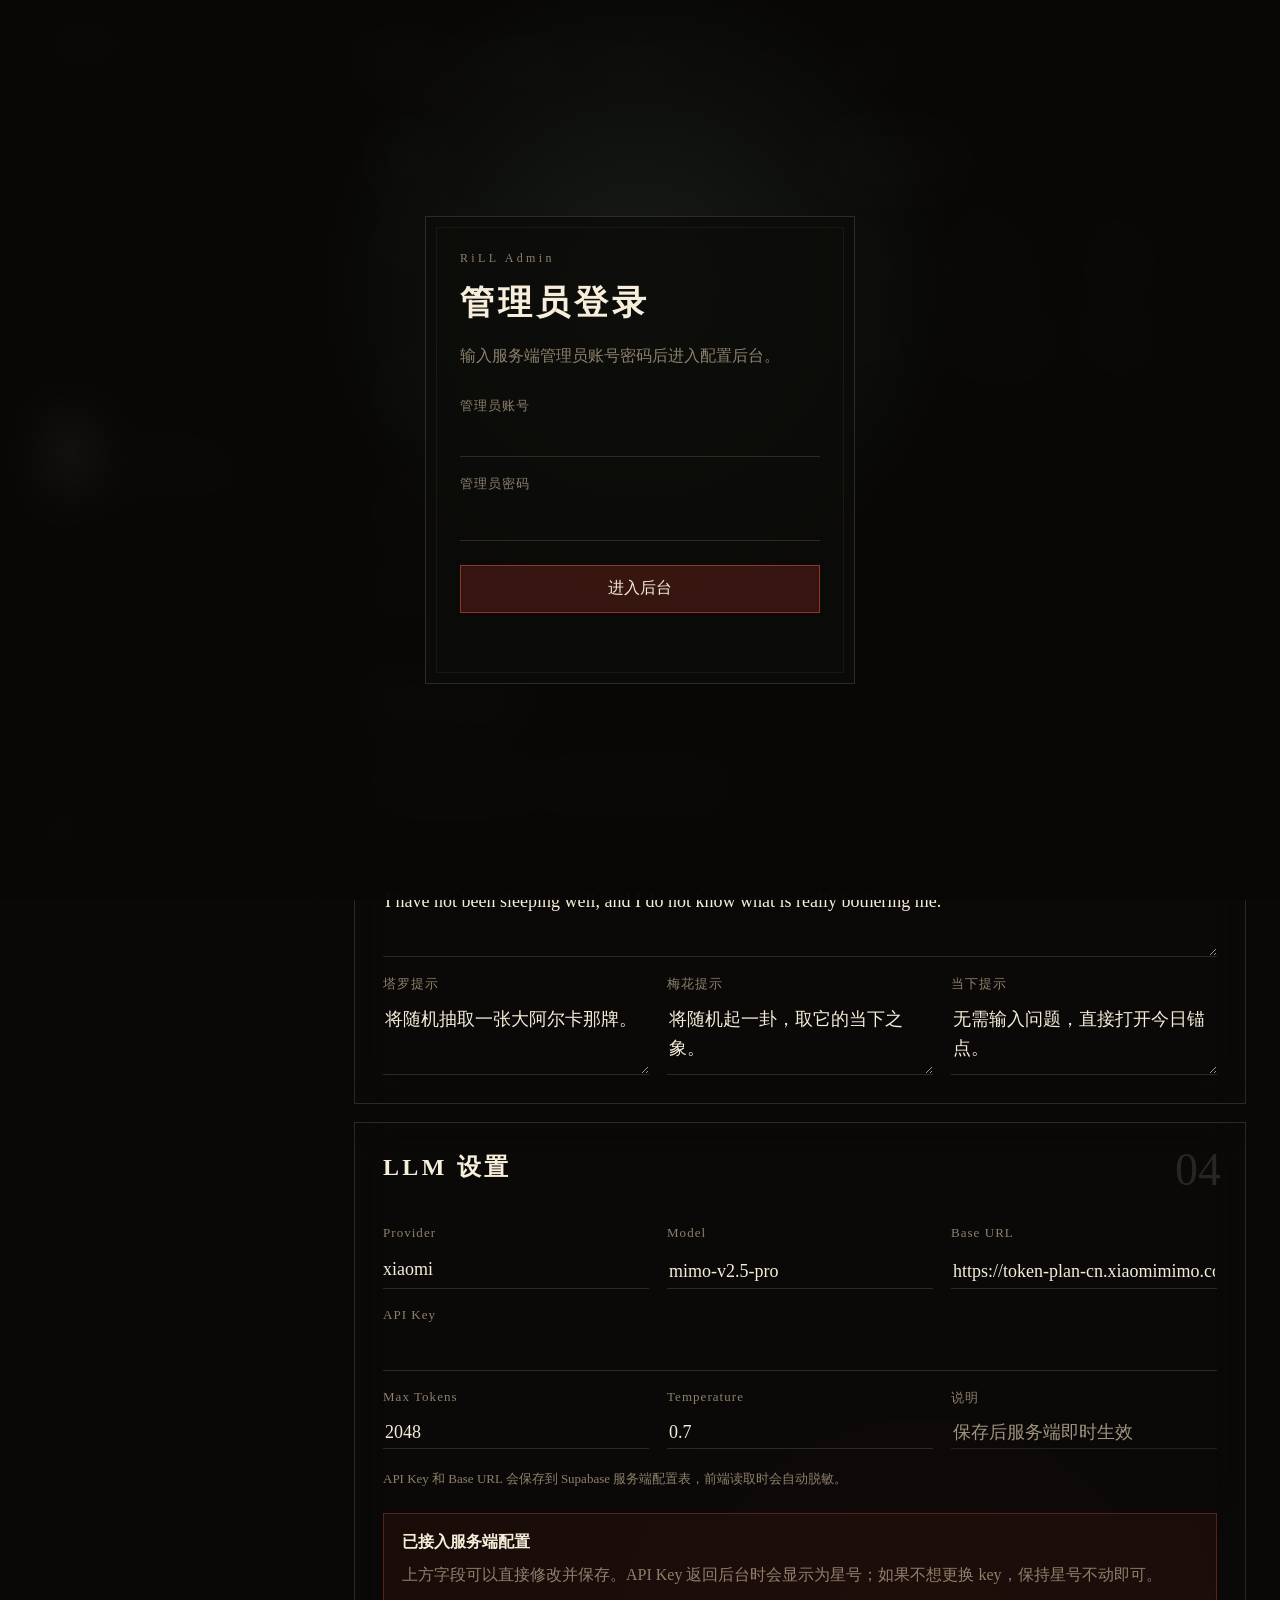
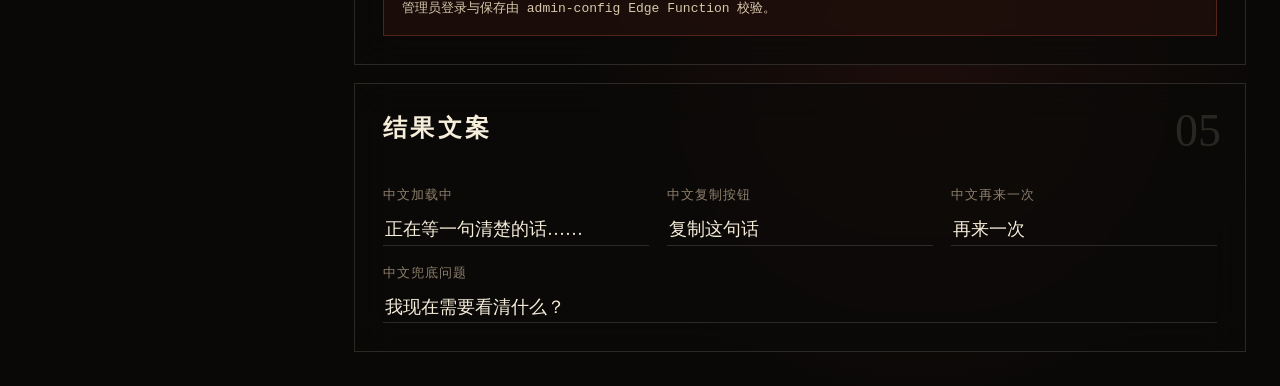
==== admin.html @ 15fc2f90 "初始化 AskAura 独立项目" ====
<!doctype html>
<html lang="zh">
  <head>
    <meta charset="UTF-8" />
    <meta name="viewport" content="width=device-width, initial-scale=1.0" />
    <title>此镜后台</title>
    <link rel="stylesheet" href="./admin-styles.css" />
  </head>
  <body>
    <section class="auth-gate" id="auth-gate">
      <form class="auth-card" id="auth-form">
        <p class="eyebrow">RiLL Admin</p>
        <h1 id="auth-title">管理员登录</h1>
        <p class="auth-copy" id="auth-copy">输入管理员账号密码后进入配置后台。</p>
        <label>
          管理员账号
          <input id="auth-user" autocomplete="username" />
        </label>
        <label>
          管理员密码
          <input id="auth-pass" type="password" autocomplete="current-password" />
        </label>
        <button class="auth-submit" type="submit" id="auth-submit">进入后台</button>
        <p class="auth-error" id="auth-error"></p>
      </form>
    </section>

    <main class="admin-shell">
      <aside class="admin-rail">
        <a class="back-home" href="./index.html">← 返回此镜</a>
        <div>
          <p class="eyebrow">RiLL Admin</p>
          <h1>配置后台</h1>
          <p class="rail-copy">这里改的是本浏览器配置。保存后回到首页刷新即可看到效果。</p>
        </div>
        <div>
          <button class="logout-btn" type="button" id="logout-btn">退出登录</button>
          <div class="status" id="status">未保存</div>
        </div>
      </aside>

      <section class="admin-board">
        <form id="config-form">
          <div class="toolbar">
            <button class="primary" type="submit">保存配置</button>
            <button type="button" id="preview-btn">打开首页</button>
            <button type="button" id="export-btn">导出 JSON</button>
            <label class="import-btn">
              导入 JSON
              <input id="import-input" type="file" accept="application/json" />
            </label>
            <button class="danger" type="button" id="reset-btn">恢复默认</button>
          </div>

          <div class="grid">
            <section class="panel">
              <span class="panel-num">01</span>
              <h2>首页</h2>
              <label>
                中文主文案
                <textarea name="zh.heroCopy" rows="3"></textarea>
              </label>
              <label>
                English Hero Copy
                <textarea name="en.heroCopy" rows="3"></textarea>
              </label>
              <label>
                镜盘文字
                <input name="zh.discText" />
              </label>
              <label>
                Mirror Text
                <input name="en.discText" />
              </label>
            </section>

            <section class="panel">
              <span class="panel-num">02</span>
              <h2>模式名称</h2>
              <div class="three-cols">
                <label>
                  塔罗
                  <input name="zh.modeTarot" />
                </label>
                <label>
                  梅花
                  <input name="zh.modeMeihua" />
                </label>
                <label>
                  当下
                  <input name="zh.modeDaily" />
                </label>
              </div>
              <div class="three-cols">
                <label>
                  Tarot
                  <input name="en.modeTarot" />
                </label>
                <label>
                  Meihua
                  <input name="en.modeMeihua" />
                </label>
                <label>
                  Now
                  <input name="en.modeDaily" />
                </label>
              </div>
            </section>

            <section class="panel wide">
              <span class="panel-num">03</span>
              <h2>输入与提示</h2>
              <label>
                中文输入提示
                <textarea name="zh.questionPlaceholder" rows="2"></textarea>
              </label>
              <label>
                English Placeholder
                <textarea name="en.questionPlaceholder" rows="2"></textarea>
              </label>
              <div class="three-cols">
                <label>
                  塔罗提示
                  <textarea name="zh.modeHintTarot" rows="2"></textarea>
                </label>
                <label>
                  梅花提示
                  <textarea name="zh.modeHintMeihua" rows="2"></textarea>
                </label>
                <label>
                  当下提示
                  <textarea name="zh.modeHintDaily" rows="2"></textarea>
                </label>
              </div>
            </section>

            <section class="panel wide">
              <span class="panel-num">04</span>
              <h2>LLM 设置</h2>
              <div class="three-cols">
                <label>
                  Provider
                  <select name="llm.provider">
                    <option value="xiaomi">xiaomi</option>
                    <option value="kimi">kimi</option>
                  </select>
                </label>
                <label>
                  Model
                  <input name="llm.model" />
                </label>
                <label>
                  Base URL
                  <input name="llm.baseUrl" />
                </label>
              </div>
              <label>
                API Key
                <input name="llm.apiKey" type="password" autocomplete="new-password" />
              </label>
              <div class="three-cols">
                <label>
                  Max Tokens
                  <input name="llm.maxTokens" type="number" min="128" max="4096" step="1" />
                </label>
                <label>
                  Temperature
                  <input name="llm.temperature" type="number" min="0" max="1.5" step="0.1" />
                </label>
                <label>
                  说明
                  <input value="保存后服务端即时生效" disabled />
                </label>
              </div>
              <p class="note">API Key 和 Base URL 会保存到 Supabase 服务端配置表，前端读取时会自动脱敏。</p>
              <div class="secret-box">
                <strong>已接入服务端配置</strong>
                <p>上方字段可以直接修改并保存。API Key 返回后台时会显示为星号；如果不想更换 key，保持星号不动即可。</p>
                <code>管理员登录与保存由 admin-config Edge Function 校验。</code>
              </div>
            </section>

            <section class="panel wide">
              <span class="panel-num">05</span>
              <h2>结果文案</h2>
              <div class="three-cols">
                <label>
                  中文加载中
                  <input name="zh.loading" />
                </label>
                <label>
                  中文复制按钮
                  <input name="zh.copy" />
                </label>
                <label>
                  中文再来一次
                  <input name="zh.again" />
                </label>
              </div>
              <label>
                中文兜底问题
                <input name="zh.fallbackQuestion" />
              </label>
            </section>
          </div>
        </form>
      </section>
    </main>

    <script>
      const ADMIN_SESSION_KEY = "rill_admin_token_v1";
      const SUPABASE_URL = "https://icvegpfnpkyrebtojoca.supabase.co";
      const SUPABASE_ANON_KEY = "sb_publishable_WBw4WUZdTCIIF3MhPtRg4w_N6MjH3hg";
      const CONFIG_API_URL = SUPABASE_URL + "/functions/v1/admin-config";
      const defaults = {
        llm: {
          provider: "xiaomi",
          model: "mimo-v2.5-pro",
          baseUrl: "https://token-plan-cn.xiaomimimo.com/v1",
          apiKey: "",
          temperature: 0.7,
          maxTokens: 2048
        },
        translations: {
          zh: {
            heroCopy: "把心里的噪声，压成今晚能做的一件事。",
            discText: "照见",
            modeTarot: "塔罗",
            modeMeihua: "梅花",
            modeDaily: "当下",
            questionPlaceholder: "我最近总是睡不着，不知道真正烦的是什么。",
            modeHintTarot: "将随机抽取一张大阿尔卡那牌。",
            modeHintMeihua: "将随机起一卦，取它的当下之象。",
            modeHintDaily: "无需输入问题，直接打开今日锚点。",
            loading: "正在等一句清楚的话……",
            copy: "复制这句话",
            again: "再来一次",
            fallbackQuestion: "我现在需要看清什么？"
          },
          en: {
            heroCopy: "Turn the noise in your mind into one thing you can do tonight.",
            discText: "Mirror",
            modeTarot: "Tarot",
            modeMeihua: "Meihua",
            modeDaily: "Now",
            questionPlaceholder: "I have not been sleeping well, and I do not know what is really bothering me.",
            modeHintTarot: "One Major Arcana card will be drawn.",
            modeHintMeihua: "One trigram will be cast for this moment.",
            modeHintDaily: "No question needed. Open today's anchor.",
            loading: "Waiting for one clear sentence...",
            copy: "Copy this line",
            again: "Again",
            fallbackQuestion: "What do I need to see right now?"
          }
        }
      };

      const form = document.getElementById("config-form");
      const statusEl = document.getElementById("status");
      const authGate = document.getElementById("auth-gate");
      const authForm = document.getElementById("auth-form");
      const authTitle = document.getElementById("auth-title");
      const authCopy = document.getElementById("auth-copy");
      const authUser = document.getElementById("auth-user");
      const authPass = document.getElementById("auth-pass");
      const authSubmit = document.getElementById("auth-submit");
      const authError = document.getElementById("auth-error");

      function clone(value) {
        return JSON.parse(JSON.stringify(value));
      }

      function merge(target, source) {
        if (!source || typeof source !== "object") return target;
        Object.entries(source).forEach(([key, value]) => {
          if (value && typeof value === "object" && !Array.isArray(value)) {
            target[key] = merge(target[key] || {}, value);
          } else {
            target[key] = value;
          }
        });
        return target;
      }

      function getPath(object, path) {
        return path.split(".").reduce((acc, key) => acc?.[key], object);
      }

      function setPath(object, path, value) {
        const keys = path.split(".");
        let cursor = object;
        keys.slice(0, -1).forEach((key) => {
          cursor[key] ||= {};
          cursor = cursor[key];
        });
        cursor[keys.at(-1)] = value;
      }

      function loadConfig() {
        return clone(defaults);
      }

      function fillForm(config) {
        form.querySelectorAll("[name]").forEach((field) => {
          const path = field.name.startsWith("llm.") ? field.name : "translations." + field.name;
          field.value = getPath(config, path) ?? "";
        });
      }

      function readForm() {
        const config = { translations: {}, llm: {} };
        form.querySelectorAll("[name]").forEach((field) => {
          const path = field.name.startsWith("llm.") ? field.name : "translations." + field.name;
          const value = field.type === "number" ? Number(field.value) : field.value.trim();
          setPath(config, path, value);
        });
        return config;
      }

      async function adminRequest(action, payload = {}, token = sessionStorage.getItem(ADMIN_SESSION_KEY)) {
        const response = await fetch(CONFIG_API_URL, {
          method: "POST",
          headers: {
            "Content-Type": "application/json",
            Authorization: token ? `Bearer ${token}` : `Bearer ${SUPABASE_ANON_KEY}`,
          },
          body: JSON.stringify({ action, ...payload }),
        });
        const data = await response.json().catch(() => ({}));
        if (!response.ok) throw new Error(data.error || "Request failed");
        return data;
      }

      async function save(config) {
        const data = await adminRequest("save", { config });
        fillForm(merge(clone(defaults), data.config || config));
        statusEl.textContent = "已保存 " + new Date().toLocaleTimeString();
      }

      function renderAuthMode() {
        authTitle.textContent = "管理员登录";
        authCopy.textContent = "输入服务端管理员账号密码后进入配置后台。";
        authSubmit.textContent = "进入后台";
        authPass.autocomplete = "current-password";
      }

      function unlockAdmin(token) {
        if (token) sessionStorage.setItem(ADMIN_SESSION_KEY, token);
        authGate.hidden = true;
      }

      async function handleAuth(event) {
        event.preventDefault();
        authError.textContent = "";
        const username = authUser.value.trim();
        const password = authPass.value;
        if (!username || password.length < 6) {
          authError.textContent = "账号不能为空，密码至少 6 位。";
          return;
        }

        try {
          const data = await adminRequest("login", { username, password }, "");
          unlockAdmin(data.token);
          fillForm(merge(clone(defaults), data.config || {}));
          statusEl.textContent = "已登录";
        } catch (error) {
          authError.textContent = error.message || "账号或密码不正确。";
        }
      }

      form.addEventListener("submit", async (event) => {
        event.preventDefault();
        try {
          await save(readForm());
        } catch (error) {
          statusEl.textContent = error.message || "保存失败";
        }
      });

      document.getElementById("preview-btn").addEventListener("click", () => {
        window.open("./index.html", "_blank");
      });

      document.getElementById("export-btn").addEventListener("click", () => {
        const blob = new Blob([JSON.stringify(readForm(), null, 2)], { type: "application/json" });
        const url = URL.createObjectURL(blob);
        const link = document.createElement("a");
        link.href = url;
        link.download = "rill-config.json";
        link.click();
        URL.revokeObjectURL(url);
      });

      document.getElementById("import-input").addEventListener("change", async (event) => {
        const file = event.target.files[0];
        if (!file) return;
        const imported = JSON.parse(await file.text());
        const config = merge(clone(defaults), imported);
        fillForm(config);
        await save(config);
      });

      document.getElementById("reset-btn").addEventListener("click", async () => {
        fillForm(defaults);
        await save(defaults);
        statusEl.textContent = "已恢复默认";
      });

      document.getElementById("logout-btn").addEventListener("click", () => {
        sessionStorage.removeItem(ADMIN_SESSION_KEY);
        location.reload();
      });

      authForm.addEventListener("submit", handleAuth);
      fillForm(loadConfig());
      renderAuthMode();
      if (sessionStorage.getItem(ADMIN_SESSION_KEY)) {
        adminRequest("get")
          .then((data) => {
            unlockAdmin();
            fillForm(merge(clone(defaults), data.config || {}));
            statusEl.textContent = "已登录";
          })
          .catch(() => sessionStorage.removeItem(ADMIN_SESSION_KEY));
      }
    </script>
  </body>
</html>
---- admin-styles.css ----
:root {
  --bg: #090807;
  --panel: rgba(12, 11, 9, 0.72);
  --paper: #f6edda;
  --paper-soft: #d8c9ad;
  --paper-dim: #8e806c;
  --line: rgba(246, 237, 218, 0.14);
  --line-strong: rgba(246, 237, 218, 0.30);
  --red: #a83224;
  --red-soft: #c24c3a;
  --font-cn: "Noto Serif SC", "Source Han Serif SC", "Songti SC", serif;
  --font-en: "EB Garamond", "Times New Roman", serif;
}

* {
  box-sizing: border-box;
}

body {
  margin: 0;
  min-height: 100vh;
  color: var(--paper);
  background:
    radial-gradient(circle at 78% 18%, rgba(92, 123, 99, 0.18), transparent 24rem),
    radial-gradient(circle at 72% 84%, rgba(168, 50, 36, 0.12), transparent 22rem),
    var(--bg);
  font-family: var(--font-cn);
}

button,
input,
textarea,
select {
  font: inherit;
}

button,
.import-btn {
  cursor: pointer;
}

[hidden] {
  display: none !important;
}

.auth-gate {
  position: fixed;
  inset: 0;
  z-index: 100;
  display: grid;
  place-items: center;
  padding: 24px;
  background:
    radial-gradient(circle at 50% 32%, rgba(92, 123, 99, 0.18), transparent 20rem),
    rgba(9, 8, 7, 0.94);
  backdrop-filter: blur(22px);
}

.auth-card {
  position: relative;
  width: min(430px, 100%);
  padding: 34px;
  border: 1px solid var(--line);
  background: rgba(12, 11, 9, 0.82);
}

.auth-card::before {
  content: "";
  position: absolute;
  inset: 10px;
  border: 1px solid rgba(246, 237, 218, 0.06);
  pointer-events: none;
}

.auth-card h1 {
  writing-mode: horizontal-tb;
  font-size: 34px;
  letter-spacing: 0.12em;
}

.auth-copy {
  margin: 16px 0 26px;
  color: var(--paper-dim);
  line-height: 1.8;
}

.auth-submit {
  width: 100%;
  min-height: 48px;
  margin-top: 24px;
  color: var(--paper);
  border: 1px solid rgba(194, 76, 58, 0.62);
  background: rgba(168, 50, 36, 0.28);
}

.auth-error {
  min-height: 22px;
  margin: 14px 0 0;
  color: var(--red-soft);
}

.admin-shell {
  min-height: 100vh;
  display: grid;
  grid-template-columns: minmax(240px, 320px) minmax(0, 1fr);
}

.admin-rail {
  position: sticky;
  top: 0;
  height: 100vh;
  padding: 34px;
  display: grid;
  align-content: space-between;
  border-right: 1px solid var(--line);
  background: rgba(9, 8, 7, 0.46);
  backdrop-filter: blur(18px);
}

.back-home {
  color: var(--paper-soft);
  text-decoration: none;
}

.eyebrow {
  margin: 0 0 14px;
  color: var(--paper-dim);
  font-family: var(--font-en);
  font-size: 12px;
  letter-spacing: 0.28em;
}

h1 {
  margin: 0;
  writing-mode: vertical-rl;
  font-size: 52px;
  letter-spacing: 0.18em;
}

.rail-copy {
  max-width: 210px;
  margin: 28px 0 0;
  color: var(--paper-dim);
  line-height: 1.8;
}

.status {
  margin-top: 16px;
  color: var(--paper-dim);
  font-size: 13px;
}

.logout-btn {
  padding: 0;
  color: var(--paper-dim);
  border: 0;
  background: transparent;
}

.logout-btn:hover {
  color: var(--paper);
}

.admin-board {
  padding: 34px;
}

.toolbar {
  position: sticky;
  top: 0;
  z-index: 10;
  display: flex;
  align-items: flex-start;
  flex-wrap: wrap;
  gap: 12px;
  padding: 0 0 24px;
  background: linear-gradient(var(--bg) 70%, transparent);
}

.toolbar > button,
.toolbar > .import-btn {
  display: inline-flex;
  align-items: center;
  justify-content: center;
  height: 58px;
  min-height: 58px;
  padding: 0 18px;
  color: var(--paper);
  border: 1px solid var(--line-strong);
  background: transparent;
  line-height: 1;
  vertical-align: top;
  margin: 0;
  appearance: none;
}

.toolbar .primary {
  background: rgba(168, 50, 36, 0.28);
  border-color: rgba(194, 76, 58, 0.62);
}

.toolbar .danger {
  color: var(--paper-dim);
}

.import-btn input {
  display: none;
}

.grid {
  display: grid;
  grid-template-columns: repeat(2, minmax(0, 1fr));
  gap: 18px;
}

.panel {
  position: relative;
  padding: 28px;
  border: 1px solid var(--line);
  background: var(--panel);
  backdrop-filter: blur(20px);
}

.panel.wide {
  grid-column: 1 / -1;
}

.panel-num {
  position: absolute;
  right: 24px;
  top: 20px;
  color: rgba(246, 237, 218, 0.13);
  font-family: var(--font-en);
  font-size: 46px;
}

h2 {
  margin: 0 0 24px;
  font-size: 24px;
  letter-spacing: 0.14em;
}

label {
  display: grid;
  gap: 10px;
  margin-top: 18px;
  color: var(--paper-dim);
  font-size: 13px;
  letter-spacing: 0.08em;
}

.note {
  margin: 18px 0 0;
  color: var(--paper-dim);
  font-size: 13px;
  line-height: 1.8;
}

input,
textarea,
select {
  width: 100%;
  border: 0;
  border-bottom: 1px solid var(--line);
  border-radius: 0;
  outline: none;
  background: transparent;
  color: var(--paper);
  font-size: 18px;
  line-height: 1.6;
}

input[type="password"] {
  min-height: 38px;
  letter-spacing: 0.12em;
}

input:disabled {
  color: var(--paper-soft);
  opacity: 0.72;
}

select {
  appearance: none;
  min-height: 38px;
}

textarea {
  resize: vertical;
  min-height: 72px;
}

input:focus,
textarea:focus,
select:focus {
  border-bottom-color: var(--red-soft);
}

.secret-box {
  margin-top: 22px;
  padding: 18px;
  border: 1px solid rgba(194, 76, 58, 0.34);
  background: rgba(168, 50, 36, 0.10);
}

.secret-box strong {
  display: block;
  margin-bottom: 8px;
}

.secret-box p {
  margin: 0 0 10px;
  color: var(--paper-dim);
  line-height: 1.7;
}

.secret-box code {
  color: var(--paper-soft);
  word-break: break-word;
}

.three-cols {
  display: grid;
  grid-template-columns: repeat(3, minmax(0, 1fr));
  gap: 18px;
}

@media (max-width: 900px) {
  .admin-shell {
    grid-template-columns: 1fr;
  }

  .admin-rail {
    position: static;
    height: auto;
    gap: 28px;
  }

  h1 {
    writing-mode: horizontal-tb;
  }

  .grid,
  .three-cols {
    grid-template-columns: 1fr;
  }

  .admin-board {
    padding: 18px;
  }
}
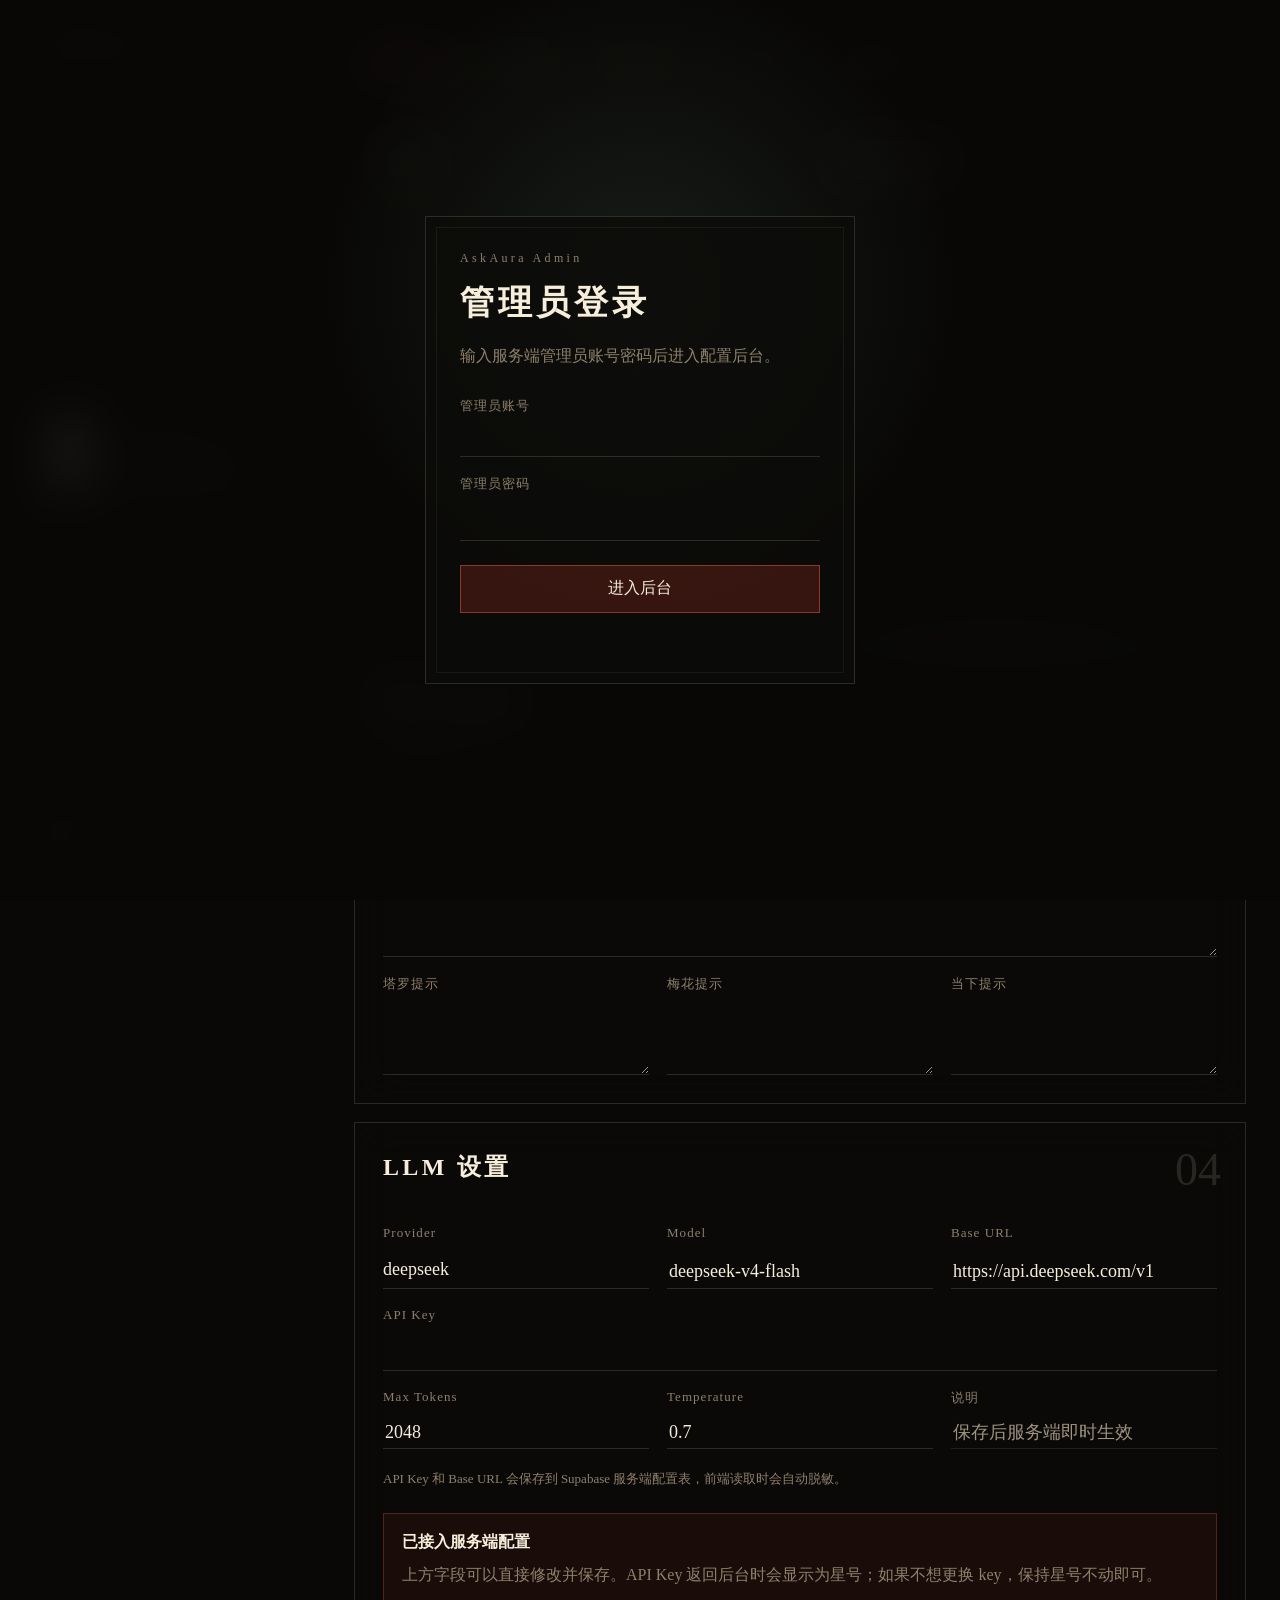
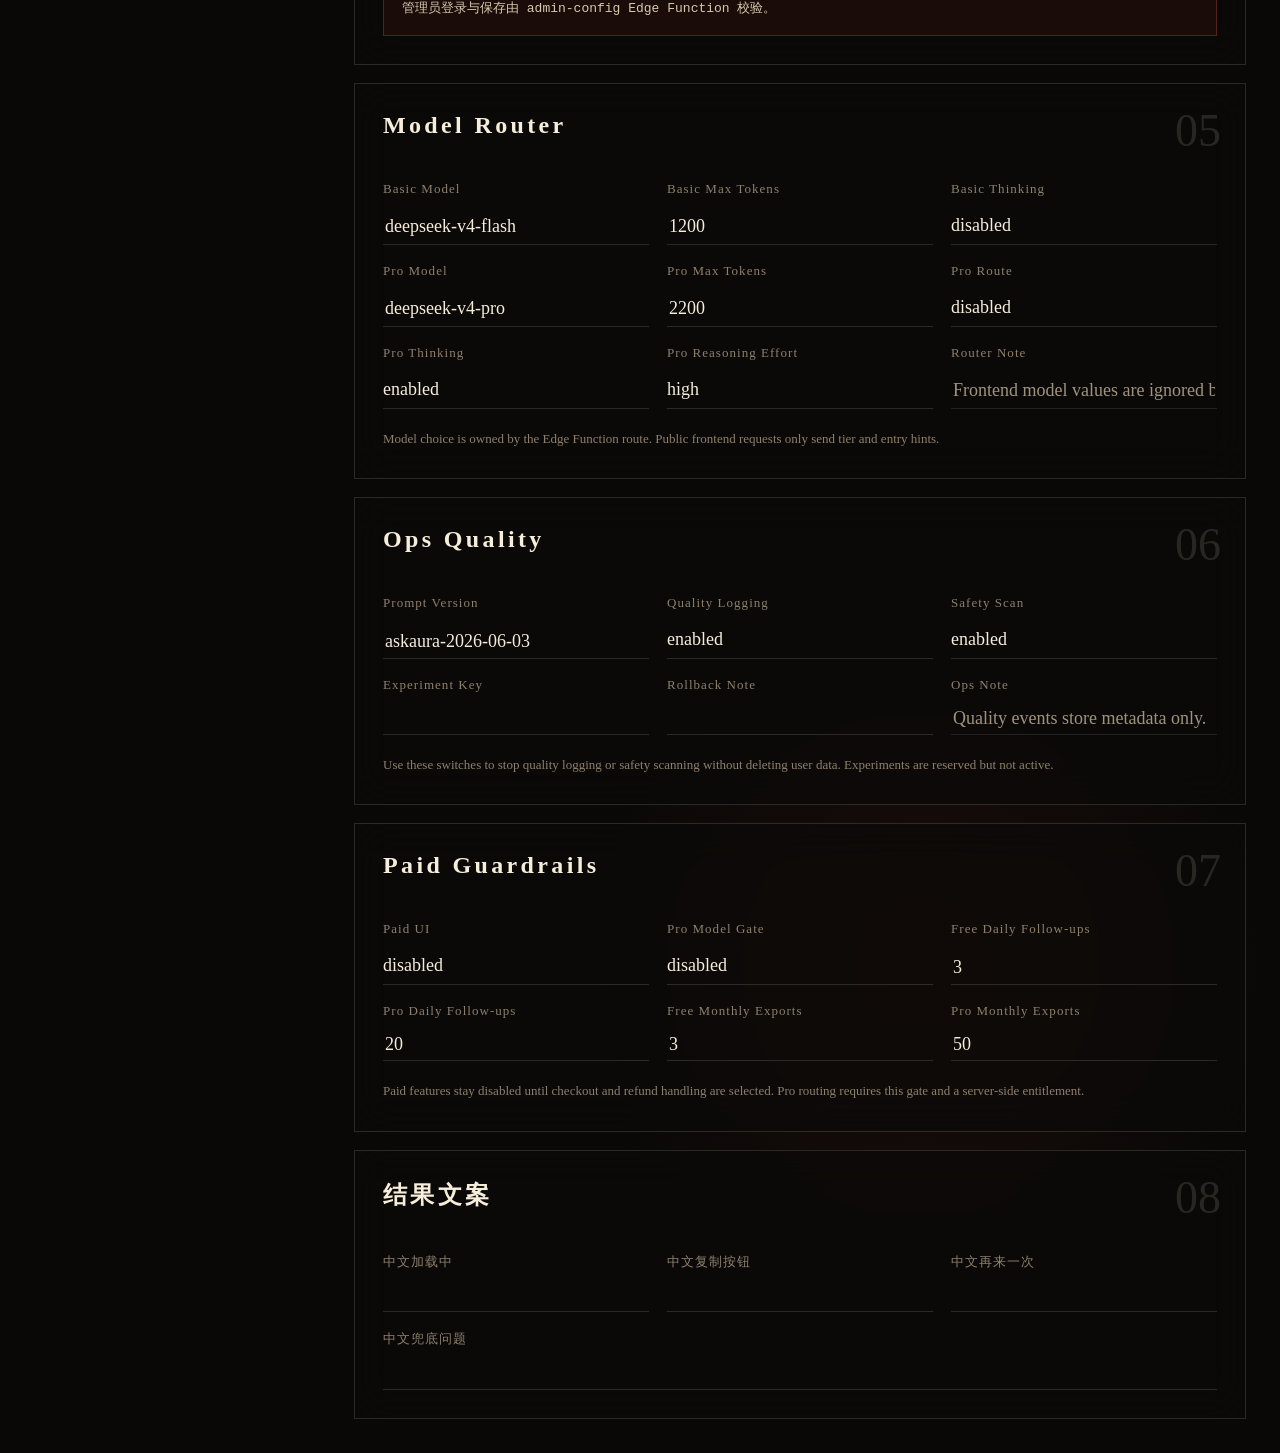
==== commit e6aec0c8: "feat: migrate AskAura beta foundation" ====
--- a/admin.html
+++ b/admin.html
@@ -3,13 +3,13 @@
   <head>
     <meta charset="UTF-8" />
     <meta name="viewport" content="width=device-width, initial-scale=1.0" />
-    <title>此镜后台</title>
+    <title>AskAura Admin</title>
     <link rel="stylesheet" href="./admin-styles.css" />
   </head>
   <body>
     <section class="auth-gate" id="auth-gate">
       <form class="auth-card" id="auth-form">
-        <p class="eyebrow">RiLL Admin</p>
+        <p class="eyebrow">AskAura Admin</p>
         <h1 id="auth-title">管理员登录</h1>
         <p class="auth-copy" id="auth-copy">输入管理员账号密码后进入配置后台。</p>
         <label>
@@ -27,9 +27,9 @@
 
     <main class="admin-shell">
       <aside class="admin-rail">
-        <a class="back-home" href="./index.html">← 返回此镜</a>
+        <a class="back-home" href="./index.html">← 返回 AskAura</a>
         <div>
-          <p class="eyebrow">RiLL Admin</p>
+          <p class="eyebrow">AskAura Admin</p>
           <h1>配置后台</h1>
           <p class="rail-copy">这里改的是本浏览器配置。保存后回到首页刷新即可看到效果。</p>
         </div>
@@ -141,6 +141,7 @@
                 <label>
                   Provider
                   <select name="llm.provider">
+                    <option value="deepseek">deepseek</option>
                     <option value="xiaomi">xiaomi</option>
                     <option value="kimi">kimi</option>
                   </select>
@@ -182,6 +183,146 @@
 
             <section class="panel wide">
               <span class="panel-num">05</span>
+              <h2>Model Router</h2>
+              <div class="three-cols">
+                <label>
+                  Basic Model
+                  <input name="models.basic.model" />
+                </label>
+                <label>
+                  Basic Max Tokens
+                  <input name="models.basic.maxTokens" type="number" min="256" max="1800" step="1" />
+                </label>
+                <label>
+                  Basic Thinking
+                  <select name="models.basic.thinking">
+                    <option value="false">disabled</option>
+                    <option value="true">enabled</option>
+                  </select>
+                </label>
+              </div>
+              <div class="three-cols">
+                <label>
+                  Pro Model
+                  <input name="models.pro.model" />
+                </label>
+                <label>
+                  Pro Max Tokens
+                  <input name="models.pro.maxTokens" type="number" min="256" max="3072" step="1" />
+                </label>
+                <label>
+                  Pro Route
+                  <select name="models.pro.enabled">
+                    <option value="false">disabled</option>
+                    <option value="true">enabled</option>
+                  </select>
+                </label>
+              </div>
+              <div class="three-cols">
+                <label>
+                  Pro Thinking
+                  <select name="models.pro.thinking">
+                    <option value="true">enabled</option>
+                    <option value="false">disabled</option>
+                  </select>
+                </label>
+                <label>
+                  Pro Reasoning Effort
+                  <select name="models.pro.reasoningEffort">
+                    <option value="high">high</option>
+                    <option value="max">max</option>
+                  </select>
+                </label>
+                <label>
+                  Router Note
+                  <input value="Frontend model values are ignored by reading." disabled />
+                </label>
+              </div>
+              <p class="note">Model choice is owned by the Edge Function route. Public frontend requests only send tier and entry hints.</p>
+            </section>
+
+            <section class="panel wide">
+              <span class="panel-num">06</span>
+              <h2>Ops Quality</h2>
+              <div class="three-cols">
+                <label>
+                  Prompt Version
+                  <input name="ops.promptVersion" maxlength="80" />
+                </label>
+                <label>
+                  Quality Logging
+                  <select name="ops.qualityLoggingEnabled">
+                    <option value="true">enabled</option>
+                    <option value="false">disabled</option>
+                  </select>
+                </label>
+                <label>
+                  Safety Scan
+                  <select name="ops.contentSafetyScanEnabled">
+                    <option value="true">enabled</option>
+                    <option value="false">disabled</option>
+                  </select>
+                </label>
+              </div>
+              <div class="three-cols">
+                <label>
+                  Experiment Key
+                  <input name="ops.experimentKey" maxlength="80" />
+                </label>
+                <label>
+                  Rollback Note
+                  <input name="ops.rollbackNote" maxlength="240" />
+                </label>
+                <label>
+                  Ops Note
+                  <input value="Quality events store metadata only." disabled />
+                </label>
+              </div>
+              <p class="note">Use these switches to stop quality logging or safety scanning without deleting user data. Experiments are reserved but not active.</p>
+            </section>
+
+            <section class="panel wide">
+              <span class="panel-num">07</span>
+              <h2>Paid Guardrails</h2>
+              <div class="three-cols">
+                <label>
+                  Paid UI
+                  <select name="paid.enabled">
+                    <option value="false">disabled</option>
+                    <option value="true">enabled</option>
+                  </select>
+                </label>
+                <label>
+                  Pro Model Gate
+                  <select name="paid.proModelEnabled">
+                    <option value="false">disabled</option>
+                    <option value="true">enabled</option>
+                  </select>
+                </label>
+                <label>
+                  Free Daily Follow-ups
+                  <input name="paid.freeDailyFollowups" type="number" min="0" max="20" step="1" />
+                </label>
+              </div>
+              <div class="three-cols">
+                <label>
+                  Pro Daily Follow-ups
+                  <input name="paid.proDailyFollowups" type="number" min="0" max="100" step="1" />
+                </label>
+                <label>
+                  Free Monthly Exports
+                  <input name="paid.freeMonthlyExports" type="number" min="0" max="50" step="1" />
+                </label>
+                <label>
+                  Pro Monthly Exports
+                  <input name="paid.proMonthlyExports" type="number" min="0" max="500" step="1" />
+                </label>
+              </div>
+              <p class="note">Paid features stay disabled until checkout and refund handling are selected. Pro routing requires this gate and a server-side entitlement.</p>
+            </section>
+
+            <section class="panel wide">
+              <span class="panel-num">08</span>
               <h2>结果文案</h2>
               <div class="three-cols">
                 <label>
@@ -208,18 +349,48 @@
     </main>
 
     <script>
-      const ADMIN_SESSION_KEY = "rill_admin_token_v1";
-      const SUPABASE_URL = "https://icvegpfnpkyrebtojoca.supabase.co";
-      const SUPABASE_ANON_KEY = "sb_publishable_WBw4WUZdTCIIF3MhPtRg4w_N6MjH3hg";
+      const ADMIN_SESSION_KEY = "askaura_admin_token_v1";
+      const SUPABASE_URL = "https://oeqekrlodqxjlakdjqpu.supabase.co";
+      const SUPABASE_ANON_KEY = "sb_publishable_SVgn7d5cRkkXI7Ns9WSJEQ_-xYXPLMX";
       const CONFIG_API_URL = SUPABASE_URL + "/functions/v1/admin-config";
       const defaults = {
         llm: {
-          provider: "xiaomi",
-          model: "mimo-v2.5-pro",
-          baseUrl: "https://token-plan-cn.xiaomimimo.com/v1",
+          provider: "deepseek",
+          model: "deepseek-v4-flash",
+          baseUrl: "https://api.deepseek.com/v1",
           apiKey: "",
           temperature: 0.7,
           maxTokens: 2048
+        },
+        models: {
+          basic: {
+            model: "deepseek-v4-flash",
+            maxTokens: 1200,
+            thinking: false,
+            enabled: true
+          },
+          pro: {
+            model: "deepseek-v4-pro",
+            maxTokens: 2200,
+            thinking: true,
+            reasoningEffort: "high",
+            enabled: false
+          }
+        },
+        paid: {
+          enabled: false,
+          proModelEnabled: false,
+          freeDailyFollowups: 3,
+          proDailyFollowups: 20,
+          freeMonthlyExports: 3,
+          proMonthlyExports: 50
+        },
+        ops: {
+          promptVersion: "askaura-2026-06-03",
+          qualityLoggingEnabled: true,
+          contentSafetyScanEnabled: true,
+          experimentKey: "",
+          rollbackNote: ""
         },
         translations: {
           zh: {
@@ -302,16 +473,17 @@
 
       function fillForm(config) {
         form.querySelectorAll("[name]").forEach((field) => {
-          const path = field.name.startsWith("llm.") ? field.name : "translations." + field.name;
+          const path = field.name.includes(".") ? field.name : "translations." + field.name;
           field.value = getPath(config, path) ?? "";
         });
       }
 
       function readForm() {
-        const config = { translations: {}, llm: {} };
+        const config = { translations: {}, llm: {}, models: { basic: {}, pro: {} }, paid: {}, ops: {} };
         form.querySelectorAll("[name]").forEach((field) => {
-          const path = field.name.startsWith("llm.") ? field.name : "translations." + field.name;
-          const value = field.type === "number" ? Number(field.value) : field.value.trim();
+          const path = field.name.includes(".") ? field.name : "translations." + field.name;
+          const rawValue = field.value.trim();
+          const value = field.type === "number" ? Number(rawValue) : rawValue === "true" ? true : rawValue === "false" ? false : rawValue;
           setPath(config, path, value);
         });
         return config;
@@ -387,7 +559,7 @@
         const url = URL.createObjectURL(blob);
         const link = document.createElement("a");
         link.href = url;
-        link.download = "rill-config.json";
+        link.download = "askaura-config.json";
         link.click();
         URL.revokeObjectURL(url);
       });
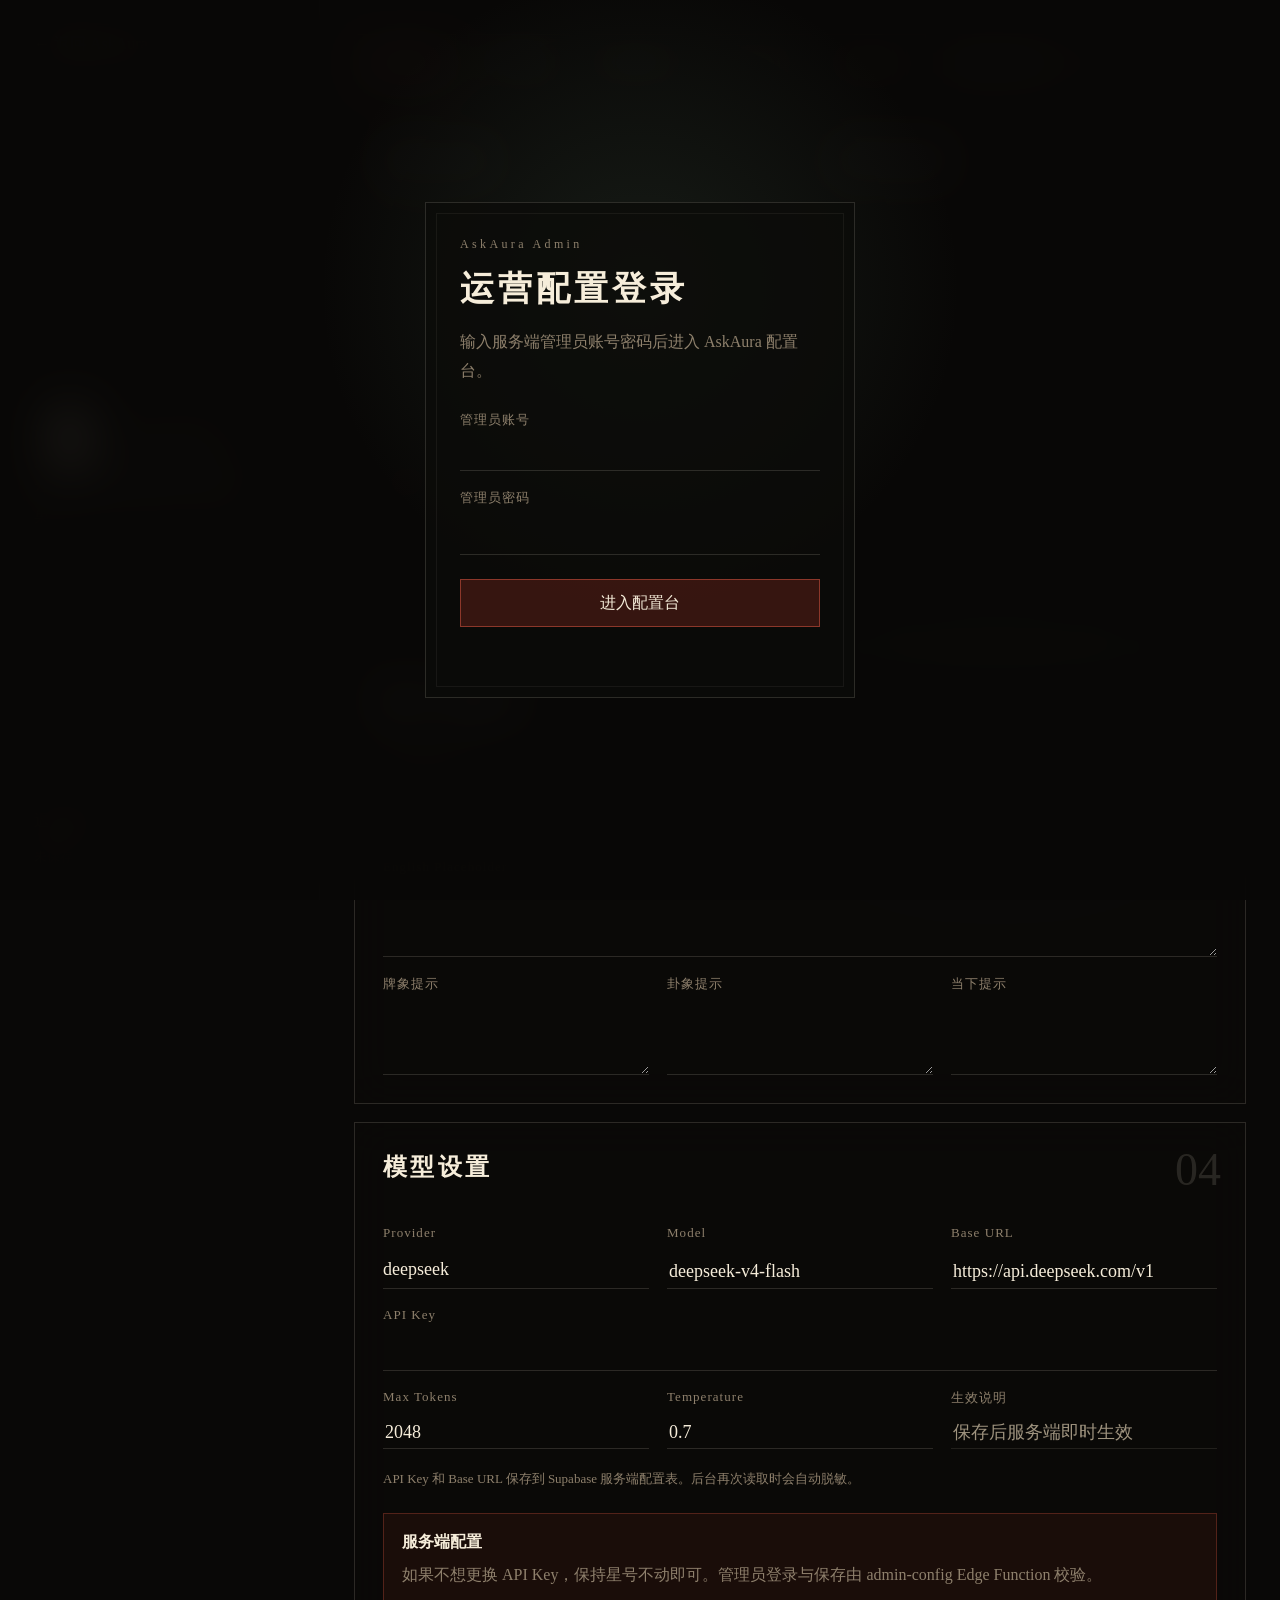
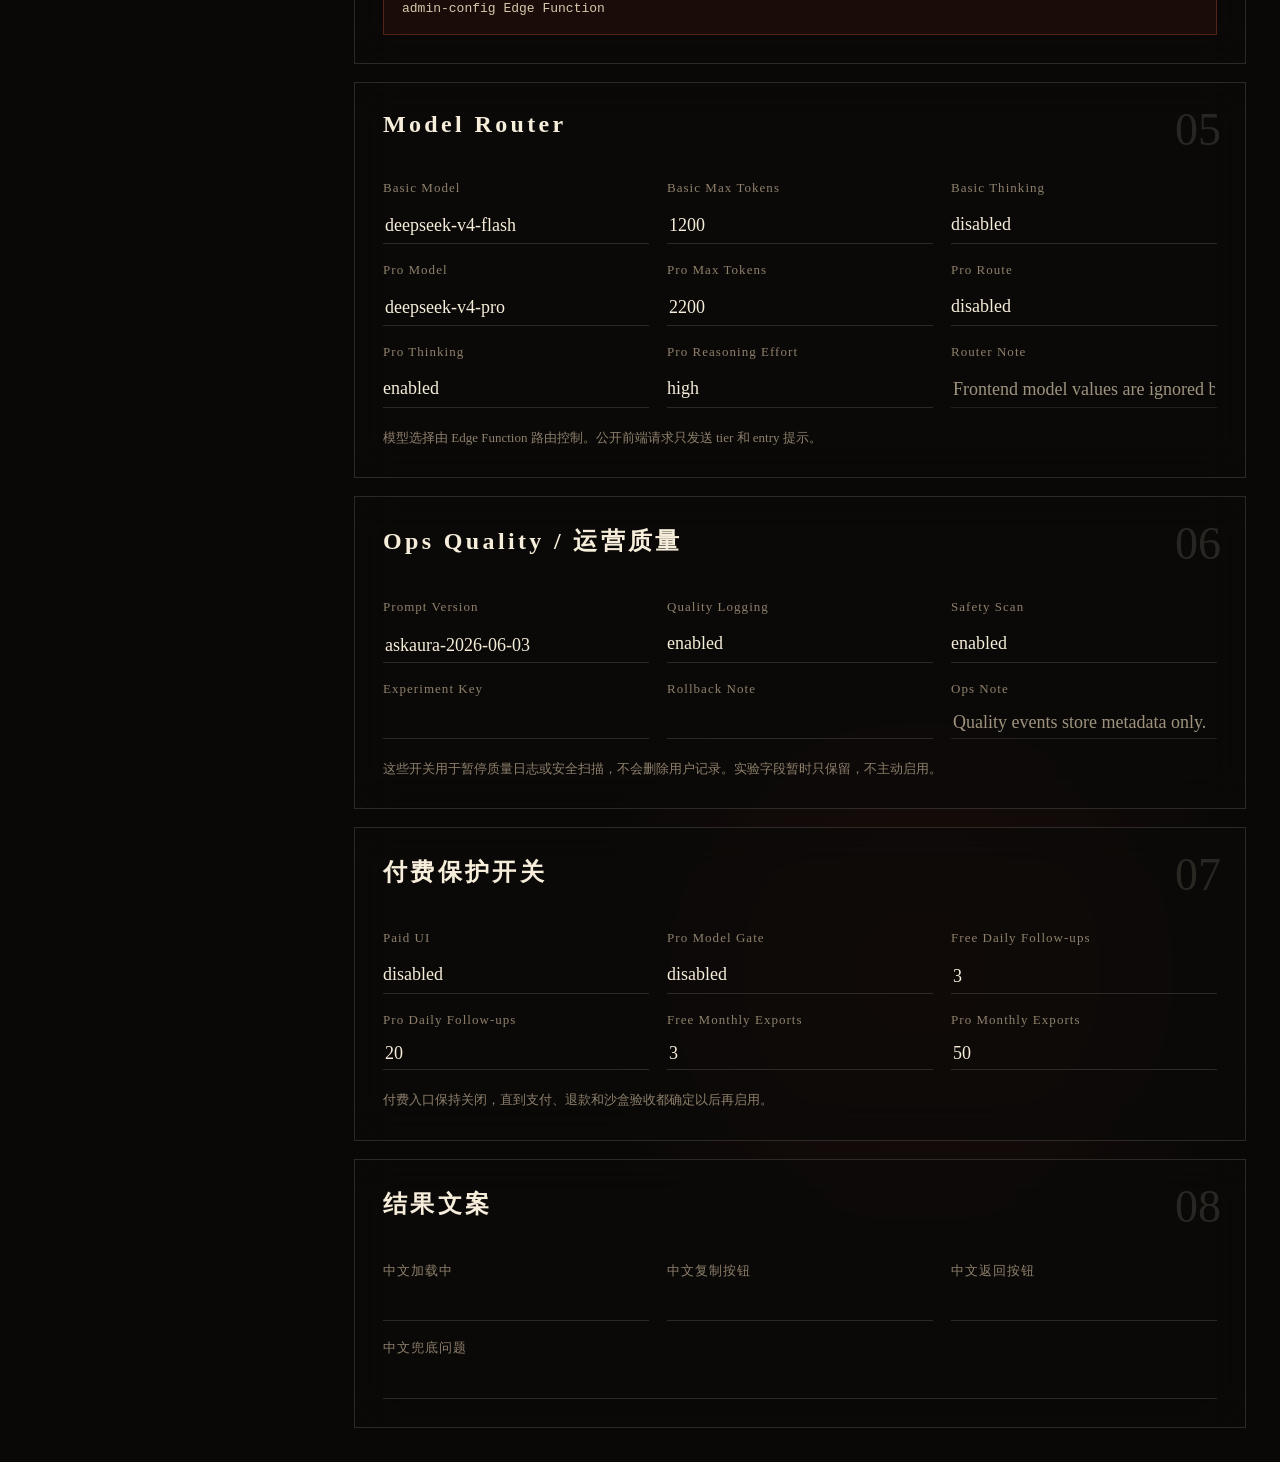
==== commit 28a3ef2c: "feat: complete AskAura product flow polish" ====
--- a/admin.html
+++ b/admin.html
@@ -5,13 +5,17 @@
     <meta name="viewport" content="width=device-width, initial-scale=1.0" />
     <title>AskAura Admin</title>
     <link rel="stylesheet" href="./admin-styles.css" />
+    <script>
+      window.ASKAURA_SUPABASE_URL = "https://oeqekrlodqxjlakdjqpu.supabase.co";
+      window.ASKAURA_SUPABASE_ANON_KEY = "sb_publishable_SVgn7d5cRkkXI7Ns9WSJEQ_-xYXPLMX";
+    </script>
   </head>
   <body>
     <section class="auth-gate" id="auth-gate">
       <form class="auth-card" id="auth-form">
         <p class="eyebrow">AskAura Admin</p>
-        <h1 id="auth-title">管理员登录</h1>
-        <p class="auth-copy" id="auth-copy">输入管理员账号密码后进入配置后台。</p>
+        <h1 id="auth-title">运营配置登录</h1>
+        <p class="auth-copy" id="auth-copy">输入服务端管理员账号密码后进入 AskAura 配置台。</p>
         <label>
           管理员账号
           <input id="auth-user" autocomplete="username" />
@@ -20,7 +24,7 @@
           管理员密码
           <input id="auth-pass" type="password" autocomplete="current-password" />
         </label>
-        <button class="auth-submit" type="submit" id="auth-submit">进入后台</button>
+        <button class="auth-submit" type="submit" id="auth-submit">进入配置台</button>
         <p class="auth-error" id="auth-error"></p>
       </form>
     </section>
@@ -30,8 +34,8 @@
         <a class="back-home" href="./index.html">← 返回 AskAura</a>
         <div>
           <p class="eyebrow">AskAura Admin</p>
-          <h1>配置后台</h1>
-          <p class="rail-copy">这里改的是本浏览器配置。保存后回到首页刷新即可看到效果。</p>
+          <h1>配置台</h1>
+          <p class="rail-copy">这里管理 AskAura 的公开文案、模型路由和运营开关。保存后回到首页刷新即可看到效果。</p>
         </div>
         <div>
           <button class="logout-btn" type="button" id="logout-btn">退出登录</button>
@@ -50,12 +54,13 @@
               <input id="import-input" type="file" accept="application/json" />
             </label>
             <button class="danger" type="button" id="reset-btn">恢复默认</button>
+            <div class="toolbar-status" id="toolbar-status">远端配置未加载</div>
           </div>
 
           <div class="grid">
             <section class="panel">
               <span class="panel-num">01</span>
-              <h2>首页</h2>
+              <h2>首页文案</h2>
               <label>
                 中文主文案
                 <textarea name="zh.heroCopy" rows="3"></textarea>
@@ -79,11 +84,11 @@
               <h2>模式名称</h2>
               <div class="three-cols">
                 <label>
-                  塔罗
+                  牌象
                   <input name="zh.modeTarot" />
                 </label>
                 <label>
-                  梅花
+                  卦象
                   <input name="zh.modeMeihua" />
                 </label>
                 <label>
@@ -93,11 +98,11 @@
               </div>
               <div class="three-cols">
                 <label>
-                  Tarot
+                  Cards
                   <input name="en.modeTarot" />
                 </label>
                 <label>
-                  Meihua
+                  Gua
                   <input name="en.modeMeihua" />
                 </label>
                 <label>
@@ -120,11 +125,11 @@
               </label>
               <div class="three-cols">
                 <label>
-                  塔罗提示
+                  牌象提示
                   <textarea name="zh.modeHintTarot" rows="2"></textarea>
                 </label>
                 <label>
-                  梅花提示
+                  卦象提示
                   <textarea name="zh.modeHintMeihua" rows="2"></textarea>
                 </label>
                 <label>
@@ -136,7 +141,7 @@
 
             <section class="panel wide">
               <span class="panel-num">04</span>
-              <h2>LLM 设置</h2>
+              <h2>模型设置</h2>
               <div class="three-cols">
                 <label>
                   Provider
@@ -169,15 +174,15 @@
                   <input name="llm.temperature" type="number" min="0" max="1.5" step="0.1" />
                 </label>
                 <label>
-                  说明
+                  生效说明
                   <input value="保存后服务端即时生效" disabled />
                 </label>
               </div>
-              <p class="note">API Key 和 Base URL 会保存到 Supabase 服务端配置表，前端读取时会自动脱敏。</p>
+              <p class="note">API Key 和 Base URL 保存到 Supabase 服务端配置表。后台再次读取时会自动脱敏。</p>
               <div class="secret-box">
-                <strong>已接入服务端配置</strong>
-                <p>上方字段可以直接修改并保存。API Key 返回后台时会显示为星号；如果不想更换 key，保持星号不动即可。</p>
-                <code>管理员登录与保存由 admin-config Edge Function 校验。</code>
+                <strong>服务端配置</strong>
+                <p>如果不想更换 API Key，保持星号不动即可。管理员登录与保存由 admin-config Edge Function 校验。</p>
+                <code>admin-config Edge Function</code>
               </div>
             </section>
 
@@ -238,12 +243,12 @@
                   <input value="Frontend model values are ignored by reading." disabled />
                 </label>
               </div>
-              <p class="note">Model choice is owned by the Edge Function route. Public frontend requests only send tier and entry hints.</p>
+              <p class="note">模型选择由 Edge Function 路由控制。公开前端请求只发送 tier 和 entry 提示。</p>
             </section>
 
             <section class="panel wide">
               <span class="panel-num">06</span>
-              <h2>Ops Quality</h2>
+              <h2>Ops Quality / 运营质量</h2>
               <div class="three-cols">
                 <label>
                   Prompt Version
@@ -278,12 +283,12 @@
                   <input value="Quality events store metadata only." disabled />
                 </label>
               </div>
-              <p class="note">Use these switches to stop quality logging or safety scanning without deleting user data. Experiments are reserved but not active.</p>
+              <p class="note">这些开关用于暂停质量日志或安全扫描，不会删除用户记录。实验字段暂时只保留，不主动启用。</p>
             </section>
 
             <section class="panel wide">
               <span class="panel-num">07</span>
-              <h2>Paid Guardrails</h2>
+              <h2>付费保护开关</h2>
               <div class="three-cols">
                 <label>
                   Paid UI
@@ -318,7 +323,7 @@
                   <input name="paid.proMonthlyExports" type="number" min="0" max="500" step="1" />
                 </label>
               </div>
-              <p class="note">Paid features stay disabled until checkout and refund handling are selected. Pro routing requires this gate and a server-side entitlement.</p>
+              <p class="note">付费入口保持关闭，直到支付、退款和沙盒验收都确定以后再启用。</p>
             </section>
 
             <section class="panel wide">
@@ -334,7 +339,7 @@
                   <input name="zh.copy" />
                 </label>
                 <label>
-                  中文再来一次
+                  中文返回按钮
                   <input name="zh.again" />
                 </label>
               </div>
@@ -348,10 +353,13 @@
       </section>
     </main>
 
-    <script>
+    <script type="module">
+      import { getAskAuraConfig } from "./assets/app/config.js";
+
       const ADMIN_SESSION_KEY = "askaura_admin_token_v1";
-      const SUPABASE_URL = "https://oeqekrlodqxjlakdjqpu.supabase.co";
-      const SUPABASE_ANON_KEY = "sb_publishable_SVgn7d5cRkkXI7Ns9WSJEQ_-xYXPLMX";
+      const publicConfig = getAskAuraConfig(window);
+      const SUPABASE_URL = publicConfig.supabaseUrl;
+      const SUPABASE_ANON_KEY = publicConfig.anonKey;
       const CONFIG_API_URL = SUPABASE_URL + "/functions/v1/admin-config";
       const defaults = {
         llm: {
@@ -394,33 +402,33 @@
         },
         translations: {
           zh: {
-            heroCopy: "把心里的噪声，压成今晚能做的一件事。",
+            heroCopy: "把心里的噪音，压成今天能做的一件事。",
             discText: "照见",
-            modeTarot: "塔罗",
-            modeMeihua: "梅花",
+            modeTarot: "牌象",
+            modeMeihua: "卦象",
             modeDaily: "当下",
             questionPlaceholder: "我最近总是睡不着，不知道真正烦的是什么。",
-            modeHintTarot: "将随机抽取一张大阿尔卡那牌。",
-            modeHintMeihua: "将随机起一卦，取它的当下之象。",
+            modeHintTarot: "适合关系、情绪与选择题。",
+            modeHintMeihua: "观察趋势、时机与推进方式。",
             modeHintDaily: "无需输入问题，直接打开今日锚点。",
-            loading: "正在等一句清楚的话……",
-            copy: "复制这句话",
-            again: "再来一次",
+            loading: "正在整理本次线索…",
+            copy: "复制行动句",
+            again: "回到问题",
             fallbackQuestion: "我现在需要看清什么？"
           },
           en: {
             heroCopy: "Turn the noise in your mind into one thing you can do tonight.",
             discText: "Mirror",
-            modeTarot: "Tarot",
-            modeMeihua: "Meihua",
+            modeTarot: "Cards",
+            modeMeihua: "Gua",
             modeDaily: "Now",
             questionPlaceholder: "I have not been sleeping well, and I do not know what is really bothering me.",
-            modeHintTarot: "One Major Arcana card will be drawn.",
-            modeHintMeihua: "One trigram will be cast for this moment.",
+            modeHintTarot: "Good for relationships, emotions, and choices.",
+            modeHintMeihua: "Observe timing, momentum, and the way forward.",
             modeHintDaily: "No question needed. Open today's anchor.",
-            loading: "Waiting for one clear sentence...",
-            copy: "Copy this line",
-            again: "Again",
+            loading: "Structuring this reading...",
+            copy: "Copy action",
+            again: "Back to question",
             fallbackQuestion: "What do I need to see right now?"
           }
         }
@@ -428,6 +436,7 @@
 
       const form = document.getElementById("config-form");
       const statusEl = document.getElementById("status");
+      const toolbarStatus = document.getElementById("toolbar-status");
       const authGate = document.getElementById("auth-gate");
       const authForm = document.getElementById("auth-form");
       const authTitle = document.getElementById("auth-title");
@@ -506,13 +515,15 @@
       async function save(config) {
         const data = await adminRequest("save", { config });
         fillForm(merge(clone(defaults), data.config || config));
-        statusEl.textContent = "已保存 " + new Date().toLocaleTimeString();
+        const savedAt = new Date().toLocaleTimeString();
+        statusEl.textContent = "已保存 " + savedAt;
+        toolbarStatus.textContent = "已保存到远端配置 " + savedAt;
       }
 
       function renderAuthMode() {
-        authTitle.textContent = "管理员登录";
-        authCopy.textContent = "输入服务端管理员账号密码后进入配置后台。";
-        authSubmit.textContent = "进入后台";
+        authTitle.textContent = "运营配置登录";
+        authCopy.textContent = "输入服务端管理员账号密码后进入 AskAura 配置台。";
+        authSubmit.textContent = "进入配置台";
         authPass.autocomplete = "current-password";
       }
 
@@ -536,6 +547,7 @@
           unlockAdmin(data.token);
           fillForm(merge(clone(defaults), data.config || {}));
           statusEl.textContent = "已登录";
+          toolbarStatus.textContent = "远端配置已加载，修改后需要点击保存配置";
         } catch (error) {
           authError.textContent = error.message || "账号或密码不正确。";
         }
@@ -567,13 +579,22 @@
       document.getElementById("import-input").addEventListener("change", async (event) => {
         const file = event.target.files[0];
         if (!file) return;
-        const imported = JSON.parse(await file.text());
-        const config = merge(clone(defaults), imported);
-        fillForm(config);
-        await save(config);
+        try {
+          const imported = JSON.parse(await file.text());
+          const config = merge(clone(defaults), imported);
+          fillForm(config);
+          statusEl.textContent = "已导入，尚未保存";
+          toolbarStatus.textContent = "导入内容已填入表单，确认后点击保存配置";
+        } catch (error) {
+          statusEl.textContent = "导入失败";
+          toolbarStatus.textContent = error.message || "JSON 格式不正确";
+        } finally {
+          event.target.value = "";
+        }
       });
 
       document.getElementById("reset-btn").addEventListener("click", async () => {
+        if (!confirm("恢复默认会覆盖当前远端配置。确定继续？")) return;
         fillForm(defaults);
         await save(defaults);
         statusEl.textContent = "已恢复默认";
@@ -593,6 +614,7 @@
             unlockAdmin();
             fillForm(merge(clone(defaults), data.config || {}));
             statusEl.textContent = "已登录";
+            toolbarStatus.textContent = "远端配置已加载，修改后需要点击保存配置";
           })
           .catch(() => sessionStorage.removeItem(ADMIN_SESSION_KEY));
       }
--- a/admin-styles.css
+++ b/admin-styles.css
@@ -203,6 +203,19 @@
   color: var(--paper-dim);
 }
 
+.toolbar-status {
+  flex: 1 1 260px;
+  min-height: 58px;
+  padding: 10px 14px;
+  display: grid;
+  align-items: center;
+  color: var(--paper-dim);
+  border: 1px solid rgba(246, 237, 218, 0.10);
+  background: rgba(246, 237, 218, 0.026);
+  font-size: 13px;
+  line-height: 1.5;
+}
+
 .import-btn input {
   display: none;
 }
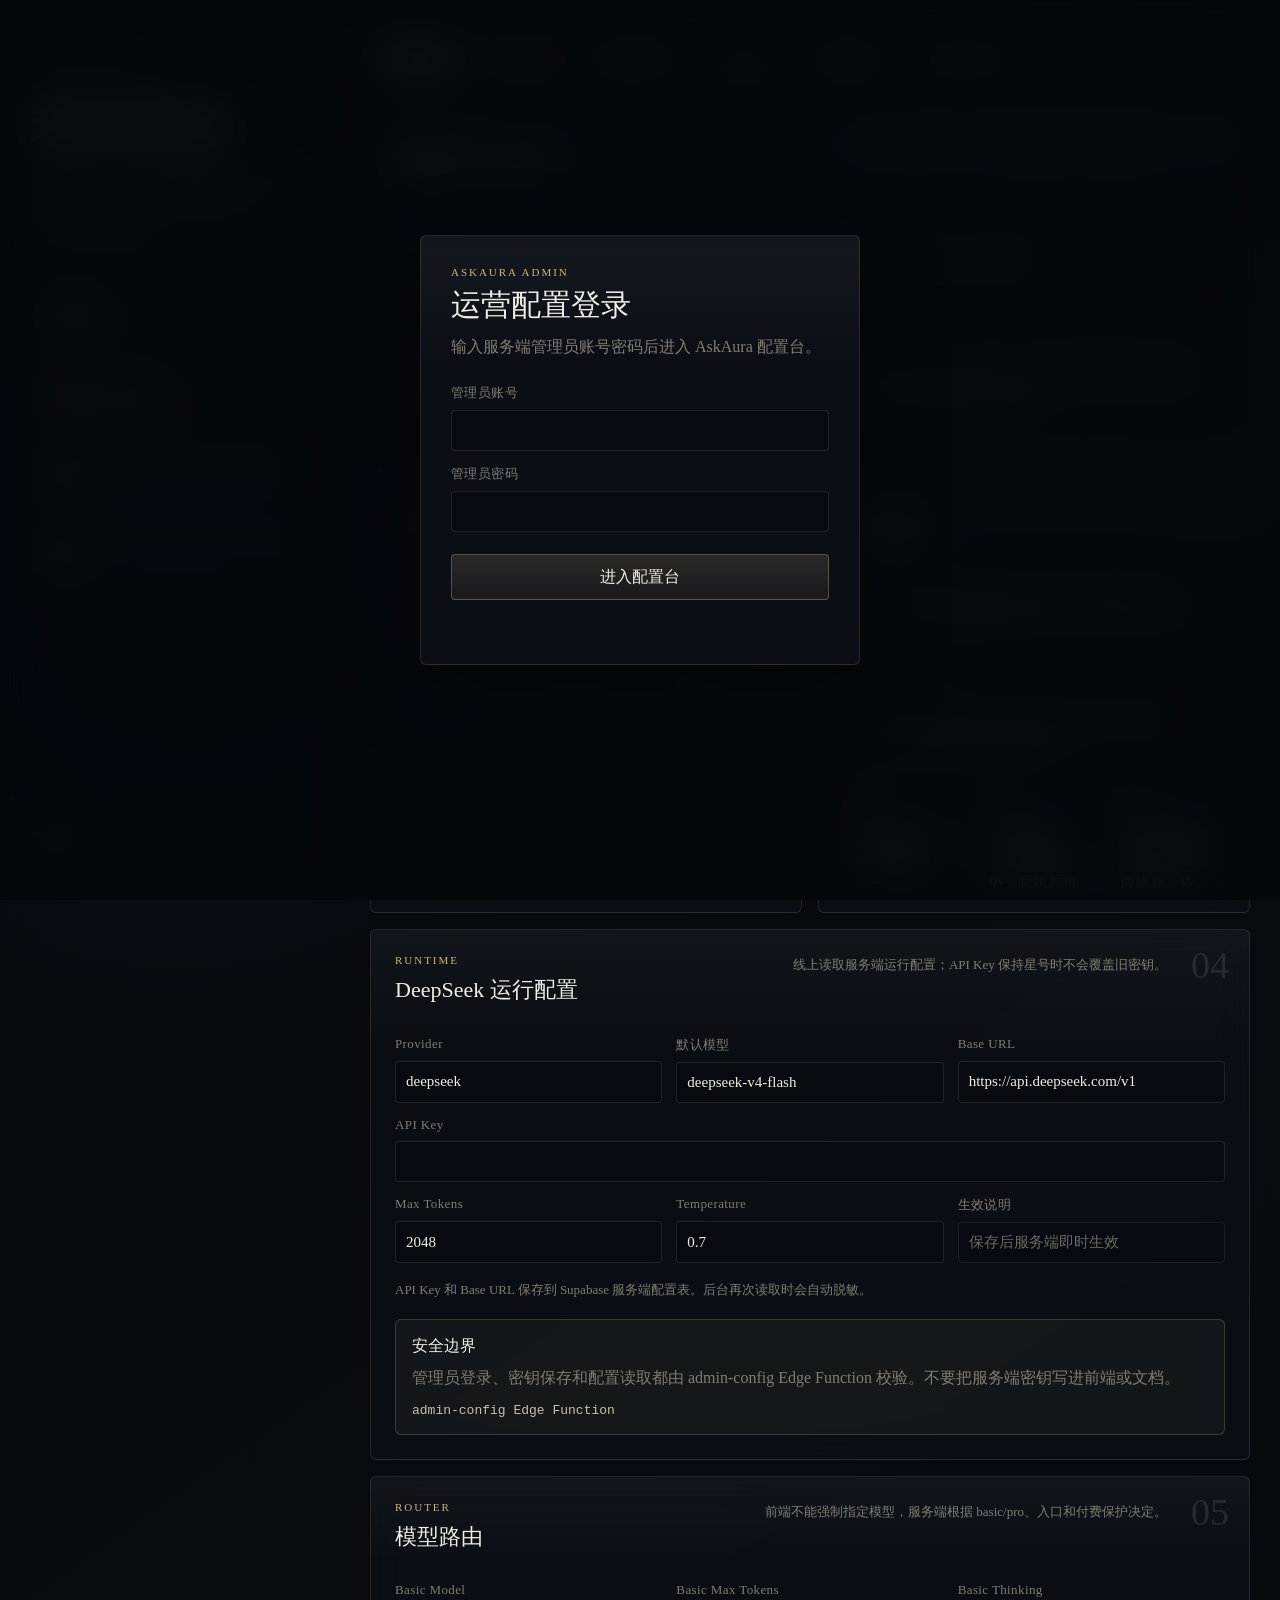
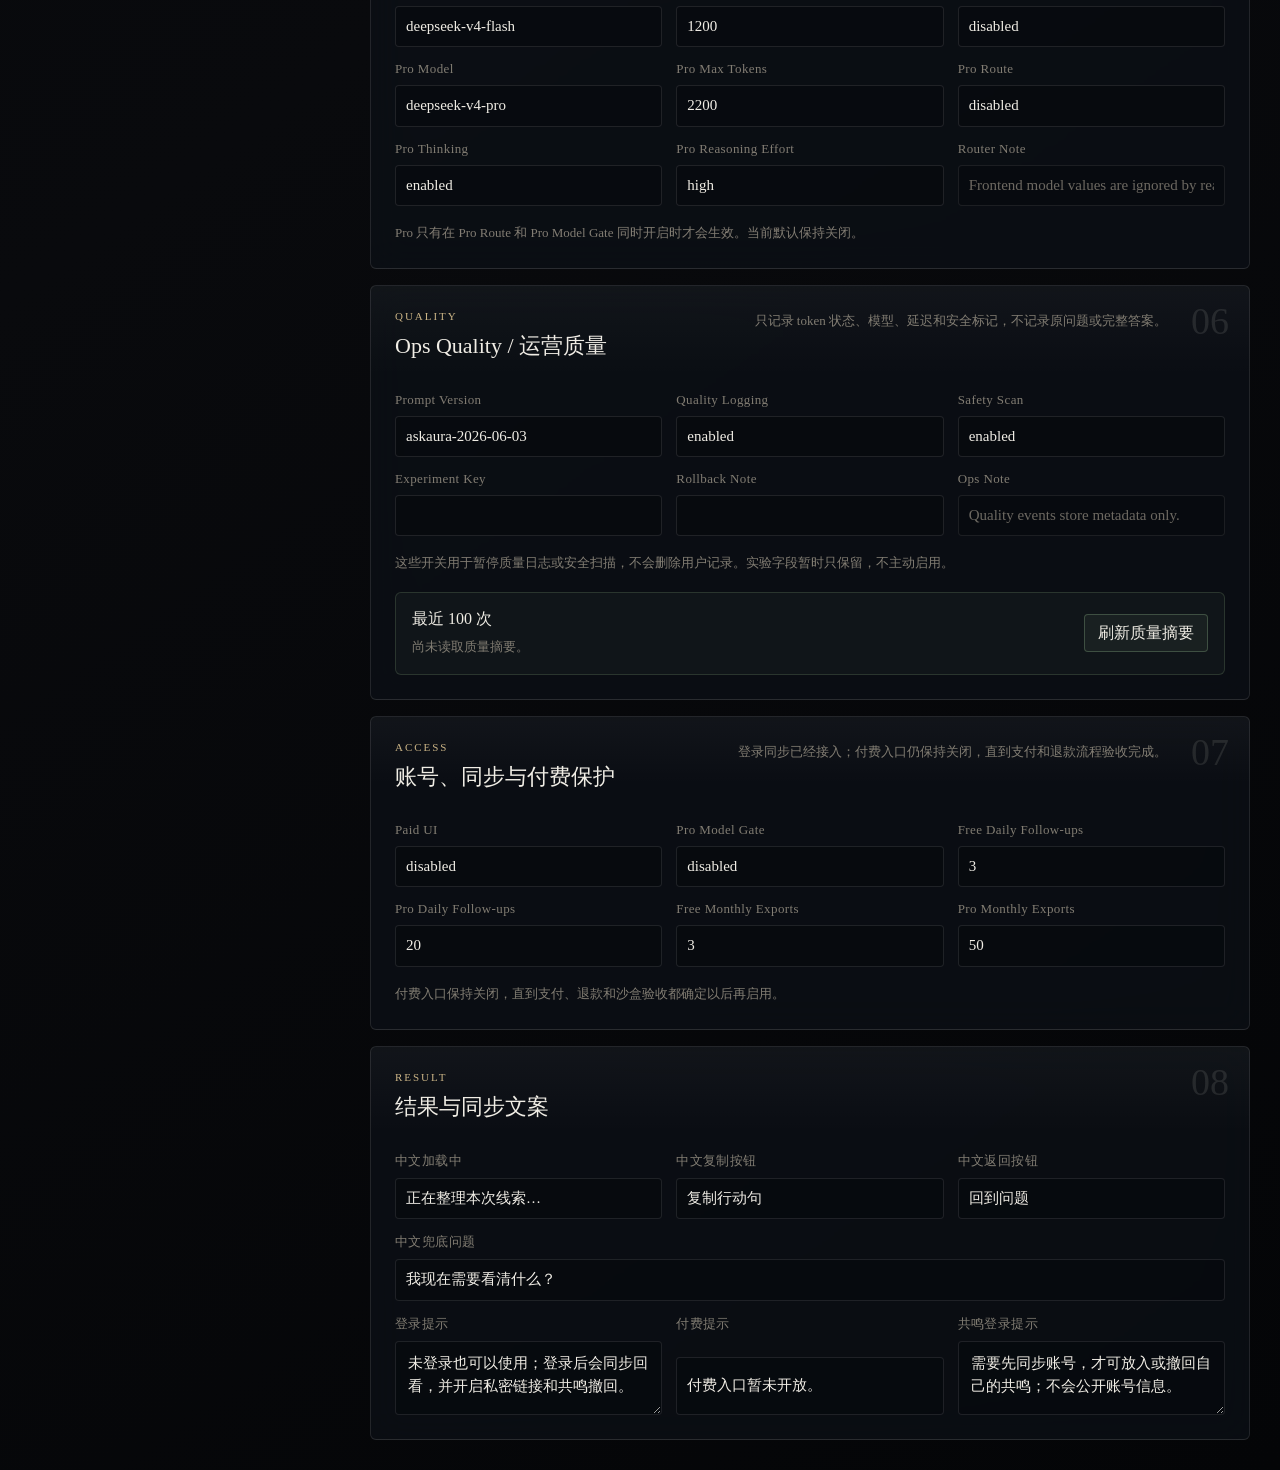
==== commit 20ed3c4d: "Update admin console and quality summary" ====
--- a/admin.html
+++ b/admin.html
@@ -31,13 +31,31 @@
 
     <main class="admin-shell">
       <aside class="admin-rail">
-        <a class="back-home" href="./index.html">← 返回 AskAura</a>
-        <div>
+        <a class="back-home" href="./index.html">返回 AskAura</a>
+        <div class="rail-heading">
           <p class="eyebrow">AskAura Admin</p>
-          <h1>配置台</h1>
-          <p class="rail-copy">这里管理 AskAura 的公开文案、模型路由和运营开关。保存后回到首页刷新即可看到效果。</p>
+          <h1>运营控制台</h1>
+          <p class="rail-copy">管理当前生产环境的模型路由、文案、账号同步、质量开关和付费保护。只保存真实在用的配置。</p>
         </div>
-        <div>
+        <div class="rail-status-grid" aria-label="当前配置摘要">
+          <div>
+            <span>Provider</span>
+            <strong id="summary-provider">DeepSeek</strong>
+          </div>
+          <div>
+            <span>Basic</span>
+            <strong id="summary-basic">deepseek-v4-flash</strong>
+          </div>
+          <div>
+            <span>Pro Route</span>
+            <strong id="summary-pro">关闭</strong>
+          </div>
+          <div>
+            <span>Quality</span>
+            <strong id="summary-quality">开启</strong>
+          </div>
+        </div>
+        <div class="rail-actions">
           <button class="logout-btn" type="button" id="logout-btn">退出登录</button>
           <div class="status" id="status">未保存</div>
         </div>
@@ -58,30 +76,45 @@
           </div>
 
           <div class="grid">
-            <section class="panel">
+            <section class="panel wide hero-panel">
               <span class="panel-num">01</span>
-              <h2>首页文案</h2>
-              <label>
-                中文主文案
-                <textarea name="zh.heroCopy" rows="3"></textarea>
-              </label>
-              <label>
-                English Hero Copy
-                <textarea name="en.heroCopy" rows="3"></textarea>
-              </label>
-              <label>
-                镜盘文字
-                <input name="zh.discText" />
-              </label>
-              <label>
-                Mirror Text
-                <input name="en.discText" />
-              </label>
+              <div class="panel-head">
+                <div>
+                  <p class="eyebrow">Public Copy</p>
+                  <h2>首页与入口文案</h2>
+                </div>
+                <p>对应当前首页第一屏，不再使用旧的“当下”配置表达。</p>
+              </div>
+              <div class="two-cols">
+                <label>
+                  中文主标题
+                  <textarea name="zh.heroCopy" rows="2"></textarea>
+                </label>
+                <label>
+                  English headline
+                  <textarea name="en.heroCopy" rows="2"></textarea>
+                </label>
+              </div>
+              <div class="two-cols">
+                <label>
+                  中文副文案
+                  <textarea name="zh.heroSubcopy" rows="2"></textarea>
+                </label>
+                <label>
+                  English subcopy
+                  <textarea name="en.heroSubcopy" rows="2"></textarea>
+                </label>
+              </div>
             </section>
 
             <section class="panel">
               <span class="panel-num">02</span>
-              <h2>模式名称</h2>
+              <div class="panel-head">
+                <div>
+                  <p class="eyebrow">Modes</p>
+                  <h2>入口名称</h2>
+                </div>
+              </div>
               <div class="three-cols">
                 <label>
                   牌象
@@ -92,8 +125,8 @@
                   <input name="zh.modeMeihua" />
                 </label>
                 <label>
-                  当下
-                  <input name="zh.modeDaily" />
+                  双象
+                  <input name="zh.modeDual" />
                 </label>
               </div>
               <div class="three-cols">
@@ -106,15 +139,20 @@
                   <input name="en.modeMeihua" />
                 </label>
                 <label>
-                  Now
-                  <input name="en.modeDaily" />
+                  Dual
+                  <input name="en.modeDual" />
                 </label>
               </div>
             </section>
 
-            <section class="panel wide">
+            <section class="panel">
               <span class="panel-num">03</span>
-              <h2>输入与提示</h2>
+              <div class="panel-head">
+                <div>
+                  <p class="eyebrow">Question</p>
+                  <h2>输入提示</h2>
+                </div>
+              </div>
               <label>
                 中文输入提示
                 <textarea name="zh.questionPlaceholder" rows="2"></textarea>
@@ -133,15 +171,21 @@
                   <textarea name="zh.modeHintMeihua" rows="2"></textarea>
                 </label>
                 <label>
-                  当下提示
-                  <textarea name="zh.modeHintDaily" rows="2"></textarea>
+                  双象提示
+                  <textarea name="zh.modeHintDual" rows="2"></textarea>
                 </label>
               </div>
             </section>
 
             <section class="panel wide">
               <span class="panel-num">04</span>
-              <h2>模型设置</h2>
+              <div class="panel-head">
+                <div>
+                  <p class="eyebrow">Runtime</p>
+                  <h2>DeepSeek 运行配置</h2>
+                </div>
+                <p>线上读取服务端运行配置；API Key 保持星号时不会覆盖旧密钥。</p>
+              </div>
               <div class="three-cols">
                 <label>
                   Provider
@@ -152,7 +196,7 @@
                   </select>
                 </label>
                 <label>
-                  Model
+                  默认模型
                   <input name="llm.model" />
                 </label>
                 <label>
@@ -180,15 +224,21 @@
               </div>
               <p class="note">API Key 和 Base URL 保存到 Supabase 服务端配置表。后台再次读取时会自动脱敏。</p>
               <div class="secret-box">
-                <strong>服务端配置</strong>
-                <p>如果不想更换 API Key，保持星号不动即可。管理员登录与保存由 admin-config Edge Function 校验。</p>
+                <strong>安全边界</strong>
+                <p>管理员登录、密钥保存和配置读取都由 admin-config Edge Function 校验。不要把服务端密钥写进前端或文档。</p>
                 <code>admin-config Edge Function</code>
               </div>
             </section>
 
             <section class="panel wide">
               <span class="panel-num">05</span>
-              <h2>Model Router</h2>
+              <div class="panel-head">
+                <div>
+                  <p class="eyebrow">Router</p>
+                  <h2>模型路由</h2>
+                </div>
+                <p>前端不能强制指定模型，服务端根据 basic/pro、入口和付费保护决定。</p>
+              </div>
               <div class="three-cols">
                 <label>
                   Basic Model
@@ -243,12 +293,18 @@
                   <input value="Frontend model values are ignored by reading." disabled />
                 </label>
               </div>
-              <p class="note">模型选择由 Edge Function 路由控制。公开前端请求只发送 tier 和 entry 提示。</p>
+              <p class="note">Pro 只有在 Pro Route 和 Pro Model Gate 同时开启时才会生效。当前默认保持关闭。</p>
             </section>
 
             <section class="panel wide">
               <span class="panel-num">06</span>
-              <h2>Ops Quality / 运营质量</h2>
+              <div class="panel-head">
+                <div>
+                  <p class="eyebrow">Quality</p>
+                  <h2>Ops Quality / 运营质量</h2>
+                </div>
+                <p>只记录 token 状态、模型、延迟和安全标记，不记录原问题或完整答案。</p>
+              </div>
               <div class="three-cols">
                 <label>
                   Prompt Version
@@ -284,11 +340,24 @@
                 </label>
               </div>
               <p class="note">这些开关用于暂停质量日志或安全扫描，不会删除用户记录。实验字段暂时只保留，不主动启用。</p>
+              <div class="quality-dashboard">
+                <div>
+                  <strong>最近 100 次</strong>
+                  <p id="quality-summary">尚未读取质量摘要。</p>
+                </div>
+                <button type="button" id="quality-refresh-btn">刷新质量摘要</button>
+              </div>
             </section>
 
             <section class="panel wide">
               <span class="panel-num">07</span>
-              <h2>付费保护开关</h2>
+              <div class="panel-head">
+                <div>
+                  <p class="eyebrow">Access</p>
+                  <h2>账号、同步与付费保护</h2>
+                </div>
+                <p>登录同步已经接入；付费入口仍保持关闭，直到支付和退款流程验收完成。</p>
+              </div>
               <div class="three-cols">
                 <label>
                   Paid UI
@@ -328,7 +397,12 @@
 
             <section class="panel wide">
               <span class="panel-num">08</span>
-              <h2>结果文案</h2>
+              <div class="panel-head">
+                <div>
+                  <p class="eyebrow">Result</p>
+                  <h2>结果与同步文案</h2>
+                </div>
+              </div>
               <div class="three-cols">
                 <label>
                   中文加载中
@@ -347,6 +421,20 @@
                 中文兜底问题
                 <input name="zh.fallbackQuestion" />
               </label>
+              <div class="three-cols">
+                <label>
+                  登录提示
+                  <textarea name="zh.authSignedOut" rows="2"></textarea>
+                </label>
+                <label>
+                  付费提示
+                  <input name="zh.planPaidClosed" />
+                </label>
+                <label>
+                  共鸣登录提示
+                  <textarea name="zh.resonanceSignin" rows="2"></textarea>
+                </label>
+              </div>
             </section>
           </div>
         </form>
@@ -402,30 +490,39 @@
         },
         translations: {
           zh: {
-            heroCopy: "把心里的噪音，压成今天能做的一件事。",
+            heroCopy: "问一件事，看两种象。",
+            heroSubcopy: "牌象整理情绪，卦象观察趋势，最后只留下今天能做的一步。",
             discText: "照见",
-            modeTarot: "牌象",
-            modeMeihua: "卦象",
-            modeDaily: "当下",
-            questionPlaceholder: "我最近总是睡不着，不知道真正烦的是什么。",
+            modeTarot: "牌象解读",
+            modeMeihua: "卦象解读",
+            modeDual: "双象报告",
+            modeDaily: "每日镜笺",
+            questionPlaceholder: "比如：我应该继续推进这段关系，还是先退一步观察？",
             modeHintTarot: "适合关系、情绪与选择题。",
-            modeHintMeihua: "观察趋势、时机与推进方式。",
-            modeHintDaily: "无需输入问题，直接打开今日锚点。",
+            modeHintMeihua: "基于梅花易数，观察趋势、时机与推进方式。",
+            modeHintDual: "同时参考牌象与卦象，整理成摘要、依据、行动和复盘。",
+            modeHintDaily: "今天只带走一件小事。",
             loading: "正在整理本次线索…",
             copy: "复制行动句",
             again: "回到问题",
-            fallbackQuestion: "我现在需要看清什么？"
+            fallbackQuestion: "我现在需要看清什么？",
+            authSignedOut: "未登录也可以使用；登录后会同步回看，并开启私密链接和共鸣撤回。",
+            planPaidClosed: "付费入口暂未开放。",
+            resonanceSignin: "需要先同步账号，才可放入或撤回自己的共鸣；不会公开账号信息。"
           },
           en: {
-            heroCopy: "Turn the noise in your mind into one thing you can do tonight.",
+            heroCopy: "Ask one thing. Read two symbols.",
+            heroSubcopy: "Card symbols clarify emotion. Gua symbols read momentum. The result ends with one next step.",
             discText: "Mirror",
-            modeTarot: "Cards",
-            modeMeihua: "Gua",
-            modeDaily: "Now",
-            questionPlaceholder: "I have not been sleeping well, and I do not know what is really bothering me.",
+            modeTarot: "Card reading",
+            modeMeihua: "Gua reading",
+            modeDual: "Dual report",
+            modeDaily: "Daily note",
+            questionPlaceholder: "For example: should I keep moving this relationship forward, or step back and observe?",
             modeHintTarot: "Good for relationships, emotions, and choices.",
-            modeHintMeihua: "Observe timing, momentum, and the way forward.",
-            modeHintDaily: "No question needed. Open today's anchor.",
+            modeHintMeihua: "Based on Meihua Yishu, for timing, momentum, and next movement.",
+            modeHintDual: "Reads card and gua signals together into summary, evidence, action, and review.",
+            modeHintDaily: "Take one small thing with you today.",
             loading: "Structuring this reading...",
             copy: "Copy action",
             again: "Back to question",
@@ -445,6 +542,8 @@
       const authPass = document.getElementById("auth-pass");
       const authSubmit = document.getElementById("auth-submit");
       const authError = document.getElementById("auth-error");
+      const qualitySummary = document.getElementById("quality-summary");
+      const qualityRefresh = document.getElementById("quality-refresh-btn");
 
       function clone(value) {
         return JSON.parse(JSON.stringify(value));
@@ -476,21 +575,39 @@
         cursor[keys.at(-1)] = value;
       }
 
+      function fieldPath(name) {
+        // Legacy contract phrase: field.name.includes(".")
+        const directConfigPath = name.includes(".") && /^(llm|models|paid|ops)\./.test(name);
+        return directConfigPath ? name : "translations." + name;
+      }
+
+      function updateConfigSummary(config) {
+        const provider = getPath(config, "llm.provider") || "deepseek";
+        const basic = getPath(config, "models.basic.model") || getPath(config, "llm.model") || "deepseek-v4-flash";
+        const proEnabled = getPath(config, "models.pro.enabled") === true && getPath(config, "paid.proModelEnabled") === true;
+        const qualityEnabled = getPath(config, "ops.qualityLoggingEnabled") !== false;
+        document.getElementById("summary-provider").textContent = provider;
+        document.getElementById("summary-basic").textContent = basic;
+        document.getElementById("summary-pro").textContent = proEnabled ? "开启" : "关闭";
+        document.getElementById("summary-quality").textContent = qualityEnabled ? "开启" : "关闭";
+      }
+
       function loadConfig() {
         return clone(defaults);
       }
 
       function fillForm(config) {
         form.querySelectorAll("[name]").forEach((field) => {
-          const path = field.name.includes(".") ? field.name : "translations." + field.name;
+          const path = fieldPath(field.name);
           field.value = getPath(config, path) ?? "";
         });
+        updateConfigSummary(config);
       }
 
       function readForm() {
         const config = { translations: {}, llm: {}, models: { basic: {}, pro: {} }, paid: {}, ops: {} };
         form.querySelectorAll("[name]").forEach((field) => {
-          const path = field.name.includes(".") ? field.name : "translations." + field.name;
+          const path = fieldPath(field.name);
           const rawValue = field.value.trim();
           const value = field.type === "number" ? Number(rawValue) : rawValue === "true" ? true : rawValue === "false" ? false : rawValue;
           setPath(config, path, value);
@@ -518,6 +635,31 @@
         const savedAt = new Date().toLocaleTimeString();
         statusEl.textContent = "已保存 " + savedAt;
         toolbarStatus.textContent = "已保存到远端配置 " + savedAt;
+      }
+
+      function countList(items) {
+        return Object.entries(items || {})
+          .sort((a, b) => b[1] - a[1])
+          .slice(0, 3)
+          .map(([key, value]) => `${key} ${value}`)
+          .join("，") || "无";
+      }
+
+      async function refreshQualitySummary() {
+        qualityRefresh.disabled = true;
+        qualitySummary.textContent = "正在读取质量摘要…";
+        try {
+          const data = await adminRequest("quality-summary");
+          const summary = data.summary || {};
+          qualitySummary.textContent =
+            `样本 ${summary.sampleSize || 0}；警告 ${summary.warnings || 0}；错误 ${summary.errors || 0}；` +
+            `token 缺失 ${summary.tokenIssues || 0}；平均延迟 ${summary.averageLatencyMs || 0}ms；` +
+            `安全标记：${countList(summary.safetyFlags)}；入口：${countList(summary.entries)}。`;
+        } catch (error) {
+          qualitySummary.textContent = error.message || "质量摘要读取失败";
+        } finally {
+          qualityRefresh.disabled = false;
+        }
       }
 
       function renderAuthMode() {
@@ -605,6 +747,7 @@
         location.reload();
       });
 
+      qualityRefresh.addEventListener("click", refreshQualitySummary);
       authForm.addEventListener("submit", handleAuth);
       fillForm(loadConfig());
       renderAuthMode();
--- a/admin-styles.css
+++ b/admin-styles.css
@@ -1,13 +1,18 @@
 :root {
-  --bg: #090807;
-  --panel: rgba(12, 11, 9, 0.72);
-  --paper: #f6edda;
-  --paper-soft: #d8c9ad;
-  --paper-dim: #8e806c;
-  --line: rgba(246, 237, 218, 0.14);
-  --line-strong: rgba(246, 237, 218, 0.30);
-  --red: #a83224;
-  --red-soft: #c24c3a;
+  --bg: #06080d;
+  --bg-raised: rgba(17, 20, 28, 0.86);
+  --bg-panel: rgba(13, 16, 23, 0.76);
+  --bg-soft: rgba(240, 237, 229, 0.035);
+  --ink: #f0ede5;
+  --soft: #c7c0b0;
+  --muted: #827d73;
+  --line: rgba(240, 237, 229, 0.105);
+  --line-strong: rgba(203, 180, 134, 0.34);
+  --accent: #cbb486;
+  --accent-soft: rgba(203, 180, 134, 0.14);
+  --danger: #c26256;
+  --success: #87a982;
+  --radius: 6px;
   --font-cn: "Noto Serif SC", "Source Han Serif SC", "Songti SC", serif;
   --font-en: "EB Garamond", "Times New Roman", serif;
 }
@@ -16,15 +21,32 @@
   box-sizing: border-box;
 }
 
+[hidden] {
+  display: none !important;
+}
+
+html,
 body {
   margin: 0;
-  min-height: 100vh;
-  color: var(--paper);
+  min-height: 100%;
+  color: var(--ink);
   background:
-    radial-gradient(circle at 78% 18%, rgba(92, 123, 99, 0.18), transparent 24rem),
-    radial-gradient(circle at 72% 84%, rgba(168, 50, 36, 0.12), transparent 22rem),
-    var(--bg);
+    radial-gradient(circle at 14% 18%, rgba(62, 129, 176, 0.12), transparent 28rem),
+    radial-gradient(circle at 86% 12%, rgba(203, 180, 134, 0.10), transparent 24rem),
+    linear-gradient(145deg, #05070b, #090a0d 48%, #040507);
   font-family: var(--font-cn);
+}
+
+body::before {
+  content: "";
+  position: fixed;
+  inset: 0;
+  pointer-events: none;
+  background-image:
+    linear-gradient(rgba(240, 237, 229, 0.028) 1px, transparent 1px),
+    linear-gradient(90deg, rgba(240, 237, 229, 0.022) 1px, transparent 1px);
+  background-size: 92px 92px;
+  opacity: 0.26;
 }
 
 button,
@@ -39,10 +61,6 @@
   cursor: pointer;
 }
 
-[hidden] {
-  display: none !important;
-}
-
 .auth-gate {
   position: fixed;
   inset: 0;
@@ -50,119 +68,168 @@
   display: grid;
   place-items: center;
   padding: 24px;
+  background: rgba(5, 7, 11, 0.88);
+  backdrop-filter: blur(22px);
+}
+
+.auth-card {
+  width: min(440px, 100%);
+  padding: 30px;
+  border: 1px solid var(--line);
+  border-radius: var(--radius);
   background:
-    radial-gradient(circle at 50% 32%, rgba(92, 123, 99, 0.18), transparent 20rem),
-    rgba(9, 8, 7, 0.94);
-  backdrop-filter: blur(22px);
-}
-
-.auth-card {
-  position: relative;
-  width: min(430px, 100%);
-  padding: 34px;
-  border: 1px solid var(--line);
-  background: rgba(12, 11, 9, 0.82);
-}
-
-.auth-card::before {
-  content: "";
-  position: absolute;
-  inset: 10px;
-  border: 1px solid rgba(246, 237, 218, 0.06);
-  pointer-events: none;
+    linear-gradient(180deg, rgba(240, 237, 229, 0.045), transparent 30%),
+    rgba(13, 16, 23, 0.92);
+  box-shadow: 0 24px 80px rgba(0, 0, 0, 0.36);
 }
 
 .auth-card h1 {
-  writing-mode: horizontal-tb;
-  font-size: 34px;
-  letter-spacing: 0.12em;
+  margin: 0;
+  font-size: 30px;
+  font-weight: 500;
+  letter-spacing: 0;
 }
 
 .auth-copy {
-  margin: 16px 0 26px;
-  color: var(--paper-dim);
-  line-height: 1.8;
+  margin: 12px 0 24px;
+  color: var(--muted);
+  line-height: 1.7;
 }
 
 .auth-submit {
   width: 100%;
-  min-height: 48px;
-  margin-top: 24px;
-  color: var(--paper);
-  border: 1px solid rgba(194, 76, 58, 0.62);
-  background: rgba(168, 50, 36, 0.28);
+  min-height: 46px;
+  margin-top: 22px;
+  color: var(--ink);
+  border: 1px solid var(--line-strong);
+  border-radius: 4px;
+  background: linear-gradient(180deg, rgba(203, 180, 134, 0.16), rgba(203, 180, 134, 0.07));
 }
 
 .auth-error {
   min-height: 22px;
-  margin: 14px 0 0;
-  color: var(--red-soft);
+  margin: 12px 0 0;
+  color: var(--danger);
 }
 
 .admin-shell {
+  position: relative;
+  z-index: 1;
   min-height: 100vh;
   display: grid;
-  grid-template-columns: minmax(240px, 320px) minmax(0, 1fr);
+  grid-template-columns: minmax(280px, 340px) minmax(0, 1fr);
 }
 
 .admin-rail {
   position: sticky;
   top: 0;
   height: 100vh;
-  padding: 34px;
-  display: grid;
-  align-content: space-between;
+  padding: 30px;
+  display: grid;
+  grid-template-rows: auto auto 1fr auto;
+  gap: 28px;
   border-right: 1px solid var(--line);
-  background: rgba(9, 8, 7, 0.46);
+  background: rgba(8, 10, 15, 0.72);
   backdrop-filter: blur(18px);
 }
 
-.back-home {
-  color: var(--paper-soft);
+.back-home,
+.logout-btn {
+  width: max-content;
+  padding: 0;
+  color: var(--muted);
+  border: 0;
+  background: transparent;
   text-decoration: none;
 }
 
+.back-home:hover,
+.logout-btn:hover {
+  color: var(--ink);
+}
+
 .eyebrow {
-  margin: 0 0 14px;
-  color: var(--paper-dim);
+  margin: 0 0 10px;
+  color: var(--accent);
+  font-family: var(--font-en);
+  font-size: 11px;
+  letter-spacing: 0.18em;
+  text-transform: uppercase;
+}
+
+h1,
+h2 {
+  margin: 0;
+  font-weight: 500;
+  letter-spacing: 0;
+}
+
+h1 {
+  max-width: 8em;
+  font-size: clamp(34px, 3.2vw, 48px);
+  line-height: 1.1;
+}
+
+h2 {
+  font-size: 22px;
+  line-height: 1.25;
+}
+
+.rail-copy {
+  margin: 16px 0 0;
+  color: var(--muted);
+  line-height: 1.75;
+}
+
+.rail-status-grid {
+  display: grid;
+  gap: 10px;
+  align-content: start;
+}
+
+.rail-status-grid div {
+  min-width: 0;
+  padding: 14px;
+  border: 1px solid var(--line);
+  border-radius: var(--radius);
+  background: var(--bg-soft);
+}
+
+.rail-status-grid span {
+  display: block;
+  margin-bottom: 7px;
+  color: var(--muted);
   font-family: var(--font-en);
   font-size: 12px;
-  letter-spacing: 0.28em;
-}
-
-h1 {
-  margin: 0;
-  writing-mode: vertical-rl;
-  font-size: 52px;
-  letter-spacing: 0.18em;
-}
-
-.rail-copy {
-  max-width: 210px;
-  margin: 28px 0 0;
-  color: var(--paper-dim);
-  line-height: 1.8;
+  letter-spacing: 0.08em;
+}
+
+.rail-status-grid strong {
+  display: block;
+  overflow-wrap: anywhere;
+  color: var(--ink);
+  font-size: 15px;
+  font-weight: 500;
+}
+
+.rail-actions {
+  display: grid;
+  gap: 12px;
+}
+
+.status,
+.toolbar-status,
+.note,
+.panel-head > p {
+  color: var(--muted);
 }
 
 .status {
-  margin-top: 16px;
-  color: var(--paper-dim);
   font-size: 13px;
 }
 
-.logout-btn {
-  padding: 0;
-  color: var(--paper-dim);
-  border: 0;
-  background: transparent;
-}
-
-.logout-btn:hover {
-  color: var(--paper);
-}
-
 .admin-board {
-  padding: 34px;
+  padding: 30px;
 }
 
 .toolbar {
@@ -170,11 +237,11 @@
   top: 0;
   z-index: 10;
   display: flex;
-  align-items: flex-start;
+  align-items: center;
   flex-wrap: wrap;
-  gap: 12px;
-  padding: 0 0 24px;
-  background: linear-gradient(var(--bg) 70%, transparent);
+  gap: 10px;
+  padding: 0 0 22px;
+  background: linear-gradient(180deg, rgba(6, 8, 13, 0.98) 72%, rgba(6, 8, 13, 0));
 }
 
 .toolbar > button,
@@ -182,38 +249,36 @@
   display: inline-flex;
   align-items: center;
   justify-content: center;
-  height: 58px;
-  min-height: 58px;
-  padding: 0 18px;
-  color: var(--paper);
-  border: 1px solid var(--line-strong);
-  background: transparent;
+  min-height: 42px;
+  padding: 0 15px;
+  color: var(--soft);
+  border: 1px solid var(--line);
+  border-radius: 4px;
+  background: rgba(240, 237, 229, 0.026);
   line-height: 1;
-  vertical-align: top;
-  margin: 0;
-  appearance: none;
 }
 
 .toolbar .primary {
-  background: rgba(168, 50, 36, 0.28);
-  border-color: rgba(194, 76, 58, 0.62);
+  color: var(--ink);
+  border-color: var(--line-strong);
+  background: var(--accent-soft);
 }
 
 .toolbar .danger {
-  color: var(--paper-dim);
+  color: var(--danger);
 }
 
 .toolbar-status {
   flex: 1 1 260px;
-  min-height: 58px;
-  padding: 10px 14px;
+  min-height: 42px;
+  padding: 9px 12px;
   display: grid;
   align-items: center;
-  color: var(--paper-dim);
-  border: 1px solid rgba(246, 237, 218, 0.10);
-  background: rgba(246, 237, 218, 0.026);
+  border: 1px solid var(--line);
+  border-radius: 4px;
+  background: rgba(240, 237, 229, 0.022);
   font-size: 13px;
-  line-height: 1.5;
+  line-height: 1.45;
 }
 
 .import-btn input {
@@ -223,15 +288,19 @@
 .grid {
   display: grid;
   grid-template-columns: repeat(2, minmax(0, 1fr));
-  gap: 18px;
+  gap: 16px;
 }
 
 .panel {
   position: relative;
-  padding: 28px;
+  min-width: 0;
+  padding: 24px;
   border: 1px solid var(--line);
-  background: var(--panel);
-  backdrop-filter: blur(20px);
+  border-radius: var(--radius);
+  background:
+    linear-gradient(180deg, rgba(240, 237, 229, 0.032), transparent 22%),
+    var(--bg-panel);
+  backdrop-filter: blur(18px);
 }
 
 .panel.wide {
@@ -240,105 +309,172 @@
 
 .panel-num {
   position: absolute;
-  right: 24px;
-  top: 20px;
-  color: rgba(246, 237, 218, 0.13);
+  right: 20px;
+  top: 16px;
+  color: rgba(240, 237, 229, 0.11);
   font-family: var(--font-en);
-  font-size: 46px;
-}
-
-h2 {
-  margin: 0 0 24px;
-  font-size: 24px;
-  letter-spacing: 0.14em;
+  font-size: 38px;
+  line-height: 1;
+}
+
+.panel-head {
+  position: relative;
+  z-index: 1;
+  min-height: 36px;
+  margin: 0 58px 18px 0;
+  display: flex;
+  gap: 18px;
+  justify-content: space-between;
+  align-items: start;
+}
+
+.panel-head > p {
+  max-width: 430px;
+  margin: 0;
+  font-size: 13px;
+  line-height: 1.65;
 }
 
 label {
   display: grid;
-  gap: 10px;
-  margin-top: 18px;
-  color: var(--paper-dim);
+  gap: 8px;
+  margin-top: 14px;
+  color: var(--muted);
   font-size: 13px;
-  letter-spacing: 0.08em;
-}
-
-.note {
-  margin: 18px 0 0;
-  color: var(--paper-dim);
-  font-size: 13px;
-  line-height: 1.8;
+  letter-spacing: 0.03em;
 }
 
 input,
 textarea,
 select {
   width: 100%;
-  border: 0;
-  border-bottom: 1px solid var(--line);
-  border-radius: 0;
+  min-width: 0;
+  border: 1px solid var(--line);
+  border-radius: 4px;
   outline: none;
-  background: transparent;
-  color: var(--paper);
-  font-size: 18px;
-  line-height: 1.6;
+  background: rgba(3, 4, 8, 0.32);
+  color: var(--ink);
+  font-size: 15px;
+  line-height: 1.55;
+}
+
+input,
+select {
+  min-height: 40px;
+  padding: 8px 10px;
+}
+
+textarea {
+  min-height: 74px;
+  padding: 10px 12px;
+  resize: vertical;
 }
 
 input[type="password"] {
-  min-height: 38px;
-  letter-spacing: 0.12em;
+  letter-spacing: 0.08em;
 }
 
 input:disabled {
-  color: var(--paper-soft);
-  opacity: 0.72;
+  color: var(--muted);
+  opacity: 0.82;
 }
 
 select {
   appearance: none;
-  min-height: 38px;
-}
-
-textarea {
-  resize: vertical;
-  min-height: 72px;
 }
 
 input:focus,
 textarea:focus,
 select:focus {
-  border-bottom-color: var(--red-soft);
+  border-color: var(--line-strong);
+  box-shadow: 0 0 0 3px rgba(203, 180, 134, 0.07);
+}
+
+.note {
+  margin: 16px 0 0;
+  font-size: 13px;
+  line-height: 1.7;
 }
 
 .secret-box {
-  margin-top: 22px;
-  padding: 18px;
-  border: 1px solid rgba(194, 76, 58, 0.34);
-  background: rgba(168, 50, 36, 0.10);
+  margin-top: 18px;
+  padding: 16px;
+  border: 1px solid rgba(203, 180, 134, 0.22);
+  border-radius: var(--radius);
+  background: rgba(203, 180, 134, 0.055);
 }
 
 .secret-box strong {
   display: block;
   margin-bottom: 8px;
+  font-weight: 500;
 }
 
 .secret-box p {
-  margin: 0 0 10px;
-  color: var(--paper-dim);
-  line-height: 1.7;
+  margin: 0 0 8px;
+  color: var(--muted);
+  line-height: 1.65;
 }
 
 .secret-box code {
-  color: var(--paper-soft);
-  word-break: break-word;
-}
-
+  color: var(--soft);
+  overflow-wrap: anywhere;
+}
+
+.quality-dashboard {
+  margin-top: 18px;
+  padding: 16px;
+  display: grid;
+  grid-template-columns: minmax(0, 1fr) auto;
+  gap: 14px;
+  align-items: center;
+  border: 1px solid rgba(135, 169, 130, 0.22);
+  border-radius: var(--radius);
+  background: rgba(135, 169, 130, 0.055);
+}
+
+.quality-dashboard strong {
+  display: block;
+  margin-bottom: 6px;
+  font-weight: 500;
+}
+
+.quality-dashboard p {
+  margin: 0;
+  color: var(--muted);
+  font-size: 13px;
+  line-height: 1.65;
+}
+
+.quality-dashboard button {
+  min-height: 38px;
+  padding: 0 13px;
+  color: var(--ink);
+  border: 1px solid rgba(135, 169, 130, 0.34);
+  border-radius: 4px;
+  background: rgba(135, 169, 130, 0.08);
+}
+
+.quality-dashboard button:disabled {
+  cursor: default;
+  opacity: 0.52;
+}
+
+.two-cols,
 .three-cols {
   display: grid;
+  gap: 14px;
+}
+
+.two-cols {
+  grid-template-columns: repeat(2, minmax(0, 1fr));
+}
+
+.three-cols {
   grid-template-columns: repeat(3, minmax(0, 1fr));
-  gap: 18px;
-}
-
-@media (max-width: 900px) {
+}
+
+@media (max-width: 1100px) {
   .admin-shell {
     grid-template-columns: 1fr;
   }
@@ -346,19 +482,52 @@
   .admin-rail {
     position: static;
     height: auto;
-    gap: 28px;
+    grid-template-columns: minmax(0, 1fr);
   }
 
   h1 {
-    writing-mode: horizontal-tb;
+    max-width: none;
+  }
+
+  .rail-status-grid {
+    grid-template-columns: repeat(2, minmax(0, 1fr));
+  }
+}
+
+@media (max-width: 760px) {
+  .admin-board,
+  .admin-rail {
+    padding: 16px;
+  }
+
+  .toolbar {
+    align-items: stretch;
+  }
+
+  .toolbar > button,
+  .toolbar > .import-btn,
+  .toolbar-status {
+    flex: 1 1 100%;
   }
 
   .grid,
-  .three-cols {
+  .two-cols,
+  .three-cols,
+  .quality-dashboard,
+  .rail-status-grid {
     grid-template-columns: 1fr;
   }
 
-  .admin-board {
+  .panel {
     padding: 18px;
   }
-}
+
+  .panel-head {
+    margin-right: 44px;
+    display: block;
+  }
+
+  .panel-head > p {
+    margin-top: 10px;
+  }
+}
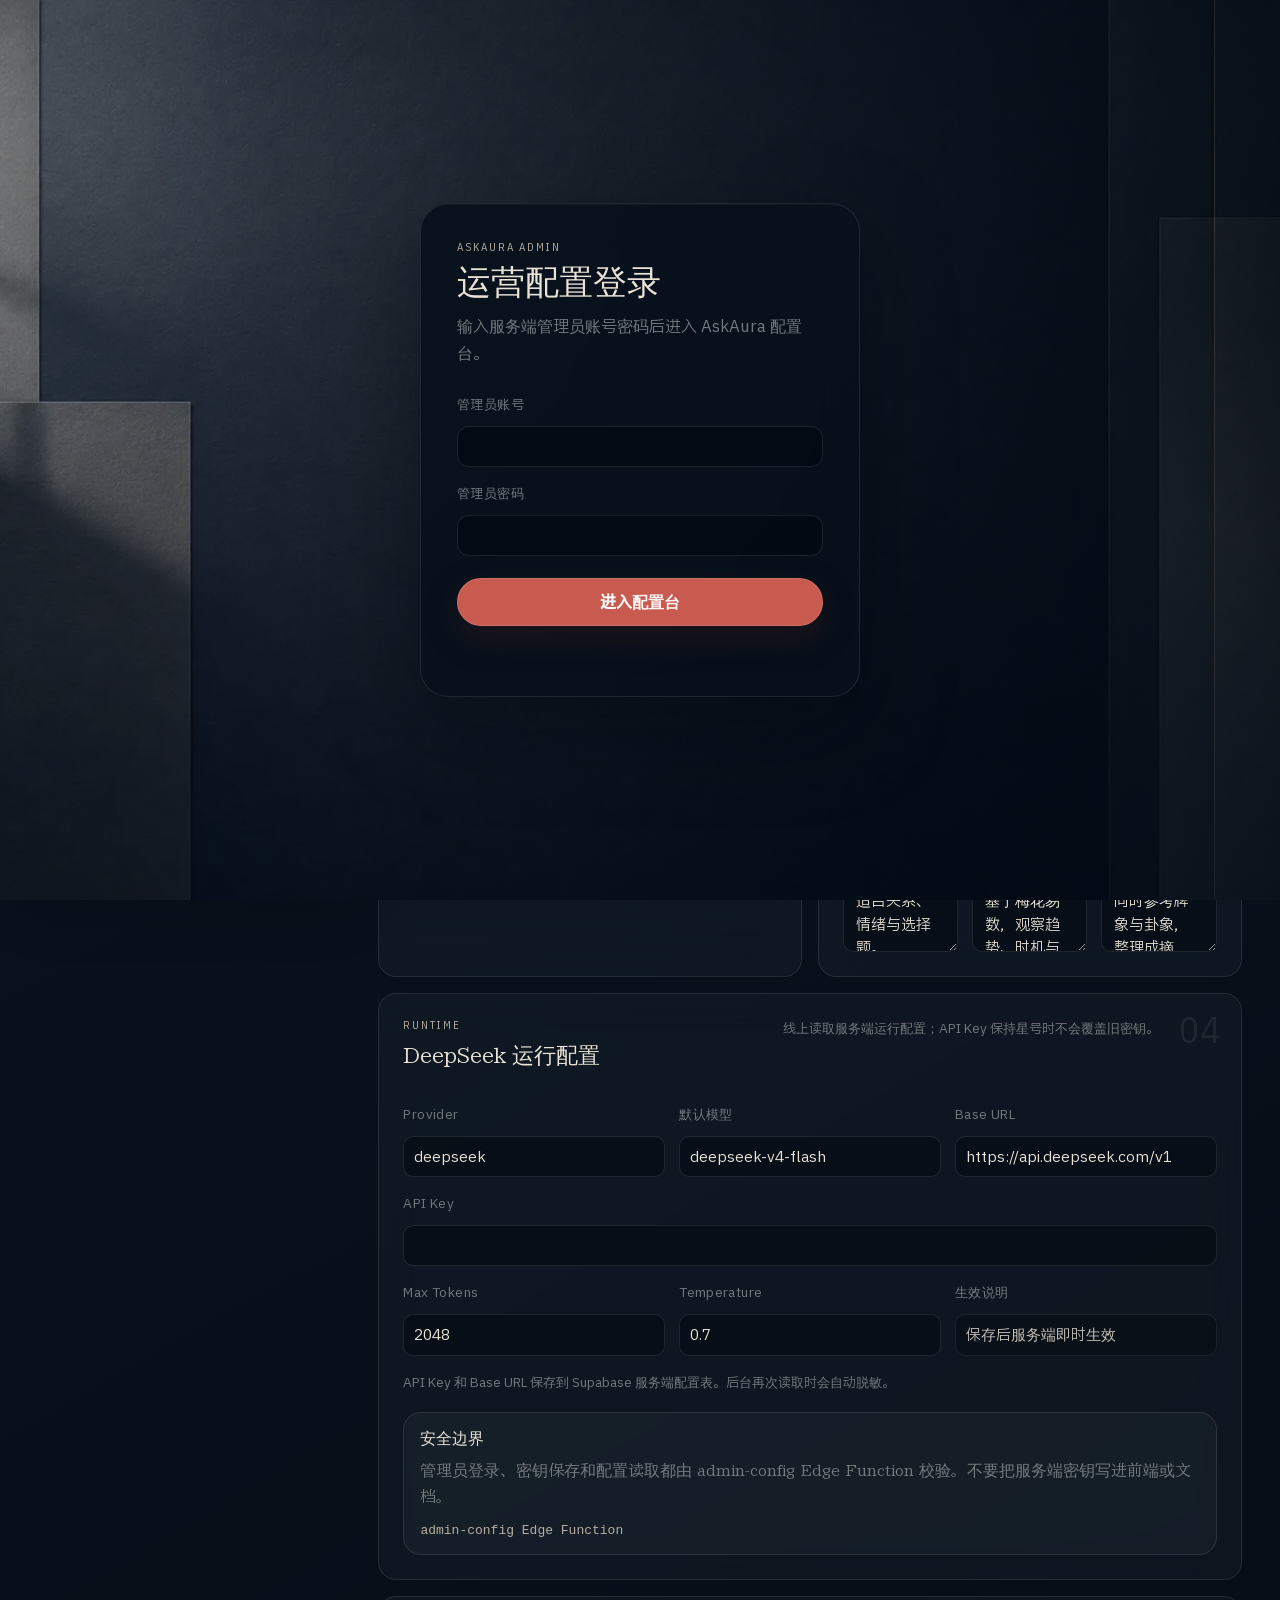
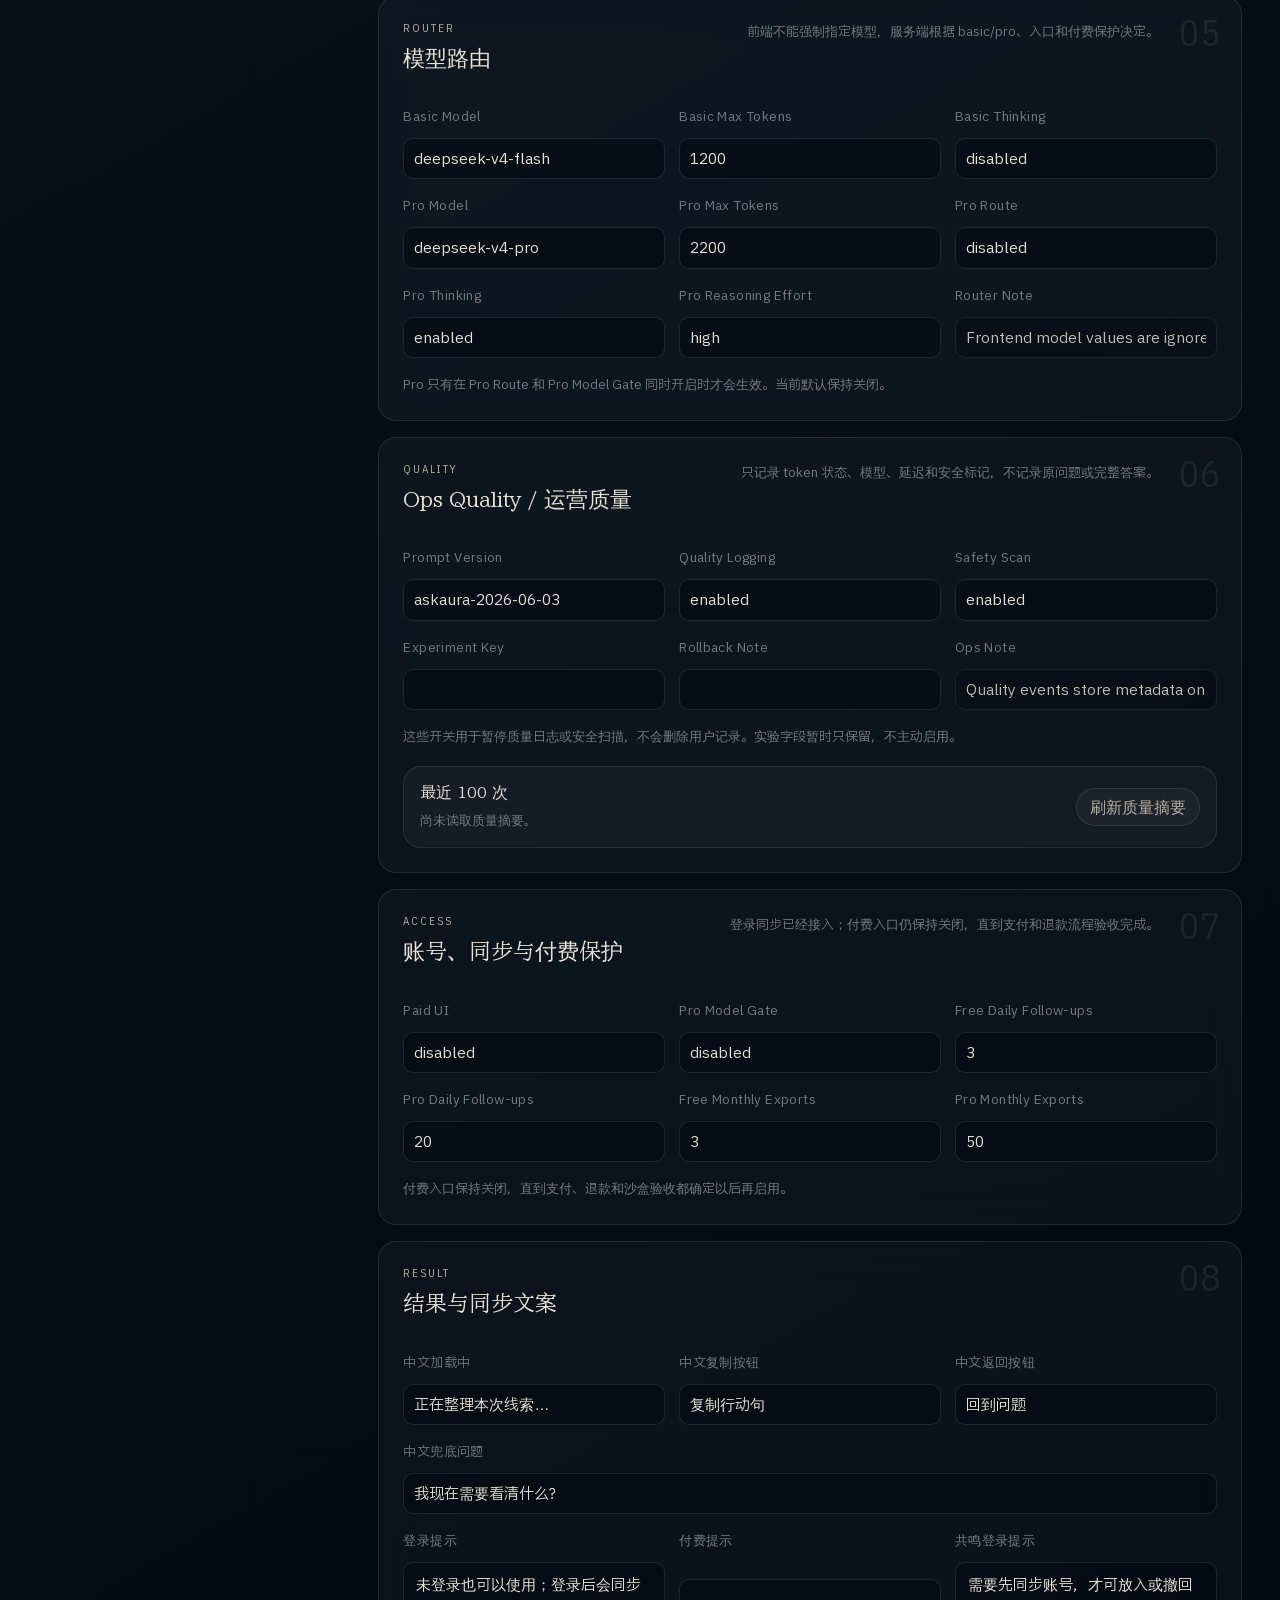
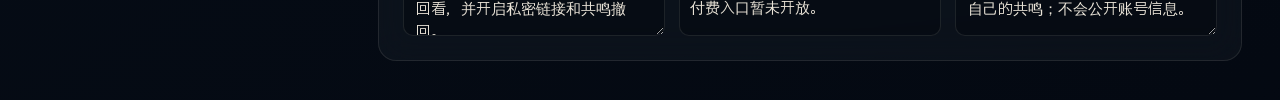
==== commit 3e70da33: "chore: checkpoint observation rebuild baseline" ====
--- a/admin.html
+++ b/admin.html
@@ -5,6 +5,7 @@
     <meta name="viewport" content="width=device-width, initial-scale=1.0" />
     <title>AskAura Admin</title>
     <link rel="stylesheet" href="./admin-styles.css" />
+    <link rel="stylesheet" href="./theme-observation.css?v=20260710-5" />
     <script>
       window.ASKAURA_SUPABASE_URL = "https://oeqekrlodqxjlakdjqpu.supabase.co";
       window.ASKAURA_SUPABASE_ANON_KEY = "sb_publishable_SVgn7d5cRkkXI7Ns9WSJEQ_-xYXPLMX";
--- a/theme-observation.css
+++ b/theme-observation.css
@@ -0,0 +1,2455 @@
+@font-face {
+  font-family: "AskAura ZhiSong";
+  src: url("./assets/fonts/LXGWNeoZhiSongScreen-subset.woff2") format("woff2");
+  font-display: swap;
+}
+
+@font-face {
+  font-family: "AskAura Plex SC";
+  src: url("./assets/fonts/IBMPlexSansSC-Regular-subset.woff2") format("woff2");
+  font-display: swap;
+}
+
+@font-face {
+  font-family: "AskAura Plex SC";
+  src: url("./assets/fonts/IBMPlexSansSC-Medium-subset.woff2") format("woff2");
+  font-weight: 500;
+  font-display: swap;
+}
+
+@font-face {
+  font-family: "AskAura Plex Condensed";
+  src: url("./assets/fonts/IBMPlexSansCondensed-Regular-subset.woff2") format("woff2");
+  font-display: swap;
+}
+
+:root {
+  --obs-bg: #050a10;
+  --obs-bg-deep: #02060a;
+  --obs-surface: rgba(8, 14, 20, 0.88);
+  --obs-surface-solid: #0b1118;
+  --obs-surface-soft: rgba(233, 227, 215, 0.042);
+  --obs-surface-hover: rgba(233, 227, 215, 0.074);
+  --obs-ink: #e9e3d7;
+  --obs-soft: #b8afa1;
+  --obs-muted: #747b7f;
+  --obs-line: rgba(233, 227, 215, 0.105);
+  --obs-line-strong: rgba(233, 227, 215, 0.22);
+  --obs-accent: #c85a50;
+  --obs-accent-hover: #d56b60;
+  --obs-accent-soft: rgba(200, 90, 80, 0.15);
+  --obs-focus: #9a8669;
+  --obs-success: #7fa58f;
+  --obs-danger: #d17b72;
+  --obs-radius-sm: 8px;
+  --obs-radius: 18px;
+  --obs-radius-lg: 28px;
+  --obs-shadow: 0 32px 90px rgba(0, 5, 12, 0.36);
+  --obs-font-display: "AskAura ZhiSong", "STSong", "Songti SC", serif;
+  --obs-font-ui: "AskAura Plex SC", "Microsoft YaHei UI", "PingFang SC", sans-serif;
+  --obs-font-data: "AskAura Plex Condensed", "Arial Narrow", sans-serif;
+
+  /* Existing components inherit the new system without changing their DOM contract. */
+  --page: var(--obs-bg);
+  --bg: var(--obs-bg);
+  --bg-raised: var(--obs-surface-solid);
+  --bg-panel: var(--obs-surface);
+  --bg-soft: var(--obs-surface-soft);
+  --ink: var(--obs-ink);
+  --soft: var(--obs-soft);
+  --muted: var(--obs-muted);
+  --line: var(--obs-line);
+  --line-strong: var(--obs-line-strong);
+  --accent: var(--obs-focus);
+  --accent-soft: rgba(185, 201, 212, 0.10);
+  --danger: var(--obs-danger);
+  --success: var(--obs-success);
+  --seal: var(--obs-accent);
+  --bronze: #8597a4;
+  --bronze-soft: rgba(133, 151, 164, 0.12);
+  --focus: var(--obs-focus);
+  --surface: var(--obs-surface);
+  --surface-soft: var(--obs-surface-soft);
+  --surface-primary: var(--obs-surface);
+  --surface-raised: rgba(21, 34, 50, 0.84);
+  --control-bg: rgba(224, 232, 238, 0.035);
+  --control-bg-hover: rgba(224, 232, 238, 0.075);
+  --control-border: var(--obs-line);
+  --control-border-active: rgba(185, 201, 212, 0.34);
+  --control-text: var(--obs-muted);
+  --control-text-active: var(--obs-ink);
+  --font-display: var(--obs-font-display);
+  --font-body: var(--obs-font-display);
+  --font-ui: var(--obs-font-ui);
+  --font-cn: var(--obs-font-display);
+  --font-en: "AskAura Plex Condensed", "Arial Narrow", sans-serif;
+}
+
+html,
+body {
+  background: var(--obs-bg-deep);
+  color: var(--obs-ink);
+}
+
+body {
+  font-family: var(--obs-font-display);
+}
+
+.app-boot-state {
+  position: fixed;
+  inset: 0;
+  z-index: 120;
+  display: grid;
+  place-content: center;
+  justify-items: center;
+  gap: 18px;
+  color: var(--obs-soft);
+  background: var(--obs-bg);
+  font-family: var(--obs-font-ui);
+  font-size: 13px;
+  letter-spacing: 0.10em;
+  transition: opacity 220ms ease, visibility 220ms ease;
+}
+
+.app-boot-state img {
+  width: 64px;
+  height: auto;
+}
+
+:root[data-app-ready="true"] .app-boot-state {
+  visibility: hidden;
+  opacity: 0;
+  pointer-events: none;
+}
+
+body::before {
+  background:
+    linear-gradient(120deg, rgba(235, 241, 245, 0.035), transparent 28%, transparent 70%, rgba(165, 87, 80, 0.022)),
+    linear-gradient(180deg, rgba(255, 255, 255, 0.018), transparent 34%);
+  opacity: 1;
+}
+
+body::after {
+  background-image: radial-gradient(rgba(224, 232, 238, 0.10) 0.5px, transparent 0.5px);
+  background-size: 7px 7px;
+  opacity: 0.07;
+}
+
+button,
+input,
+textarea,
+select,
+summary {
+  font-family: var(--obs-font-ui);
+}
+
+button,
+summary,
+input,
+textarea,
+select,
+a {
+  -webkit-tap-highlight-color: transparent;
+}
+
+button:focus-visible,
+summary:focus-visible,
+input:focus-visible,
+textarea:focus-visible,
+select:focus-visible,
+a:focus-visible {
+  outline: 2px solid rgba(185, 201, 212, 0.74);
+  outline-offset: 3px;
+}
+
+/* Public shell */
+.mirror-room {
+  isolation: isolate;
+  min-height: 100dvh;
+  padding: clamp(20px, 3vw, 42px) clamp(18px, 4vw, 64px) clamp(30px, 4vw, 58px);
+  background:
+    linear-gradient(90deg, rgba(4, 9, 18, 0.18), rgba(4, 9, 18, 0.58) 72%),
+    linear-gradient(180deg, rgba(4, 9, 18, 0.08), rgba(4, 9, 18, 0.68)),
+    url("./assets/backgrounds/askaura-observation-home.webp") center / cover no-repeat,
+    var(--obs-bg);
+}
+
+.mirror-room::before {
+  z-index: -1;
+  background:
+    linear-gradient(180deg, rgba(4, 9, 18, 0.06), rgba(4, 9, 18, 0.48)),
+    radial-gradient(ellipse at 50% 28%, rgba(210, 223, 232, 0.045), transparent 42rem);
+  box-shadow: inset 0 -120px 160px rgba(1, 4, 9, 0.34);
+  opacity: 1;
+}
+
+.mirror-room::after,
+.mirror-stage,
+.hero-ritual,
+.field-canvas {
+  display: none;
+}
+
+.surface-noise {
+  opacity: 0.025;
+  background-image: radial-gradient(rgba(224, 232, 238, 0.18) 0.45px, transparent 0.45px);
+  background-size: 6px 6px;
+  mask-image: linear-gradient(180deg, black, transparent 82%);
+}
+
+.mirror-cursor .cursor-ring {
+  border-color: rgba(185, 201, 212, 0.28);
+}
+
+.mirror-cursor .cursor-dot,
+.mirror-cursor .cursor-seal {
+  color: var(--obs-accent-hover);
+  background: var(--obs-accent);
+}
+
+.side-rail {
+  position: relative;
+  z-index: 5;
+  min-height: 62px;
+  padding: 0 0 18px;
+  border-bottom: 1px solid rgba(215, 225, 232, 0.095);
+  background: transparent;
+}
+
+.brand strong {
+  color: var(--obs-ink);
+  font-size: clamp(25px, 2vw, 31px);
+  font-weight: 500;
+  letter-spacing: 0.16em;
+}
+
+.brand span {
+  color: var(--obs-muted);
+  font-family: var(--font-en);
+  font-size: 11px;
+  letter-spacing: 0.12em;
+}
+
+.rail-actions {
+  gap: 8px;
+}
+
+.rail-actions button,
+.language button,
+.mobile-rail-menu summary,
+.mobile-rail-menu button {
+  min-height: 38px;
+  padding: 8px 12px;
+  border: 1px solid transparent;
+  border-radius: 999px;
+  color: var(--obs-muted);
+  background: transparent;
+  font-size: 13px;
+  transition: color 180ms ease, border-color 180ms ease, background 180ms ease;
+}
+
+.rail-actions button:hover,
+.language button:hover,
+.mobile-rail-menu summary:hover,
+.mobile-rail-menu button:hover {
+  border-color: var(--obs-line);
+  color: var(--obs-ink);
+  background: var(--obs-surface-soft);
+}
+
+.language .is-active {
+  color: var(--obs-ink);
+}
+
+.hero-content {
+  width: min(100%, 1480px);
+  margin: 0 auto;
+  gap: clamp(18px, 3dvh, 30px);
+}
+
+.mirror-room[data-step="idle"] .hero-content {
+  min-height: calc(100dvh - 150px);
+  padding: clamp(42px, 7dvh, 84px) 0 clamp(24px, 4dvh, 48px);
+  display: grid;
+  grid-template-columns: minmax(310px, 0.72fr) minmax(600px, 1.28fr);
+  gap: clamp(48px, 7vw, 118px);
+  align-items: start;
+}
+
+.copy-block {
+  padding: clamp(20px, 3dvh, 38px) 4px 0;
+}
+
+.mirror-room[data-step="idle"] .idle-copy {
+  position: sticky;
+  top: clamp(120px, 18dvh, 190px);
+  padding: 0;
+  gap: 18px;
+}
+
+.copy-block h1 {
+  max-width: 9.5em;
+  color: var(--obs-ink);
+  font-family: var(--obs-font-display);
+  font-size: clamp(46px, 5.5vw, 78px);
+  font-weight: 500;
+  line-height: 1.06;
+  letter-spacing: -0.045em;
+  text-shadow: 0 18px 44px rgba(0, 4, 10, 0.32);
+}
+
+.mirror-room[data-step="idle"] .copy-block h1 {
+  max-width: 7.2em;
+  font-size: clamp(54px, 5.2vw, 88px);
+  line-height: 1.08;
+}
+
+.copy-block .hero-subcopy {
+  max-width: 48em;
+  color: var(--obs-soft);
+  font-family: var(--obs-font-ui);
+  font-size: 15px;
+  line-height: 1.75;
+}
+
+.work-panel,
+.compose-panel,
+.answer-panel {
+  border: 1px solid var(--obs-line);
+  border-radius: var(--obs-radius-lg);
+  background:
+    linear-gradient(135deg, rgba(224, 232, 238, 0.055), transparent 28%),
+    rgba(7, 16, 27, 0.82);
+  box-shadow: var(--obs-shadow), inset 0 1px 0 rgba(255, 255, 255, 0.035);
+  backdrop-filter: blur(24px) saturate(0.9);
+}
+
+.compose-panel::before,
+.compose-panel::after,
+.compose-panel form::before,
+.compose-panel form::after {
+  display: none;
+}
+
+.compose-panel:focus-within {
+  border-color: rgba(185, 201, 212, 0.24);
+  background:
+    linear-gradient(135deg, rgba(224, 232, 238, 0.065), transparent 30%),
+    rgba(8, 18, 30, 0.90);
+  box-shadow: 0 38px 100px rgba(0, 5, 12, 0.42), inset 0 1px 0 rgba(255, 255, 255, 0.045);
+}
+
+.mirror-room[data-step="idle"] .compose-panel {
+  align-self: start;
+  margin-top: clamp(10px, 2dvh, 26px);
+}
+
+.compose-panel form {
+  padding: 14px clamp(24px, 2.8vw, 38px) clamp(26px, 3vw, 38px);
+  gap: 16px;
+}
+
+.question-primary,
+.question-mode,
+.question-secondary-body,
+.compose-actions {
+  min-width: 0;
+}
+
+.question-primary {
+  display: grid;
+  gap: 12px;
+}
+
+.question-mode {
+  display: grid;
+  grid-template-columns: auto minmax(220px, 1fr);
+  gap: 18px;
+  align-items: center;
+  padding: 2px 0;
+}
+
+.question-mode .mode-card-grid {
+  width: max-content;
+  max-width: 100%;
+  margin: 0;
+}
+
+.question-mode .mode-primer {
+  max-width: 42em;
+  margin: 0;
+  padding: 0 0 0 18px;
+  border-left: 1px solid var(--obs-line);
+  font-size: 12.5px;
+}
+
+.question-secondary {
+  border-top: 1px solid var(--obs-line);
+  color: var(--obs-muted);
+}
+
+.question-secondary > summary {
+  width: max-content;
+  min-height: 42px;
+  padding: 12px 0 8px;
+  display: flex;
+  gap: 8px;
+  align-items: center;
+  color: var(--obs-muted);
+  cursor: pointer;
+  font-size: 12px;
+  list-style: none;
+}
+
+.question-secondary > summary::-webkit-details-marker {
+  display: none;
+}
+
+.question-secondary > summary::before {
+  content: "+";
+  width: 20px;
+  height: 20px;
+  border: 1px solid var(--obs-line);
+  border-radius: 50%;
+  display: grid;
+  place-items: center;
+  color: var(--obs-soft);
+  line-height: 1;
+  transition: transform 180ms ease, border-color 180ms ease;
+}
+
+.question-secondary[open] > summary::before {
+  border-color: var(--obs-line-strong);
+  transform: rotate(45deg);
+}
+
+.question-secondary-body {
+  padding: 4px 0 8px;
+  display: grid;
+  gap: 10px;
+}
+
+.question-secondary .question-examples {
+  grid-template-columns: repeat(2, minmax(0, 1fr));
+}
+
+.signal-row:not(.is-running) {
+  display: none;
+}
+
+.compose-actions {
+  display: grid;
+  grid-template-columns: minmax(220px, 1fr) auto;
+  gap: 18px;
+  align-items: center;
+}
+
+.compose-actions .primary {
+  width: 100%;
+  margin: 0;
+}
+
+.compose-actions .privacy-note {
+  max-width: 20em;
+  text-align: right;
+}
+
+.panel-kicker {
+  color: var(--obs-soft);
+  font-family: var(--obs-font-ui);
+  font-size: 14px;
+  letter-spacing: 0.02em;
+}
+
+.panel-close,
+.utility-close,
+.ritual-close,
+.lightbox-close {
+  border-radius: 999px;
+  border-color: var(--obs-line);
+  color: var(--obs-muted);
+  background: rgba(224, 232, 238, 0.035);
+}
+
+.panel-close:hover,
+.utility-close:hover,
+.ritual-close:hover,
+.lightbox-close:hover {
+  border-color: var(--obs-line-strong);
+  color: var(--obs-ink);
+  background: var(--obs-surface-hover);
+}
+
+.mode-card-grid {
+  padding: 4px;
+  border: 1px solid var(--obs-line);
+  border-radius: 999px;
+  background: rgba(2, 8, 15, 0.44);
+}
+
+.mode-card {
+  min-height: 38px;
+  border-radius: 999px;
+  color: var(--obs-muted);
+}
+
+.mode-card strong {
+  color: inherit;
+  font-family: var(--obs-font-ui);
+  font-weight: 500;
+}
+
+.mode-card-dot {
+  display: none;
+}
+
+.mode-card:hover {
+  color: var(--obs-soft);
+  background: rgba(224, 232, 238, 0.045);
+}
+
+.mode-card.is-selected {
+  border-color: rgba(185, 201, 212, 0.22);
+  color: var(--obs-ink);
+  background: rgba(185, 201, 212, 0.11);
+  box-shadow: 0 4px 18px rgba(0, 4, 10, 0.24);
+}
+
+.mode-primer,
+.hint,
+.privacy-note {
+  color: var(--obs-muted);
+  font-family: var(--obs-font-ui);
+}
+
+.signal-row {
+  color: rgba(190, 200, 207, 0.58);
+  font-family: var(--obs-font-ui);
+}
+
+.signal-row span::before,
+.signal-row span::after {
+  background: rgba(185, 201, 212, 0.20);
+}
+
+.compose-panel textarea,
+.followup-custom input,
+.review-box textarea,
+.utility-sheet input,
+.copy-fallback,
+.gua-cast-selector input {
+  border: 1px solid var(--obs-line);
+  border-radius: 14px;
+  color: var(--obs-ink);
+  background: rgba(1, 7, 14, 0.48);
+  font-family: var(--obs-font-ui);
+  box-shadow: inset 0 1px 0 rgba(255, 255, 255, 0.02);
+}
+
+.compose-panel textarea {
+  min-height: 116px;
+  padding: 20px 22px;
+  font-size: 17px;
+  line-height: 1.75;
+}
+
+.compose-panel textarea::placeholder,
+.followup-custom input::placeholder,
+.review-box textarea::placeholder,
+.utility-sheet input::placeholder {
+  color: rgba(233, 227, 215, 0.56);
+}
+
+.compose-panel textarea:focus,
+.followup-custom input:focus,
+.review-box textarea:focus,
+.utility-sheet input:focus,
+.gua-cast-selector input:focus {
+  border-color: rgba(185, 201, 212, 0.42);
+  background: rgba(2, 9, 17, 0.64);
+  box-shadow: 0 0 0 4px rgba(185, 201, 212, 0.075);
+}
+
+.question-examples button,
+.spread-selector button,
+.gua-cast-selector button,
+.action-status button,
+.history-filters button,
+.history-favorite,
+.resonance-item button,
+.secondary,
+.result-more-actions summary {
+  border-color: var(--obs-line);
+  border-radius: 999px;
+  color: var(--obs-muted);
+  background: var(--obs-surface-soft);
+  font-family: var(--obs-font-ui);
+}
+
+.question-examples button:hover,
+.spread-selector button:hover,
+.spread-selector button.is-selected,
+.gua-cast-selector button:hover,
+.gua-cast-selector button.is-selected,
+.action-status button:hover,
+.action-status button.is-selected,
+.history-filters button:hover,
+.history-filters button.is-selected,
+.history-favorite:hover,
+.history-favorite.is-selected,
+.resonance-item button:hover,
+.secondary:hover,
+.result-more-actions summary:hover {
+  border-color: var(--obs-line-strong);
+  color: var(--obs-ink);
+  background: var(--obs-surface-hover);
+  transform: none;
+}
+
+.spread-selector > span,
+.gua-cast-selector > span {
+  color: var(--obs-muted);
+  font-family: var(--obs-font-ui);
+}
+
+.primary,
+.auth-submit,
+.toolbar .primary {
+  min-height: 48px;
+  border: 1px solid rgba(218, 145, 136, 0.42);
+  border-radius: 999px;
+  color: #fff7f5;
+  background: var(--obs-accent);
+  box-shadow: 0 12px 34px rgba(84, 31, 28, 0.30);
+  font-family: var(--obs-font-ui);
+  font-weight: 600;
+  transition: background 180ms ease, transform 180ms ease, box-shadow 180ms ease;
+}
+
+.primary:hover,
+.auth-submit:hover,
+.toolbar .primary:hover {
+  background: var(--obs-accent-hover);
+  box-shadow: 0 16px 40px rgba(84, 31, 28, 0.40);
+  transform: translateY(-1px);
+}
+
+.primary:active,
+.auth-submit:active,
+.toolbar .primary:active {
+  transform: translateY(0);
+}
+
+/* Ritual */
+.ritual-stage {
+  border-color: var(--obs-line);
+  border-radius: 22px;
+  background:
+    linear-gradient(180deg, rgba(3, 9, 17, 0.16), rgba(3, 9, 17, 0.54)),
+    url("./assets/backgrounds/askaura-observation-ritual.webp") center / cover no-repeat,
+    var(--obs-bg-deep);
+  box-shadow:
+    0 0 0 100vmax rgba(1, 5, 11, 0.78),
+    0 42px 110px rgba(0, 3, 9, 0.70),
+    inset 0 1px 0 rgba(255, 255, 255, 0.04);
+  backdrop-filter: blur(12px);
+}
+
+.ritual-stage::before {
+  left: 18%;
+  right: 18%;
+  bottom: 24px;
+  height: 1px;
+  border-radius: 0;
+  background: linear-gradient(90deg, transparent, rgba(215, 225, 232, 0.22), transparent);
+  filter: none;
+  opacity: 0.42;
+}
+
+.ritual-stage::after {
+  display: none;
+}
+
+.ritual-stage-copy span,
+.ritual-stage-copy em {
+  color: var(--obs-muted);
+  font-family: var(--obs-font-ui);
+}
+
+.ritual-stage-copy strong {
+  max-width: 16em;
+  color: var(--obs-ink);
+  font-size: clamp(32px, 3.5vw, 52px);
+  font-weight: 500;
+  line-height: 1.3;
+  letter-spacing: -0.035em;
+}
+
+.ritual-stepper {
+  color: var(--obs-muted);
+  font-family: var(--obs-font-ui);
+}
+
+.ritual-stepper span::before {
+  border-color: rgba(185, 201, 212, 0.28);
+  background: rgba(185, 201, 212, 0.08);
+}
+
+.ritual-stepper span:not(:last-child)::after {
+  background: rgba(185, 201, 212, 0.16);
+}
+
+.ritual-stepper span.is-active,
+.ritual-stepper span.is-complete {
+  color: var(--obs-ink);
+  text-shadow: none;
+}
+
+.ritual-stepper span.is-active::before,
+.ritual-stepper span.is-complete::before {
+  border-color: rgba(218, 145, 136, 0.64);
+  background: var(--obs-accent);
+  box-shadow: 0 0 0 4px var(--obs-accent-soft);
+}
+
+.ritual-stage p {
+  border-color: var(--obs-line);
+  border-radius: 999px;
+  color: var(--obs-soft);
+  background: rgba(2, 8, 15, 0.66);
+  font-family: var(--obs-font-ui);
+  backdrop-filter: blur(14px);
+}
+
+.ritual-card-back {
+  border-color: rgba(185, 201, 212, 0.26);
+  filter: brightness(1.08) contrast(1.04) saturate(0.72);
+}
+
+.ritual-stage.is-awaiting-card .ritual-card:hover .ritual-card-back,
+.ritual-stage.is-awaiting-card .ritual-card:focus-visible .ritual-card-back,
+.ritual-stage.is-previewing .ritual-card.is-chosen .ritual-card-back {
+  border-color: rgba(218, 145, 136, 0.72);
+  box-shadow:
+    inset 0 0 0 1px rgba(238, 241, 243, 0.06),
+    0 0 0 4px rgba(165, 87, 80, 0.10),
+    0 18px 42px rgba(0, 4, 10, 0.48);
+}
+
+.ritual-gua-line.moving,
+.ritual-gua-line.is-drawn {
+  background: var(--obs-soft);
+}
+
+/* Results */
+.answer-panel {
+  width: min(100%, 1380px);
+  padding-bottom: 0;
+  overflow: hidden;
+}
+
+.answer-panel > .panel-kicker {
+  color: var(--obs-muted);
+}
+
+.result-layout {
+  grid-template-columns: minmax(270px, 0.32fr) minmax(0, 1fr);
+  gap: clamp(34px, 5vw, 76px);
+  padding: clamp(30px, 3.4vw, 50px);
+}
+
+.result-symbol-panel {
+  position: sticky;
+  top: 28px;
+  align-self: start;
+  border-right-color: var(--obs-line);
+}
+
+.result-main-panel,
+.answer-panel.is-dual-report .result-main-panel {
+  border: 0;
+  background: transparent;
+}
+
+.symbol-card,
+.core-conclusion,
+.tarot-reading-grid section,
+.report-stack section,
+.action-board section,
+.review-box,
+.followup-panel,
+.anchor-grid div,
+.share-panel,
+.companion-grid section,
+.weekly-summary-result {
+  border-color: var(--obs-line);
+  border-radius: var(--obs-radius);
+  background: rgba(224, 232, 238, 0.035);
+  box-shadow: none;
+}
+
+.symbol-summary-head span,
+.symbol-question span,
+.result-summary-label,
+.action-sentence-label,
+.tarot-reading-grid span,
+.report-stack span,
+.action-board span,
+.followup-label,
+.followup-group > span,
+.anchor-grid span,
+.result-actions-head span {
+  color: var(--obs-muted);
+  font-family: var(--obs-font-ui);
+  letter-spacing: 0.06em;
+}
+
+.answer-title,
+.result-section-title,
+.symbol-summary-head strong {
+  color: var(--obs-ink);
+  font-weight: 500;
+}
+
+.answer-title {
+  font-size: clamp(42px, 4.2vw, 72px);
+  line-height: 1.1;
+  letter-spacing: -0.045em;
+}
+
+.result-summary,
+.action-sentence,
+.tarot-reading-grid p,
+.report-stack p,
+.action-board p,
+.review-box p,
+.followup-answer p {
+  color: var(--obs-soft);
+  line-height: 1.9;
+}
+
+.core-conclusion {
+  border-left: 3px solid var(--obs-accent);
+  background:
+    linear-gradient(90deg, rgba(165, 87, 80, 0.10), transparent 42%),
+    rgba(224, 232, 238, 0.035);
+}
+
+.answer-panel.is-dual-report .core-conclusion {
+  border-color: rgba(165, 87, 80, 0.30);
+  border-left: 3px solid var(--obs-accent);
+  background:
+    linear-gradient(90deg, rgba(165, 87, 80, 0.11), transparent 46%),
+    rgba(224, 232, 238, 0.035);
+}
+
+.answer-panel.is-dual-report #report-dual-section {
+  border-color: var(--obs-line-strong);
+  background:
+    linear-gradient(135deg, rgba(185, 201, 212, 0.07), transparent 58%),
+    rgba(224, 232, 238, 0.035);
+}
+
+.answer-panel.is-dual-report .action-board {
+  border-color: var(--obs-line);
+}
+
+.action-sentence {
+  color: var(--obs-ink);
+}
+
+.action-board section:first-child {
+  border-color: rgba(165, 87, 80, 0.30);
+  background: var(--obs-accent-soft);
+}
+
+.action-board {
+  grid-template-columns: repeat(3, minmax(0, 1fr));
+}
+
+.action-board-heading {
+  margin-top: 8px;
+  padding-top: 20px;
+  border-top: 1px solid var(--obs-line);
+}
+
+.tarot-reading-grid,
+.report-stack {
+  margin-top: 8px;
+  padding-top: 22px;
+  border-top: 1px solid var(--obs-line);
+}
+
+.result-actions {
+  border-top: 1px solid var(--obs-line);
+  background: rgba(2, 8, 15, 0.26);
+}
+
+.result-more-actions[open] > div {
+  border-color: var(--obs-line);
+  border-radius: var(--obs-radius);
+  background: var(--obs-surface-solid);
+  box-shadow: var(--obs-shadow);
+}
+
+.subtle-danger,
+.history-clear {
+  color: var(--obs-danger);
+}
+
+/* Utility drawers */
+.utility-panel {
+  background: rgba(1, 6, 12, 0.36);
+  backdrop-filter: blur(8px);
+}
+
+.utility-backdrop {
+  background: rgba(1, 5, 10, 0.48);
+}
+
+.utility-sheet {
+  width: min(520px, calc(100vw - 24px));
+  border-left: 1px solid var(--obs-line);
+  border-radius: 24px 0 0 24px;
+  background:
+    linear-gradient(135deg, rgba(224, 232, 238, 0.045), transparent 34%),
+    rgba(7, 16, 27, 0.96);
+  box-shadow: -28px 0 90px rgba(0, 4, 10, 0.44);
+  backdrop-filter: blur(24px);
+}
+
+.history-group h3,
+.history-item strong,
+.companion-insight,
+.sync-benefits span,
+.plan-status strong {
+  color: var(--obs-ink);
+}
+
+.history-row,
+.resonance-item,
+.plan-status,
+.account-meta,
+.sync-benefits span {
+  border-color: var(--obs-line);
+  border-radius: var(--obs-radius-sm);
+  background: var(--obs-surface-soft);
+}
+
+/* Admin */
+.auth-gate {
+  background:
+    linear-gradient(90deg, rgba(3, 9, 17, 0.32), rgba(3, 9, 17, 0.72)),
+    url("./assets/backgrounds/askaura-observation-home.webp") center / cover no-repeat,
+    var(--obs-bg-deep);
+  backdrop-filter: none;
+}
+
+.auth-card {
+  padding: 36px;
+  border-color: var(--obs-line);
+  border-radius: var(--obs-radius-lg);
+  background: rgba(7, 16, 27, 0.90);
+  box-shadow: var(--obs-shadow), inset 0 1px 0 rgba(255, 255, 255, 0.04);
+  backdrop-filter: blur(22px);
+}
+
+.auth-card h1 {
+  color: var(--obs-ink);
+  font-family: var(--obs-font-display);
+  font-size: 34px;
+}
+
+.auth-copy,
+.auth-card label {
+  color: var(--obs-muted);
+  font-family: var(--obs-font-ui);
+}
+
+.auth-card input {
+  border-color: var(--obs-line);
+  border-radius: 12px;
+  color: var(--obs-ink);
+  background: rgba(1, 7, 14, 0.52);
+}
+
+.admin-shell {
+  background:
+    linear-gradient(150deg, rgba(10, 20, 32, 0.94), rgba(4, 9, 18, 0.98)),
+    var(--obs-bg-deep);
+}
+
+.admin-rail {
+  border-right-color: var(--obs-line);
+  background: rgba(7, 16, 27, 0.92);
+  box-shadow: 18px 0 60px rgba(0, 4, 10, 0.20);
+  backdrop-filter: blur(18px);
+}
+
+.back-home,
+.logout-btn,
+.rail-copy,
+.status,
+.toolbar-status,
+.note,
+.panel-head > p,
+.admin-board label {
+  color: var(--obs-muted);
+  font-family: var(--obs-font-ui);
+}
+
+.back-home:hover,
+.logout-btn:hover {
+  color: var(--obs-ink);
+}
+
+.eyebrow {
+  color: var(--obs-soft);
+}
+
+.rail-heading h1,
+.panel-head h2,
+.quality-dashboard strong,
+.secret-box strong {
+  color: var(--obs-ink);
+  font-family: var(--obs-font-display);
+}
+
+.rail-status-grid div,
+.admin-board .panel,
+.toolbar-status,
+.secret-box,
+.quality-dashboard {
+  border-color: var(--obs-line);
+  border-radius: var(--obs-radius);
+  background: rgba(224, 232, 238, 0.035);
+  box-shadow: none;
+}
+
+.admin-board {
+  padding: clamp(22px, 3vw, 42px);
+}
+
+.admin-board .toolbar {
+  padding: 8px 0 24px;
+  background: linear-gradient(180deg, rgba(4, 9, 18, 0.98) 72%, transparent);
+}
+
+.toolbar > button,
+.toolbar > .import-btn,
+.quality-dashboard button {
+  border-color: var(--obs-line);
+  border-radius: 999px;
+  color: var(--obs-soft);
+  background: var(--obs-surface-soft);
+  font-family: var(--obs-font-ui);
+}
+
+.toolbar > button:hover,
+.toolbar > .import-btn:hover,
+.quality-dashboard button:hover {
+  border-color: var(--obs-line-strong);
+  color: var(--obs-ink);
+  background: var(--obs-surface-hover);
+}
+
+.toolbar .danger {
+  color: var(--obs-danger);
+}
+
+.admin-board input,
+.admin-board textarea,
+.admin-board select {
+  border-color: var(--obs-line);
+  border-radius: 10px;
+  color: var(--obs-ink);
+  background: rgba(1, 7, 14, 0.46);
+  font-family: var(--obs-font-ui);
+}
+
+.admin-board input:focus,
+.admin-board textarea:focus,
+.admin-board select:focus {
+  border-color: rgba(185, 201, 212, 0.42);
+  box-shadow: 0 0 0 4px rgba(185, 201, 212, 0.075);
+}
+
+.panel-num {
+  color: rgba(215, 225, 232, 0.08);
+}
+
+/* Responsive */
+@media (max-width: 1180px) {
+  .mirror-room {
+    background-position: 42% center;
+  }
+
+  .hero-content {
+    width: min(100%, 980px);
+  }
+}
+
+@media (max-width: 980px) {
+  .mirror-room[data-step="idle"] .hero-content {
+    min-height: auto;
+    padding: 28px 0 40px;
+    grid-template-columns: 1fr;
+    gap: 26px;
+  }
+
+  .mirror-room[data-step="idle"] .idle-copy {
+    position: static;
+    max-width: 720px;
+  }
+
+  .mirror-room[data-step="idle"] .copy-block h1 {
+    max-width: 9em;
+    font-size: clamp(46px, 8vw, 72px);
+  }
+
+  .mirror-room[data-step="idle"] .compose-panel {
+    margin-top: 0;
+  }
+}
+
+@media (max-width: 780px) {
+  html,
+  body {
+    overflow-x: clip;
+  }
+
+  .mirror-room {
+    width: 100%;
+    max-width: 100%;
+    min-height: 100dvh;
+    padding: 12px 14px 28px;
+    overflow-x: hidden;
+    background:
+      linear-gradient(180deg, rgba(4, 9, 18, 0.20), rgba(4, 9, 18, 0.78)),
+      url("./assets/backgrounds/askaura-observation-home.webp") 40% center / auto 100% no-repeat,
+      var(--obs-bg);
+  }
+
+  .side-rail {
+    min-height: 56px;
+    padding: 8px 2px 12px;
+  }
+
+  .brand strong {
+    font-size: 24px;
+  }
+
+  .copy-block {
+    padding: 14px 2px 0;
+  }
+
+  .copy-block h1 {
+    max-width: 9em;
+    font-size: clamp(34px, 10vw, 44px);
+    line-height: 1.1;
+  }
+
+  .copy-block .hero-subcopy {
+    font-size: 13px;
+    line-height: 1.65;
+  }
+
+  .work-panel,
+  .compose-panel,
+  .answer-panel {
+    border-radius: 20px;
+  }
+
+  .mode-card-grid {
+    width: calc(100% - 28px);
+    border-radius: 16px;
+  }
+
+  .question-mode {
+    grid-template-columns: 1fr;
+    gap: 10px;
+  }
+
+  .question-mode .mode-card-grid {
+    width: 100%;
+  }
+
+  .question-mode .mode-primer {
+    padding: 0;
+    border-left: 0;
+  }
+
+  .question-secondary .question-examples {
+    grid-template-columns: 1fr;
+  }
+
+  .compose-actions {
+    grid-template-columns: 1fr;
+    gap: 10px;
+  }
+
+  .compose-actions .privacy-note {
+    max-width: none;
+    text-align: center;
+  }
+
+  .mode-card {
+    border-radius: 12px;
+  }
+
+  .compose-panel textarea {
+    min-height: 104px;
+    padding: 16px;
+    font-size: 16px;
+  }
+
+  .primary {
+    min-height: 50px;
+  }
+
+  .result-layout {
+    grid-template-columns: 1fr;
+  }
+
+  .tarot-reading-grid,
+  .report-stack,
+  .action-board,
+  .anchor-grid,
+  .companion-grid {
+    grid-template-columns: 1fr;
+  }
+
+  .result-main-panel {
+    order: 1;
+  }
+
+  .result-symbol-panel {
+    order: 2;
+    position: static;
+    border-right: 0;
+  }
+
+  .result-actions {
+    padding: 18px;
+  }
+
+  .utility-sheet {
+    width: min(100%, calc(100vw - 12px));
+    border-radius: 20px 0 0 20px;
+  }
+
+  .ritual-stage {
+    width: calc(100vw - 12px);
+    height: calc(100dvh - 12px);
+    min-height: calc(100dvh - 12px);
+    border-radius: 18px;
+    background:
+      linear-gradient(180deg, rgba(3, 9, 17, 0.14), rgba(3, 9, 17, 0.64)),
+      url("./assets/backgrounds/askaura-observation-ritual.webp") center / auto 100% no-repeat,
+      var(--obs-bg-deep);
+  }
+
+  .ritual-stage-copy {
+    left: 22px;
+    top: 28px;
+    max-width: calc(100% - 68px);
+  }
+
+  .ritual-stage-copy strong {
+    font-size: clamp(27px, 7.4vw, 36px);
+  }
+
+  .ritual-stepper {
+    left: 22px;
+    right: 22px;
+    top: 142px;
+    justify-content: space-between;
+    gap: 4px;
+  }
+
+  .ritual-stepper span:not(:last-child)::after {
+    display: none;
+  }
+
+  .admin-shell {
+    grid-template-columns: 1fr;
+  }
+
+  .admin-rail {
+    border-right: 0;
+    border-bottom: 1px solid var(--obs-line);
+  }
+}
+
+@media (max-width: 430px) {
+  .mirror-room {
+    padding-inline: 10px;
+  }
+
+  .copy-block h1 {
+    font-size: 34px;
+  }
+
+  .mode-card-grid {
+    width: calc(100% - 20px);
+    margin-inline: 10px;
+  }
+
+  .mode-card strong {
+    font-size: 11.5px;
+  }
+
+  .panel-kicker,
+  .mode-primer {
+    margin-left: 14px;
+    margin-right: 14px;
+  }
+
+  .compose-panel form {
+    padding-inline: 14px;
+  }
+
+  .spread-selector,
+  .gua-cast-selector {
+    grid-template-columns: 1fr 1fr;
+  }
+
+  .auth-card {
+    padding: 24px 20px;
+    border-radius: 20px;
+  }
+
+  .admin-board,
+  .admin-rail {
+    padding: 14px;
+  }
+}
+
+/* Runtime brand controls */
+.side-rail {
+  grid-template-columns: minmax(0, 1fr) auto auto auto;
+}
+
+.theme-switcher,
+.mobile-theme-switcher {
+  display: inline-flex;
+  align-items: center;
+  padding: 3px;
+  border: 1px solid var(--obs-line);
+  border-radius: 5px;
+  background: color-mix(in srgb, var(--obs-bg-deep) 68%, transparent);
+}
+
+.theme-switcher {
+  grid-column: 3;
+}
+
+.language {
+  grid-column: 4;
+}
+
+.theme-switcher button,
+.mobile-theme-switcher button {
+  min-height: 30px;
+  padding: 5px 10px;
+  border: 0;
+  border-radius: 3px;
+  color: var(--obs-muted);
+  background: transparent;
+  font-family: var(--obs-font-ui);
+  font-size: 11px;
+  cursor: pointer;
+}
+
+.theme-switcher button:hover,
+.theme-switcher button.is-selected,
+.mobile-theme-switcher button:hover,
+.mobile-theme-switcher button.is-selected {
+  color: var(--obs-ink);
+  background: var(--obs-surface-hover);
+}
+
+.mobile-theme-switcher {
+  display: none;
+}
+
+/* Branded loading state */
+.brand-loading {
+  position: fixed;
+  inset: 0;
+  z-index: 90;
+  display: grid;
+  place-items: center;
+  color: var(--obs-ink);
+  background: var(--obs-bg);
+}
+
+.brand-loading[hidden] {
+  display: none;
+}
+
+.brand-loading-field {
+  position: absolute;
+  inset: 0;
+  display: grid;
+  place-items: center;
+  overflow: hidden;
+  background:
+    radial-gradient(circle at 50% 48%, color-mix(in srgb, var(--obs-focus) 14%, transparent), transparent 27rem),
+    var(--obs-bg);
+}
+
+.brand-loading-field::before,
+.brand-loading-field::after {
+  content: "";
+  position: absolute;
+  background: var(--obs-line);
+}
+
+.brand-loading-field::before {
+  top: 10%;
+  bottom: 10%;
+  left: 50%;
+  width: 1px;
+}
+
+.brand-loading-field::after {
+  top: 50%;
+  right: 10%;
+  left: 10%;
+  height: 1px;
+}
+
+.brand-loading-symbol {
+  position: relative;
+  z-index: 2;
+  width: clamp(180px, 22vw, 300px);
+  transform: translateY(-52px);
+}
+
+.brand-loading-symbol .plane-left {
+  fill: var(--obs-ink);
+}
+
+.brand-loading-symbol .plane-right {
+  fill: var(--obs-focus);
+}
+
+.brand-loading-symbol .signal-route {
+  fill: none;
+  stroke: var(--obs-ink);
+  stroke-width: 9;
+  stroke-linecap: square;
+  stroke-linejoin: bevel;
+}
+
+.brand-loading-symbol .signal-node {
+  fill: var(--obs-accent);
+  transform-box: fill-box;
+  transform-origin: center;
+}
+
+.brand-loading-copy {
+  position: absolute;
+  z-index: 3;
+  top: 67%;
+  width: min(340px, 74%);
+  display: grid;
+  gap: 12px;
+  text-align: center;
+}
+
+.brand-loading-copy strong {
+  font-family: var(--obs-font-ui);
+  font-size: 14px;
+  font-weight: 400;
+  letter-spacing: 0.08em;
+}
+
+.brand-loading-copy > span {
+  height: 1px;
+  overflow: hidden;
+  background: var(--obs-line);
+}
+
+.brand-loading-copy i {
+  display: block;
+  width: 34%;
+  height: 100%;
+  background: var(--obs-accent);
+}
+
+.brand-loading-copy small {
+  color: var(--obs-muted);
+  font-family: var(--obs-font-data);
+  font-size: 9px;
+  letter-spacing: 0.16em;
+}
+
+.brand-loading.is-playing .plane-left {
+  animation: brand-plane-left-in 0.72s var(--ease) both;
+}
+
+.brand-loading.is-playing .plane-right {
+  animation: brand-plane-right-in 0.72s 0.08s var(--ease) both;
+}
+
+.brand-loading.is-playing .signal-route {
+  animation: brand-route-in 0.82s 0.34s var(--ease) both;
+}
+
+.brand-loading.is-playing .signal-node {
+  animation: brand-node-in 0.36s 0.94s var(--ease) both;
+}
+
+.brand-loading.is-playing .brand-loading-copy {
+  animation: brand-copy-in 0.42s 1.04s var(--ease) both;
+}
+
+.brand-loading.is-playing .brand-loading-copy i {
+  animation: brand-progress 1.9s 0.08s var(--ease) infinite;
+}
+
+@keyframes brand-plane-left-in {
+  from { opacity: 0; transform: translateX(-24px); }
+}
+
+@keyframes brand-plane-right-in {
+  from { opacity: 0; transform: translateX(24px); }
+}
+
+@keyframes brand-route-in {
+  from { stroke-dasharray: 190; stroke-dashoffset: 190; }
+  to { stroke-dasharray: 190; stroke-dashoffset: 0; }
+}
+
+@keyframes brand-node-in {
+  from { opacity: 0; transform: scale(0.2) rotate(12deg); }
+  to { opacity: 1; transform: scale(1) rotate(12deg); }
+}
+
+@keyframes brand-copy-in {
+  from { opacity: 0; transform: translateY(7px); }
+}
+
+@keyframes brand-progress {
+  from { transform: translateX(-100%); }
+  to { transform: translateX(194%); }
+}
+
+/* Production card back and lower-cost ritual rendering */
+.ritual-stage {
+  backdrop-filter: none;
+  contain: layout paint style;
+}
+
+.ritual-card {
+  contain: layout paint style;
+  filter: none;
+  transition: transform 560ms var(--ease) var(--delay), opacity 260ms ease;
+}
+
+.ritual-card-back {
+  border-color: transparent;
+  background: #080d13 url("./assets/cards/backs/askaura-observation-gate-back.webp") center / cover no-repeat;
+  box-shadow: 0 12px 26px rgba(0, 0, 0, 0.28);
+  filter: none;
+}
+
+.ritual-card-back::before {
+  display: none;
+}
+
+.ritual-card-back::after {
+  display: block;
+  inset: auto;
+  left: 50%;
+  top: 46.8%;
+  width: 5%;
+  aspect-ratio: 1;
+  border: 0;
+  border-radius: 1px;
+  background: rgba(200, 90, 80, 0.82);
+  opacity: 0;
+  transform: translate(-50%, -50%);
+  transition: opacity 180ms ease, box-shadow 180ms ease;
+}
+
+.ritual-stage.is-awaiting-card:has(.ritual-card:hover) .ritual-card:not(:hover) {
+  filter: none;
+}
+
+.ritual-stage.is-awaiting-card .ritual-card:hover,
+.ritual-stage.is-awaiting-card .ritual-card:focus-visible {
+  filter: drop-shadow(0 10px 8px rgba(0, 0, 0, 0.30));
+}
+
+.ritual-stage.is-awaiting-card .ritual-card:hover .ritual-card-back,
+.ritual-stage.is-awaiting-card .ritual-card:focus-visible .ritual-card-back,
+.ritual-stage.is-previewing .ritual-card.is-chosen .ritual-card-back {
+  border-color: transparent;
+  box-shadow:
+    0 0 0 1px rgba(200, 90, 80, 0.52),
+    0 0 22px rgba(200, 90, 80, 0.18),
+    0 18px 34px rgba(0, 0, 0, 0.40);
+}
+
+.ritual-stage.is-awaiting-card .ritual-card:hover .ritual-card-back::after,
+.ritual-stage.is-awaiting-card .ritual-card:focus-visible .ritual-card-back::after,
+.ritual-stage.is-previewing .ritual-card.is-chosen .ritual-card-back::after {
+  opacity: 1;
+  box-shadow: 0 0 0 3px rgba(200, 90, 80, 0.10), 0 0 14px rgba(200, 90, 80, 0.78);
+}
+
+.ritual-stage.is-previewing .ritual-card.is-chosen {
+  filter: drop-shadow(0 12px 10px rgba(0, 0, 0, 0.36));
+}
+
+/* Theme variants */
+:root[data-theme="light"] {
+  color-scheme: light;
+  --obs-bg: #e9e3d7;
+  --obs-bg-deep: #ddd5c6;
+  --obs-surface: rgba(239, 234, 223, 0.94);
+  --obs-surface-solid: #e5ded1;
+  --obs-surface-soft: rgba(5, 10, 16, 0.045);
+  --obs-surface-hover: rgba(5, 10, 16, 0.075);
+  --obs-ink: #0a1016;
+  --obs-soft: #41484e;
+  --obs-muted: #63686b;
+  --obs-line: rgba(5, 10, 16, 0.14);
+  --obs-line-strong: rgba(5, 10, 16, 0.26);
+  --obs-focus: #75634f;
+  --obs-accent-soft: rgba(200, 90, 80, 0.12);
+}
+
+:root[data-theme="mono"] {
+  color-scheme: dark;
+  --obs-bg: #050505;
+  --obs-bg-deep: #020202;
+  --obs-surface: rgba(12, 12, 12, 0.94);
+  --obs-surface-solid: #101010;
+  --obs-surface-soft: rgba(255, 255, 255, 0.04);
+  --obs-surface-hover: rgba(255, 255, 255, 0.08);
+  --obs-ink: #f3f3f0;
+  --obs-soft: #c1c1bd;
+  --obs-muted: #8e8e8a;
+  --obs-line: rgba(255, 255, 255, 0.12);
+  --obs-line-strong: rgba(255, 255, 255, 0.24);
+  --obs-accent: #f3f3f0;
+  --obs-accent-hover: #ffffff;
+  --obs-accent-soft: rgba(255, 255, 255, 0.09);
+  --obs-focus: #8e8e8a;
+}
+
+:root[data-theme="light"] body::before {
+  background: linear-gradient(120deg, rgba(5, 10, 16, 0.035), transparent 34%);
+}
+
+:root[data-theme="light"] body::after {
+  background-image: radial-gradient(rgba(5, 10, 16, 0.13) 0.5px, transparent 0.5px);
+}
+
+:root[data-theme="light"] .mirror-room {
+  background:
+    linear-gradient(90deg, rgba(233, 227, 215, 0.78), rgba(233, 227, 215, 0.88) 54%, rgba(233, 227, 215, 0.94)),
+    url("./assets/backgrounds/askaura-observation-home.webp") center / cover no-repeat,
+    var(--obs-bg);
+}
+
+:root[data-theme="light"] .mirror-room::before {
+  background:
+    linear-gradient(90deg, transparent 0 21.7%, rgba(5, 10, 16, 0.10) 21.75% 21.8%, transparent 21.85%),
+    linear-gradient(180deg, transparent 0 41%, rgba(5, 10, 16, 0.08) 41.05% 41.1%, transparent 41.15%),
+    radial-gradient(circle at 72% 21%, rgba(200, 90, 80, 0.08), transparent 18rem);
+  box-shadow: none;
+}
+
+:root[data-theme="light"] .work-panel,
+:root[data-theme="light"] .compose-panel,
+:root[data-theme="light"] .answer-panel,
+:root[data-theme="light"] .utility-sheet {
+  color: var(--obs-ink);
+  background: rgba(239, 234, 223, 0.94);
+  box-shadow: none;
+}
+
+:root[data-theme="light"] .compose-panel textarea,
+:root[data-theme="light"] .followup-custom input,
+:root[data-theme="light"] .review-box textarea,
+:root[data-theme="light"] .utility-sheet input,
+:root[data-theme="light"] .gua-cast-selector input {
+  color: var(--obs-ink);
+  background: rgba(255, 255, 255, 0.28);
+}
+
+:root[data-theme="light"] .compose-panel textarea::placeholder,
+:root[data-theme="light"] .followup-custom input::placeholder,
+:root[data-theme="light"] .review-box textarea::placeholder,
+:root[data-theme="light"] .utility-sheet input::placeholder {
+  color: rgba(10, 16, 22, 0.58);
+}
+
+:root[data-theme="light"] .mode-card {
+  background: rgba(5, 10, 16, 0.025);
+}
+
+:root[data-theme="light"] .mode-card.is-selected {
+  background: rgba(154, 134, 105, 0.11);
+}
+
+:root[data-theme="light"] .result-actions,
+:root[data-theme="light"] .mobile-rail-menu[open] > div {
+  background: rgba(221, 213, 198, 0.96);
+}
+
+:root[data-theme="light"] .tarot-reading-grid,
+:root[data-theme="light"] .report-stack {
+  background: var(--obs-line);
+  border-color: var(--obs-line);
+}
+
+:root[data-theme="light"] .tarot-reading-grid section,
+:root[data-theme="light"] .anchor-grid div,
+:root[data-theme="light"] .report-stack section,
+:root[data-theme="light"] .action-board section,
+:root[data-theme="light"] .answer-panel.is-dual-report .report-stack section,
+:root[data-theme="light"] .answer-panel.is-dual-report .action-board section {
+  border-color: var(--obs-line);
+  background: rgba(5, 10, 16, 0.035);
+  box-shadow: inset 0 1px 0 rgba(255, 255, 255, 0.34);
+}
+
+:root[data-theme="light"] .tarot-reading-grid section:first-child,
+:root[data-theme="light"] .report-stack section:first-child,
+:root[data-theme="light"] .action-board section:first-child,
+:root[data-theme="light"] .answer-panel.is-dual-report .action-board section:first-child {
+  border-color: rgba(200, 90, 80, 0.26);
+  background:
+    linear-gradient(180deg, rgba(200, 90, 80, 0.08), transparent 56%),
+    rgba(255, 255, 255, 0.16);
+}
+
+:root[data-theme="light"] .result-summary,
+:root[data-theme="light"] .action-status,
+:root[data-theme="light"] .review-box,
+:root[data-theme="light"] .action-sentence,
+:root[data-theme="light"] .followup-panel,
+:root[data-theme="light"] .followup-chips button,
+:root[data-theme="light"] .followup-options button,
+:root[data-theme="light"] .symbol-keywords span,
+:root[data-theme="light"] .symbol-spread-list > div {
+  color: var(--obs-ink);
+  border-color: var(--obs-line);
+  background: rgba(255, 255, 255, 0.18);
+}
+
+:root[data-theme="light"] .result-actions-head p,
+:root[data-theme="light"] .symbol-question p,
+:root[data-theme="light"] .review-box p,
+:root[data-theme="light"] .followup-panel > p,
+:root[data-theme="light"] .followup-options-ritual button,
+:root[data-theme="light"] .core-conclusion .action-sentence,
+:root[data-theme="light"] .symbol-keywords span,
+:root[data-theme="light"] .symbol-spread-list span,
+:root[data-theme="light"] .symbol-spread-list em,
+:root[data-theme="light"] .symbol-spread-list strong {
+  color: var(--obs-soft);
+}
+
+:root[data-theme="light"] .ritual-stage {
+  color: var(--obs-ink);
+  background:
+    linear-gradient(180deg, rgba(233, 227, 215, 0.88), rgba(221, 213, 198, 0.94)),
+    url("./assets/backgrounds/askaura-observation-ritual.webp") center / cover no-repeat,
+    var(--obs-bg);
+  box-shadow: 0 0 0 100vmax rgba(221, 213, 198, 0.84);
+}
+
+:root[data-theme="light"] .ritual-stage-copy span,
+:root[data-theme="light"] .ritual-stage-copy em,
+:root[data-theme="light"] .ritual-stepper {
+  color: rgba(10, 16, 22, 0.58);
+}
+
+:root[data-theme="light"] .ritual-stage p {
+  color: var(--obs-soft);
+  background: rgba(239, 234, 223, 0.88);
+}
+
+:root[data-theme="mono"] .brand-symbol {
+  filter: grayscale(1) contrast(1.2);
+}
+
+:root[data-theme="mono"] .mirror-room {
+  background:
+    linear-gradient(90deg, rgba(2, 2, 2, 0.55), rgba(2, 2, 2, 0.82)),
+    url("./assets/backgrounds/askaura-observation-home.webp") center / cover no-repeat,
+    #050505;
+}
+
+:root[data-theme="mono"] .brand-loading,
+:root[data-theme="mono"] .ritual-stage {
+  --obs-ink: #f2f2f2;
+  --obs-focus: #9a9a9a;
+  --obs-accent: #b7b7b7;
+}
+
+@media (max-width: 1180px) {
+  .side-rail {
+    grid-template-columns: minmax(0, 1fr) auto auto;
+  }
+
+  .theme-switcher {
+    grid-column: 2;
+  }
+
+  .rail-actions {
+    grid-column: 3;
+  }
+
+  .language {
+    grid-column: 1 / -1;
+  }
+}
+
+@media (max-width: 780px) {
+  .theme-switcher {
+    display: none;
+  }
+
+  .mobile-theme-switcher {
+    grid-column: 1 / -1;
+    display: grid;
+    grid-template-columns: repeat(3, minmax(0, 1fr));
+  }
+
+  .brand-loading-symbol {
+    width: min(210px, 54vw);
+  }
+}
+
+@media (prefers-reduced-motion: reduce) {
+  .brand-loading.is-playing .plane-left,
+  .brand-loading.is-playing .plane-right,
+  .brand-loading.is-playing .signal-route,
+  .brand-loading.is-playing .signal-node,
+  .brand-loading.is-playing .brand-loading-copy,
+  .brand-loading.is-playing .brand-loading-copy i {
+    animation: none;
+  }
+}
+
+@media (prefers-reduced-motion: reduce) {
+  .primary,
+  .mode-card,
+  .secondary,
+  .rail-actions button,
+  .ritual-card,
+  .ritual-card-3d {
+    transition-duration: 0.01ms !important;
+    animation-duration: 0.01ms !important;
+  }
+}
+
+/* Brand system integration — homepage V2 */
+.side-rail {
+  padding-bottom: 16px;
+  border-bottom-color: rgba(233, 227, 215, 0.10);
+}
+
+.brand {
+  display: inline-flex;
+  gap: 13px;
+  align-items: center;
+}
+
+.brand-symbol {
+  width: 52px;
+  height: 46px;
+  display: block;
+  flex: 0 0 auto;
+  object-fit: contain;
+  transition: filter 220ms ease, transform 220ms ease;
+}
+
+.brand:hover .brand-symbol {
+  filter: brightness(1.08);
+  transform: translateX(2px);
+}
+
+.brand-copy {
+  display: grid;
+  gap: 1px;
+  text-align: left;
+}
+
+.brand .brand-copy strong {
+  color: var(--obs-ink);
+  font-family: var(--obs-font-display);
+  font-size: 27px;
+  font-weight: 400;
+  line-height: 1;
+  letter-spacing: 0.12em;
+}
+
+.brand .brand-copy > span {
+  color: var(--obs-focus);
+  font-family: var(--obs-font-data);
+  font-size: 10px;
+  line-height: 1;
+  letter-spacing: 0.22em;
+  text-transform: uppercase;
+}
+
+.rail-actions button,
+.language button {
+  font-family: var(--obs-font-data);
+  letter-spacing: 0.08em;
+}
+
+.mirror-room {
+  background:
+    linear-gradient(90deg, rgba(2, 6, 10, 0.42), rgba(2, 6, 10, 0.26) 40%, rgba(2, 6, 10, 0.70) 88%),
+    linear-gradient(180deg, rgba(2, 6, 10, 0.22), rgba(2, 6, 10, 0.78)),
+    url("./assets/backgrounds/askaura-observation-home.webp") center / cover no-repeat,
+    var(--obs-bg);
+}
+
+.mirror-room::before {
+  background:
+    linear-gradient(90deg, transparent 0 21.7%, rgba(233, 227, 215, 0.08) 21.75% 21.8%, transparent 21.85%),
+    linear-gradient(180deg, transparent 0 41%, rgba(233, 227, 215, 0.07) 41.05% 41.1%, transparent 41.15%),
+    radial-gradient(circle at 72% 21%, rgba(200, 90, 80, 0.065), transparent 18rem),
+    linear-gradient(180deg, rgba(2, 6, 10, 0.05), rgba(2, 6, 10, 0.52));
+  box-shadow: inset 0 -160px 210px rgba(1, 4, 7, 0.52);
+}
+
+.mirror-room[data-step="idle"] .hero-content {
+  position: relative;
+  grid-template-columns: minmax(320px, 0.78fr) minmax(650px, 1.22fr);
+  gap: clamp(58px, 7vw, 126px);
+  align-items: center;
+}
+
+.mirror-room[data-step="idle"] .idle-copy {
+  position: relative;
+  top: auto;
+  align-self: center;
+  gap: 20px;
+}
+
+.hero-overline {
+  margin: 0 0 4px;
+  color: var(--obs-focus) !important;
+  font-family: var(--obs-font-data) !important;
+  font-size: 11px !important;
+  line-height: 1 !important;
+  letter-spacing: 0.21em !important;
+}
+
+.hero-overline::before {
+  content: "";
+  width: 7px;
+  height: 7px;
+  margin-right: 10px;
+  display: inline-block;
+  background: var(--obs-accent);
+}
+
+.mirror-room[data-step="idle"] .copy-block h1 {
+  max-width: 6.8em;
+  color: var(--obs-ink);
+  font-size: clamp(58px, 5.25vw, 88px);
+  font-weight: 400;
+  line-height: 1.08;
+  letter-spacing: -0.035em;
+  text-wrap: balance;
+  text-shadow: 0 16px 46px rgba(0, 3, 7, 0.38);
+}
+
+.copy-block .hero-subcopy {
+  max-width: 34em;
+  color: rgba(233, 227, 215, 0.68);
+  font-size: 14px;
+  line-height: 1.8;
+}
+
+.hero-protocol {
+  position: relative;
+  max-width: 470px;
+  margin-top: 14px;
+  padding-top: 17px;
+  display: grid;
+  grid-template-columns: repeat(3, max-content);
+  gap: 26px;
+  color: rgba(233, 227, 215, 0.42);
+  font-family: var(--obs-font-data);
+  font-size: 10px;
+  letter-spacing: 0.13em;
+}
+
+.hero-protocol::before {
+  content: "";
+  position: absolute;
+  left: 0;
+  right: 18%;
+  top: 0;
+  height: 1px;
+  background: linear-gradient(90deg, var(--obs-focus), rgba(154, 134, 105, 0.08));
+}
+
+.hero-protocol::after {
+  content: "";
+  position: absolute;
+  left: 31%;
+  top: -3px;
+  width: 7px;
+  height: 7px;
+  background: var(--obs-accent);
+  transform: rotate(12deg);
+}
+
+.work-panel,
+.compose-panel,
+.answer-panel {
+  border-radius: 12px;
+}
+
+.mirror-room[data-step="idle"] .compose-panel {
+  margin-top: 0;
+  border-color: rgba(233, 227, 215, 0.14);
+  background:
+    linear-gradient(125deg, rgba(233, 227, 215, 0.048), transparent 24%),
+    rgba(5, 10, 16, 0.88);
+  box-shadow: inset 0 1px 0 rgba(233, 227, 215, 0.035);
+}
+
+.mirror-room[data-step="idle"] .compose-panel::before {
+  border-color: rgba(154, 134, 105, 0.18);
+  border-radius: inherit;
+}
+
+.compose-panel:focus-within {
+  border-color: rgba(154, 134, 105, 0.36);
+  background:
+    linear-gradient(125deg, rgba(233, 227, 215, 0.055), transparent 26%),
+    rgba(6, 12, 19, 0.94);
+  box-shadow: inset 0 1px 0 rgba(233, 227, 215, 0.04);
+}
+
+.panel-index {
+  padding: 23px 30px 0;
+  display: block;
+  color: var(--obs-focus);
+  font-family: var(--obs-font-data);
+  font-size: 10px;
+  letter-spacing: 0.18em;
+}
+
+.panel-kicker {
+  padding: 14px 30px 0;
+  color: var(--obs-ink);
+  font-size: 15px;
+}
+
+.compose-panel form {
+  padding: 12px 30px 28px;
+  gap: 18px;
+}
+
+.compose-panel textarea {
+  min-height: 122px;
+  max-height: 168px;
+  padding: 19px 20px;
+  border-radius: 7px;
+  border-color: rgba(233, 227, 215, 0.12);
+  background: rgba(1, 5, 9, 0.54);
+  font-size: 16px;
+  line-height: 1.7;
+}
+
+.compose-panel textarea:focus {
+  border-color: rgba(154, 134, 105, 0.52);
+  background: rgba(1, 6, 11, 0.72);
+  box-shadow: 0 0 0 3px rgba(154, 134, 105, 0.075);
+}
+
+.question-mode {
+  grid-template-columns: 1fr;
+  gap: 10px;
+}
+
+.question-mode .mode-card-grid,
+.mode-card-grid {
+  width: 100%;
+  max-width: none;
+  margin: 0;
+  padding: 0;
+  display: grid;
+  grid-template-columns: repeat(3, minmax(0, 1fr));
+  gap: 9px;
+  border: 0;
+  border-radius: 0;
+  background: transparent;
+}
+
+.mode-card {
+  min-width: 0;
+  min-height: 88px;
+  padding: 14px 14px 13px;
+  border: 1px solid rgba(233, 227, 215, 0.10);
+  border-radius: 6px;
+  display: grid;
+  grid-template-columns: 8px minmax(0, 1fr);
+  grid-template-rows: auto 1fr;
+  gap: 7px 9px;
+  align-content: start;
+  justify-content: stretch;
+  color: var(--obs-muted);
+  background: rgba(233, 227, 215, 0.025);
+  text-align: left;
+}
+
+.mode-card::after {
+  display: none;
+}
+
+.mode-card:hover {
+  border-color: rgba(154, 134, 105, 0.30);
+  color: var(--obs-soft);
+  background: rgba(154, 134, 105, 0.06);
+}
+
+.mode-card.is-selected {
+  border-color: rgba(154, 134, 105, 0.54);
+  color: var(--obs-ink);
+  background:
+    linear-gradient(135deg, rgba(154, 134, 105, 0.13), transparent 62%),
+    rgba(233, 227, 215, 0.025);
+  box-shadow: inset 0 0 0 1px rgba(200, 90, 80, 0.18);
+}
+
+.mode-card-dot {
+  width: 7px;
+  height: 7px;
+  margin-top: 5px;
+  display: block;
+  border: 1px solid rgba(233, 227, 215, 0.20);
+  border-radius: 1px;
+  background: transparent;
+  transform: rotate(12deg);
+}
+
+.mode-card.is-selected .mode-card-dot {
+  border-color: var(--obs-accent);
+  background: var(--obs-accent);
+  box-shadow: none;
+}
+
+.mode-card strong {
+  padding-right: 0;
+  color: inherit;
+  font-family: var(--obs-font-ui);
+  font-size: 14px;
+  font-weight: 500;
+  line-height: 1.3;
+}
+
+.mode-card > span:not(.mode-card-dot) {
+  grid-column: 2;
+  display: block;
+  color: rgba(233, 227, 215, 0.62);
+  font-size: 11px;
+  line-height: 1.55;
+}
+
+.mode-card.is-selected > span:not(.mode-card-dot) {
+  color: rgba(233, 227, 215, 0.60);
+}
+
+.question-mode .mode-primer {
+  margin: 0;
+  padding: 0;
+  border-left: 0;
+  color: rgba(233, 227, 215, 0.60);
+  font-size: 11.5px;
+}
+
+.question-secondary {
+  border-top-color: rgba(233, 227, 215, 0.09);
+}
+
+.compose-actions {
+  grid-template-columns: minmax(240px, 1fr) minmax(180px, auto);
+}
+
+.compose-actions .primary {
+  position: relative;
+  min-height: 52px;
+  border-color: rgba(213, 107, 96, 0.56);
+  border-radius: 6px;
+  box-shadow: none;
+  letter-spacing: 0.08em;
+}
+
+.compose-actions .primary::after {
+  content: "→";
+  position: absolute;
+  right: 20px;
+  font-family: var(--obs-font-data);
+  font-size: 19px;
+  font-weight: 400;
+}
+
+.compose-actions .privacy-note {
+  color: rgba(233, 227, 215, 0.58);
+  font-size: 11px;
+  line-height: 1.65;
+}
+
+@media (max-width: 1120px) {
+  .mirror-room[data-step="idle"] .hero-content {
+    grid-template-columns: minmax(270px, 0.7fr) minmax(560px, 1.3fr);
+    gap: 42px;
+  }
+
+  .mode-card > span:not(.mode-card-dot) {
+    display: none;
+  }
+
+  .mode-card {
+    min-height: 56px;
+    grid-template-rows: auto;
+  }
+}
+
+@media (max-width: 980px) {
+  .mirror-room[data-step="idle"] .hero-content {
+    grid-template-columns: 1fr;
+    gap: 28px;
+    align-items: start;
+  }
+
+  .mirror-room[data-step="idle"] .idle-copy {
+    align-self: start;
+  }
+
+  .mirror-room[data-step="idle"] .copy-block h1 {
+    max-width: 8em;
+  }
+}
+
+@media (max-width: 780px) {
+  .mirror-room {
+    background:
+      linear-gradient(180deg, rgba(2, 6, 10, 0.38), rgba(2, 6, 10, 0.88)),
+      url("./assets/backgrounds/askaura-observation-home.webp") 42% center / auto 100% no-repeat,
+      var(--obs-bg);
+  }
+
+  .side-rail {
+    padding: 7px 2px 12px;
+  }
+
+  .brand {
+    gap: 9px;
+  }
+
+  .brand-symbol {
+    width: 38px;
+    height: 34px;
+  }
+
+  .brand .brand-copy strong {
+    font-size: 22px;
+  }
+
+  .brand .brand-copy > span {
+    font-size: 8px;
+  }
+
+  .mirror-room[data-step="idle"] .hero-content {
+    padding: 32px 2px 30px;
+    gap: 24px;
+  }
+
+  .hero-overline {
+    font-size: 9px !important;
+  }
+
+  .mirror-room[data-step="idle"] .copy-block h1 {
+    max-width: 7.2em;
+    font-size: clamp(42px, 12.6vw, 58px);
+  }
+
+  .hero-protocol {
+    grid-template-columns: repeat(3, 1fr);
+    gap: 10px;
+    font-size: 8.5px;
+  }
+
+  .panel-index {
+    padding: 20px 18px 0;
+  }
+
+  .panel-kicker {
+    padding: 12px 18px 0;
+    font-size: 14px;
+  }
+
+  .compose-panel form {
+    padding: 10px 18px 22px;
+    gap: 15px;
+  }
+
+  .compose-panel textarea {
+    min-height: 110px;
+    padding: 16px;
+  }
+
+  .question-mode .mode-card-grid,
+  .mode-card-grid {
+    width: 100%;
+    margin: 0;
+    gap: 6px;
+  }
+
+  .mode-card {
+    min-width: 0;
+    min-height: 52px;
+    padding: 12px 8px;
+    grid-template-columns: 6px minmax(0, 1fr);
+    gap: 6px;
+  }
+
+  .mode-card strong {
+    padding-right: 0;
+    font-size: 12px;
+  }
+
+  .mode-card::after {
+    display: none;
+  }
+
+  .mode-card-dot {
+    width: 6px;
+    height: 6px;
+  }
+
+  .compose-actions {
+    grid-template-columns: 1fr;
+  }
+
+  .compose-actions .privacy-note {
+    text-align: center;
+  }
+}
+
+@media (max-width: 430px) {
+  .mirror-room {
+    padding-inline: 12px;
+  }
+
+  .mirror-room[data-step="idle"] .hero-content {
+    padding-top: 24px;
+  }
+
+  .copy-block .hero-subcopy {
+    max-width: 31em;
+  }
+
+  .panel-index,
+  .panel-kicker {
+    margin-left: 0;
+    margin-right: 0;
+  }
+
+  .mode-card strong {
+    font-size: 11.5px;
+  }
+}
+
+/* Theme variants must remain last so the formal homepage layer cannot override them. */
+:root[data-theme="light"] .mirror-room {
+  background:
+    linear-gradient(90deg, rgba(233, 227, 215, 0.76), rgba(233, 227, 215, 0.88) 54%, rgba(233, 227, 215, 0.95)),
+    url("./assets/backgrounds/askaura-observation-home.webp") center / cover no-repeat,
+    var(--obs-bg);
+}
+
+:root[data-theme="light"] .mirror-room::before {
+  background:
+    linear-gradient(90deg, transparent 0 21.7%, rgba(5, 10, 16, 0.10) 21.75% 21.8%, transparent 21.85%),
+    linear-gradient(180deg, transparent 0 41%, rgba(5, 10, 16, 0.08) 41.05% 41.1%, transparent 41.15%),
+    radial-gradient(circle at 72% 21%, rgba(200, 90, 80, 0.08), transparent 18rem);
+  box-shadow: none;
+}
+
+:root[data-theme="light"] .mirror-room[data-step="idle"] .copy-block h1 {
+  color: var(--obs-ink);
+  text-shadow: none;
+}
+
+:root[data-theme="light"] .copy-block .hero-subcopy,
+:root[data-theme="light"] .hero-protocol,
+:root[data-theme="light"] .question-mode .mode-primer,
+:root[data-theme="light"] .compose-actions .privacy-note,
+:root[data-theme="light"] .mode-card > span:not(.mode-card-dot),
+:root[data-theme="light"] .mode-card.is-selected > span:not(.mode-card-dot) {
+  color: var(--obs-muted);
+}
+
+:root[data-theme="light"] .mirror-room[data-step="idle"] .compose-panel,
+:root[data-theme="light"] .mirror-room[data-step="idle"] .compose-panel:focus-within,
+:root[data-theme="light"] .compose-panel:focus-within {
+  color: var(--obs-ink);
+  border-color: var(--obs-line);
+  background:
+    linear-gradient(125deg, rgba(255, 255, 255, 0.34), transparent 28%),
+    rgba(239, 234, 223, 0.94);
+  box-shadow: inset 0 1px 0 rgba(255, 255, 255, 0.52);
+}
+
+:root[data-theme="light"] .compose-panel textarea,
+:root[data-theme="light"] .compose-panel textarea:focus {
+  color: var(--obs-ink);
+  border-color: var(--obs-line);
+  background: rgba(255, 255, 255, 0.30);
+  box-shadow: none;
+}
+
+:root[data-theme="light"] .mode-card,
+:root[data-theme="light"] .mode-card:hover {
+  color: var(--obs-muted);
+  border-color: var(--obs-line);
+  background: rgba(5, 10, 16, 0.025);
+}
+
+:root[data-theme="light"] .mode-card.is-selected {
+  color: var(--obs-ink);
+  border-color: rgba(117, 99, 79, 0.55);
+  background:
+    linear-gradient(135deg, rgba(154, 134, 105, 0.14), transparent 62%),
+    rgba(255, 255, 255, 0.20);
+}
+
+:root[data-theme="light"] .mode-card-dot {
+  border-color: rgba(5, 10, 16, 0.28);
+}
+
+:root[data-theme="light"] .question-secondary {
+  border-top-color: var(--obs-line);
+}
+
+:root[data-theme="mono"] .compose-actions .primary {
+  color: #050505;
+  border-color: #f3f3f0;
+  background: #f3f3f0;
+}
+
+:root[data-theme="mono"] .mode-card.is-selected,
+:root[data-theme="mono"] .ritual-stage.is-previewing .ritual-card.is-chosen .ritual-card-back {
+  border-color: rgba(255, 255, 255, 0.55);
+  box-shadow: inset 0 0 0 1px rgba(255, 255, 255, 0.16);
+}
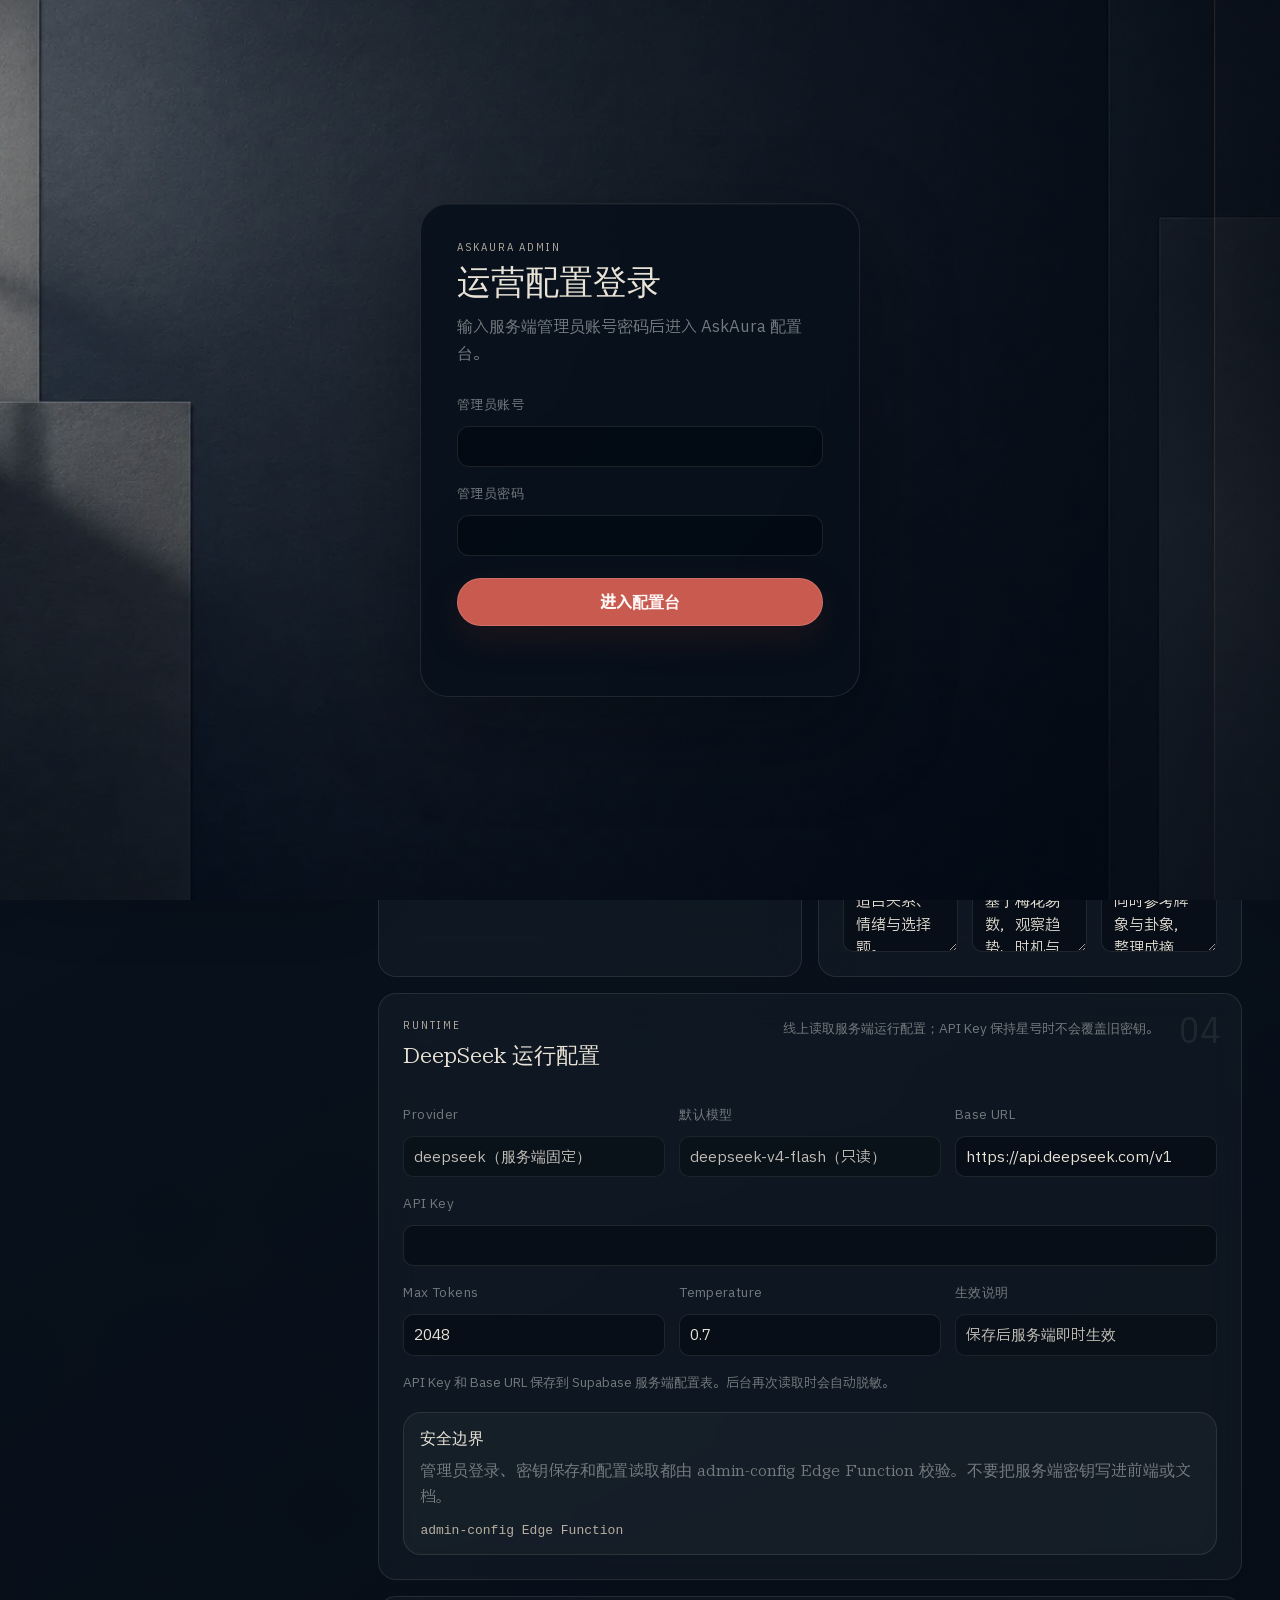
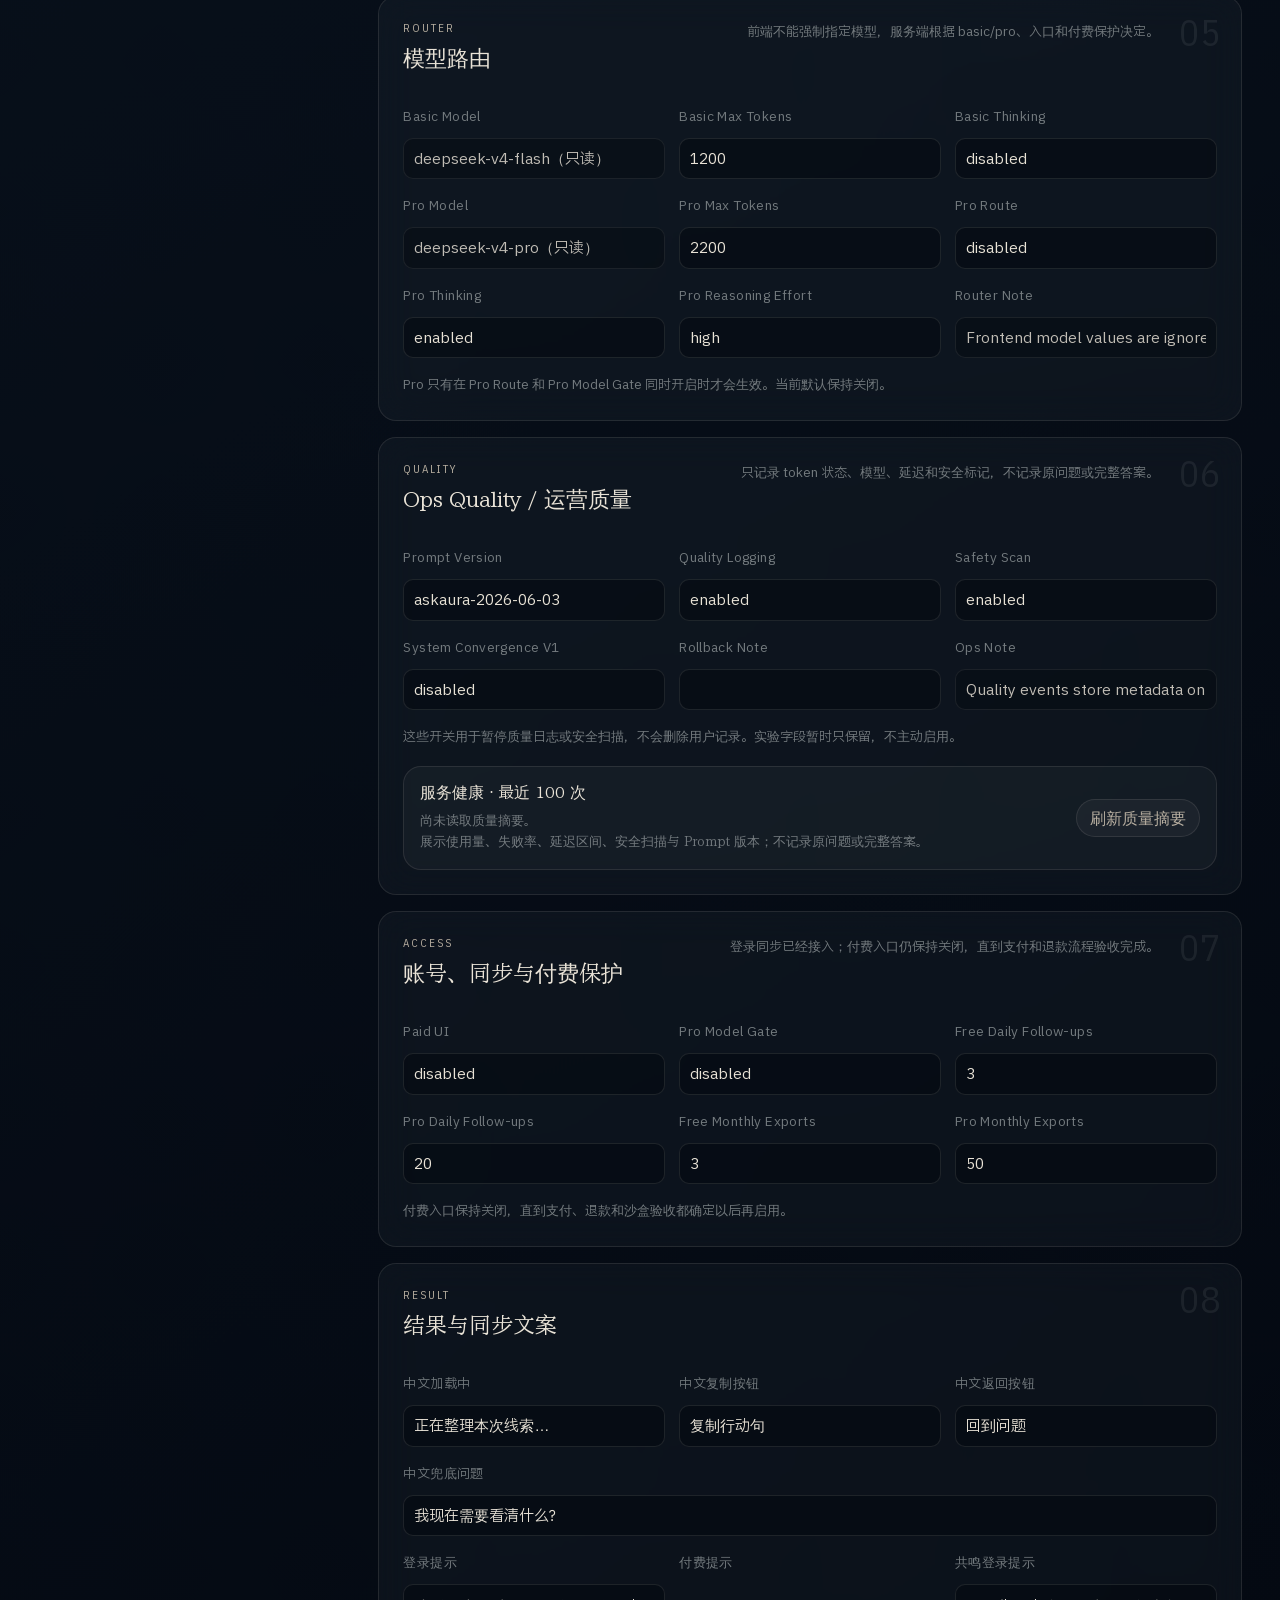
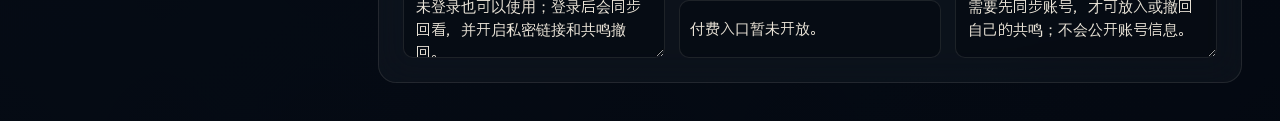
==== commit 2e0cce7b: "feat: add privacy controls and converge operations" ====
--- a/admin.html
+++ b/admin.html
@@ -190,15 +190,11 @@
               <div class="three-cols">
                 <label>
                   Provider
-                  <select name="llm.provider">
-                    <option value="deepseek">deepseek</option>
-                    <option value="xiaomi">xiaomi</option>
-                    <option value="kimi">kimi</option>
-                  </select>
+                  <input value="deepseek（服务端固定）" disabled data-route-status="provider" />
                 </label>
                 <label>
                   默认模型
-                  <input name="llm.model" />
+                  <input value="deepseek-v4-flash（只读）" disabled data-route-status="basicModel" />
                 </label>
                 <label>
                   Base URL
@@ -243,7 +239,7 @@
               <div class="three-cols">
                 <label>
                   Basic Model
-                  <input name="models.basic.model" />
+                  <input value="deepseek-v4-flash（只读）" disabled data-route-status="basicModel" />
                 </label>
                 <label>
                   Basic Max Tokens
@@ -260,7 +256,7 @@
               <div class="three-cols">
                 <label>
                   Pro Model
-                  <input name="models.pro.model" />
+                  <input value="deepseek-v4-pro（只读）" disabled data-route-status="proModel" />
                 </label>
                 <label>
                   Pro Max Tokens
@@ -328,8 +324,11 @@
               </div>
               <div class="three-cols">
                 <label>
-                  Experiment Key
-                  <input name="ops.experimentKey" maxlength="80" />
+                  System Convergence V1
+                  <select name="ops.systemConvergenceV1Enabled">
+                    <option value="false">disabled</option>
+                    <option value="true">enabled</option>
+                  </select>
                 </label>
                 <label>
                   Rollback Note
@@ -343,8 +342,9 @@
               <p class="note">这些开关用于暂停质量日志或安全扫描，不会删除用户记录。实验字段暂时只保留，不主动启用。</p>
               <div class="quality-dashboard">
                 <div>
-                  <strong>最近 100 次</strong>
+                  <strong>服务健康 · 最近 100 次</strong>
                   <p id="quality-summary">尚未读取质量摘要。</p>
+                  <p>展示使用量、失败率、延迟区间、安全扫描与 Prompt 版本；不记录原问题或完整答案。</p>
                 </div>
                 <button type="button" id="quality-refresh-btn">刷新质量摘要</button>
               </div>
@@ -487,6 +487,7 @@
           qualityLoggingEnabled: true,
           contentSafetyScanEnabled: true,
           experimentKey: "",
+          systemConvergenceV1Enabled: false,
           rollbackNote: ""
         },
         translations: {
@@ -616,6 +617,13 @@
         return config;
       }
 
+      function applyRouteStatus(routeStatus = {}) {
+        document.querySelectorAll("[data-route-status]").forEach((field) => {
+          const key = field.dataset.routeStatus;
+          if (routeStatus[key] !== undefined) field.value = String(routeStatus[key]);
+        });
+      }
+
       async function adminRequest(action, payload = {}, token = sessionStorage.getItem(ADMIN_SESSION_KEY)) {
         const response = await fetch(CONFIG_API_URL, {
           method: "POST",
@@ -633,6 +641,7 @@
       async function save(config) {
         const data = await adminRequest("save", { config });
         fillForm(merge(clone(defaults), data.config || config));
+        applyRouteStatus(data.routeStatus);
         const savedAt = new Date().toLocaleTimeString();
         statusEl.textContent = "已保存 " + savedAt;
         toolbarStatus.textContent = "已保存到远端配置 " + savedAt;
@@ -689,6 +698,7 @@
           const data = await adminRequest("login", { username, password }, "");
           unlockAdmin(data.token);
           fillForm(merge(clone(defaults), data.config || {}));
+          applyRouteStatus(data.routeStatus);
           statusEl.textContent = "已登录";
           toolbarStatus.textContent = "远端配置已加载，修改后需要点击保存配置";
         } catch (error) {
@@ -757,6 +767,7 @@
           .then((data) => {
             unlockAdmin();
             fillForm(merge(clone(defaults), data.config || {}));
+            applyRouteStatus(data.routeStatus);
             statusEl.textContent = "已登录";
             toolbarStatus.textContent = "远端配置已加载，修改后需要点击保存配置";
           })
--- a/theme-observation.css
+++ b/theme-observation.css
@@ -344,6 +344,133 @@
   margin-top: clamp(10px, 2dvh, 26px);
 }
 
+.adaptive-home {
+  min-height: 420px;
+  padding: clamp(30px, 4vw, 56px);
+  align-self: center;
+  display: grid;
+  align-content: center;
+  gap: 34px;
+  border: 1px solid rgba(233, 227, 215, 0.14);
+  border-radius: 12px;
+  background: linear-gradient(125deg, rgba(233, 227, 215, 0.048), transparent 28%), rgba(5, 10, 16, 0.88);
+  box-shadow: inset 0 1px 0 rgba(233, 227, 215, 0.035);
+}
+
+.adaptive-home-copy {
+  display: grid;
+  gap: 16px;
+}
+
+.adaptive-home-eyebrow,
+.mode-recommendation > span,
+.question-mode-label {
+  color: var(--obs-focus);
+  font-family: var(--obs-font-data);
+  font-size: 10px;
+  letter-spacing: 0.16em;
+}
+
+.adaptive-home h2 {
+  max-width: 12em;
+  margin: 0;
+  color: var(--obs-ink);
+  font-size: clamp(34px, 3vw, 52px);
+  font-weight: 400;
+  line-height: 1.18;
+}
+
+.adaptive-home p,
+.adaptive-home blockquote {
+  max-width: 38em;
+  margin: 0;
+  color: rgba(233, 227, 215, 0.64);
+  line-height: 1.8;
+}
+
+.adaptive-home blockquote {
+  padding-left: 16px;
+  border-left: 1px solid var(--obs-focus);
+  color: rgba(233, 227, 215, 0.82);
+}
+
+.adaptive-home-actions {
+  display: flex;
+  flex-wrap: wrap;
+  gap: 12px;
+}
+
+.adaptive-home-actions .primary {
+  min-width: min(100%, 280px);
+}
+
+.mode-recommendation {
+  padding: 14px 16px;
+  display: grid;
+  grid-template-columns: max-content 1fr max-content;
+  align-items: center;
+  gap: 5px 14px;
+  border: 1px solid rgba(154, 134, 105, 0.2);
+  border-radius: 7px;
+  background: rgba(154, 134, 105, 0.055);
+}
+
+.mode-recommendation strong {
+  color: var(--obs-ink);
+  font-weight: 500;
+}
+
+.mode-recommendation p {
+  grid-column: 1 / 3;
+  margin: 0;
+  color: rgba(233, 227, 215, 0.56);
+  font-size: 12px;
+  line-height: 1.6;
+}
+
+.mode-recommendation button {
+  grid-column: 3;
+  grid-row: 1 / 3;
+}
+
+.question-mode {
+  display: grid;
+  gap: 10px;
+}
+
+@media (max-width: 780px) {
+  .adaptive-home {
+    min-height: 0;
+    padding: 24px 20px;
+  }
+
+  .adaptive-home-actions,
+  .adaptive-home-actions button {
+    width: 100%;
+  }
+
+  .mode-recommendation {
+    grid-template-columns: 1fr;
+  }
+
+  .mode-recommendation p,
+  .mode-recommendation button {
+    grid-column: 1;
+    grid-row: auto;
+  }
+}
+
+:root[data-theme="light"] .adaptive-home {
+  border-color: rgba(18, 23, 29, 0.16);
+  background: rgba(235, 229, 216, 0.9);
+}
+
+:root[data-theme="light"] .adaptive-home p,
+:root[data-theme="light"] .adaptive-home blockquote,
+:root[data-theme="light"] .mode-recommendation p {
+  color: rgba(18, 23, 29, 0.66);
+}
+
 .compose-panel form {
   padding: 14px clamp(24px, 2.8vw, 38px) clamp(26px, 3vw, 38px);
   gap: 16px;
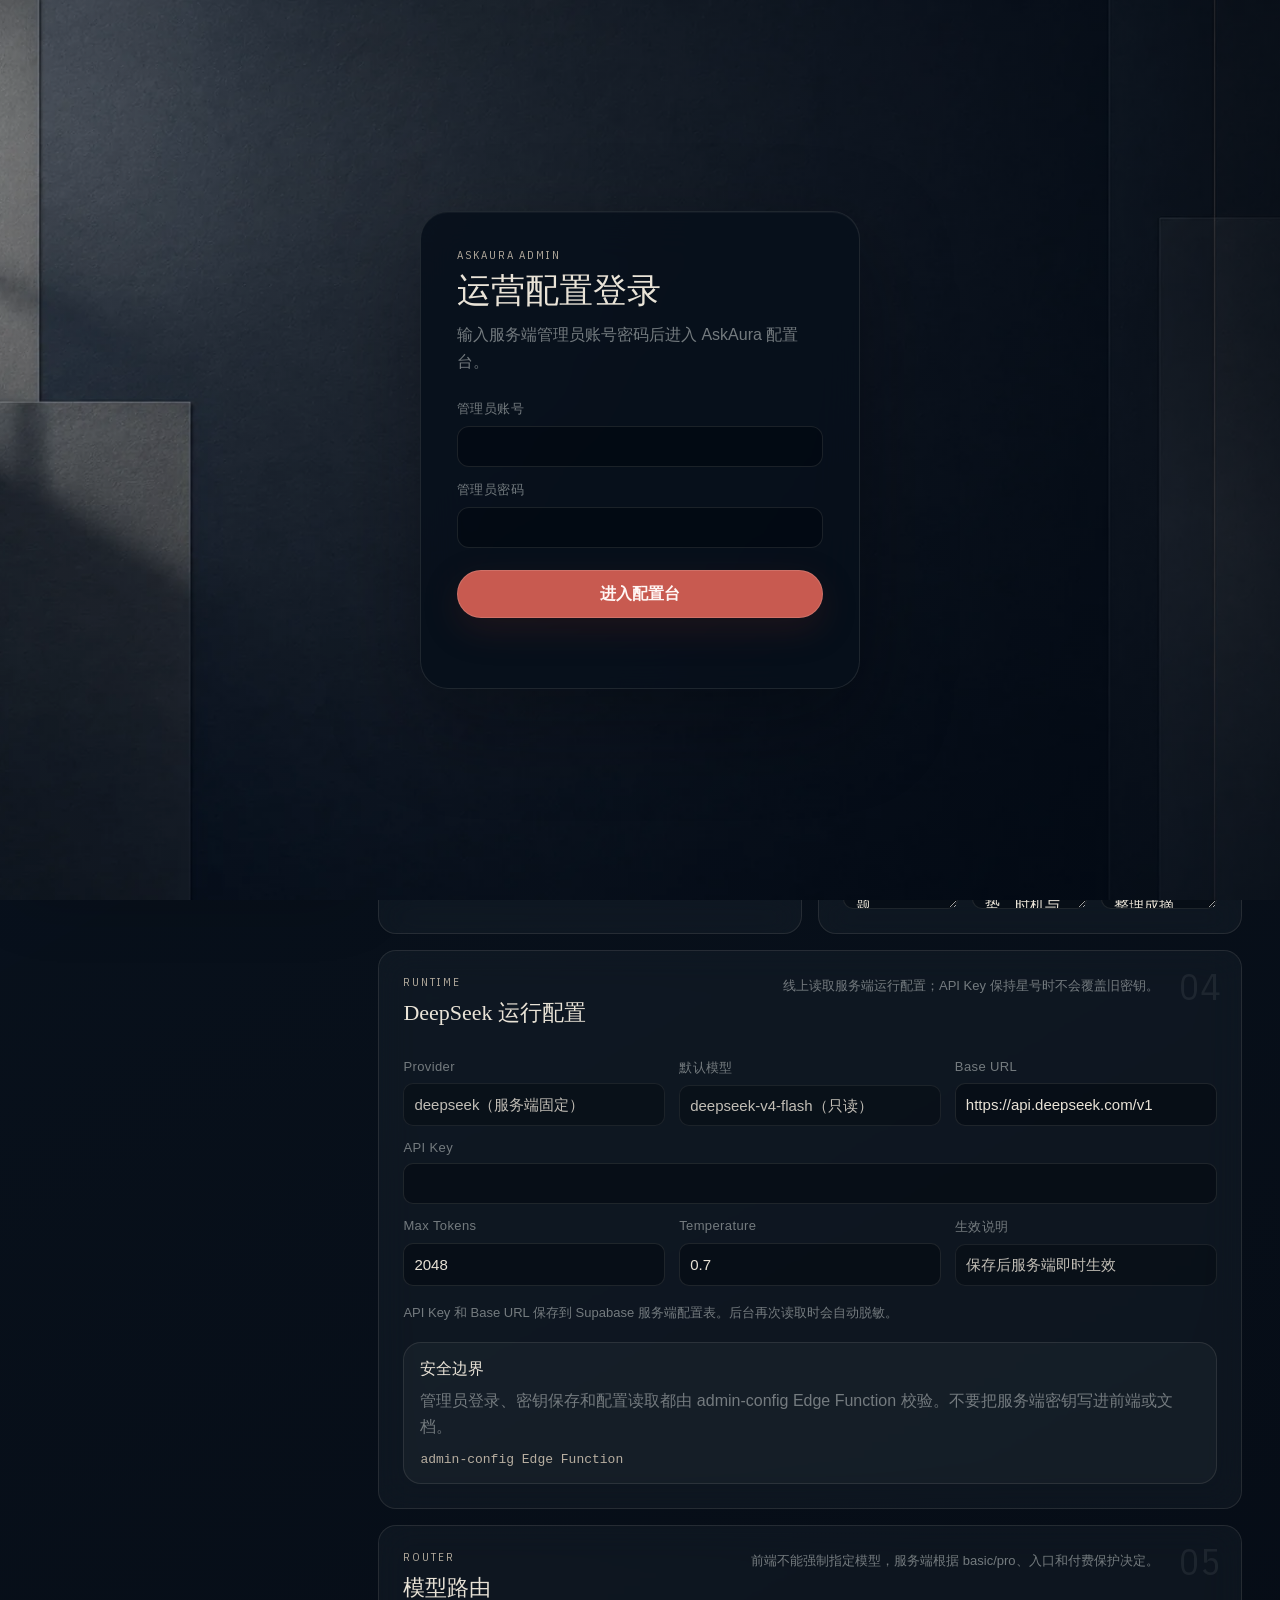
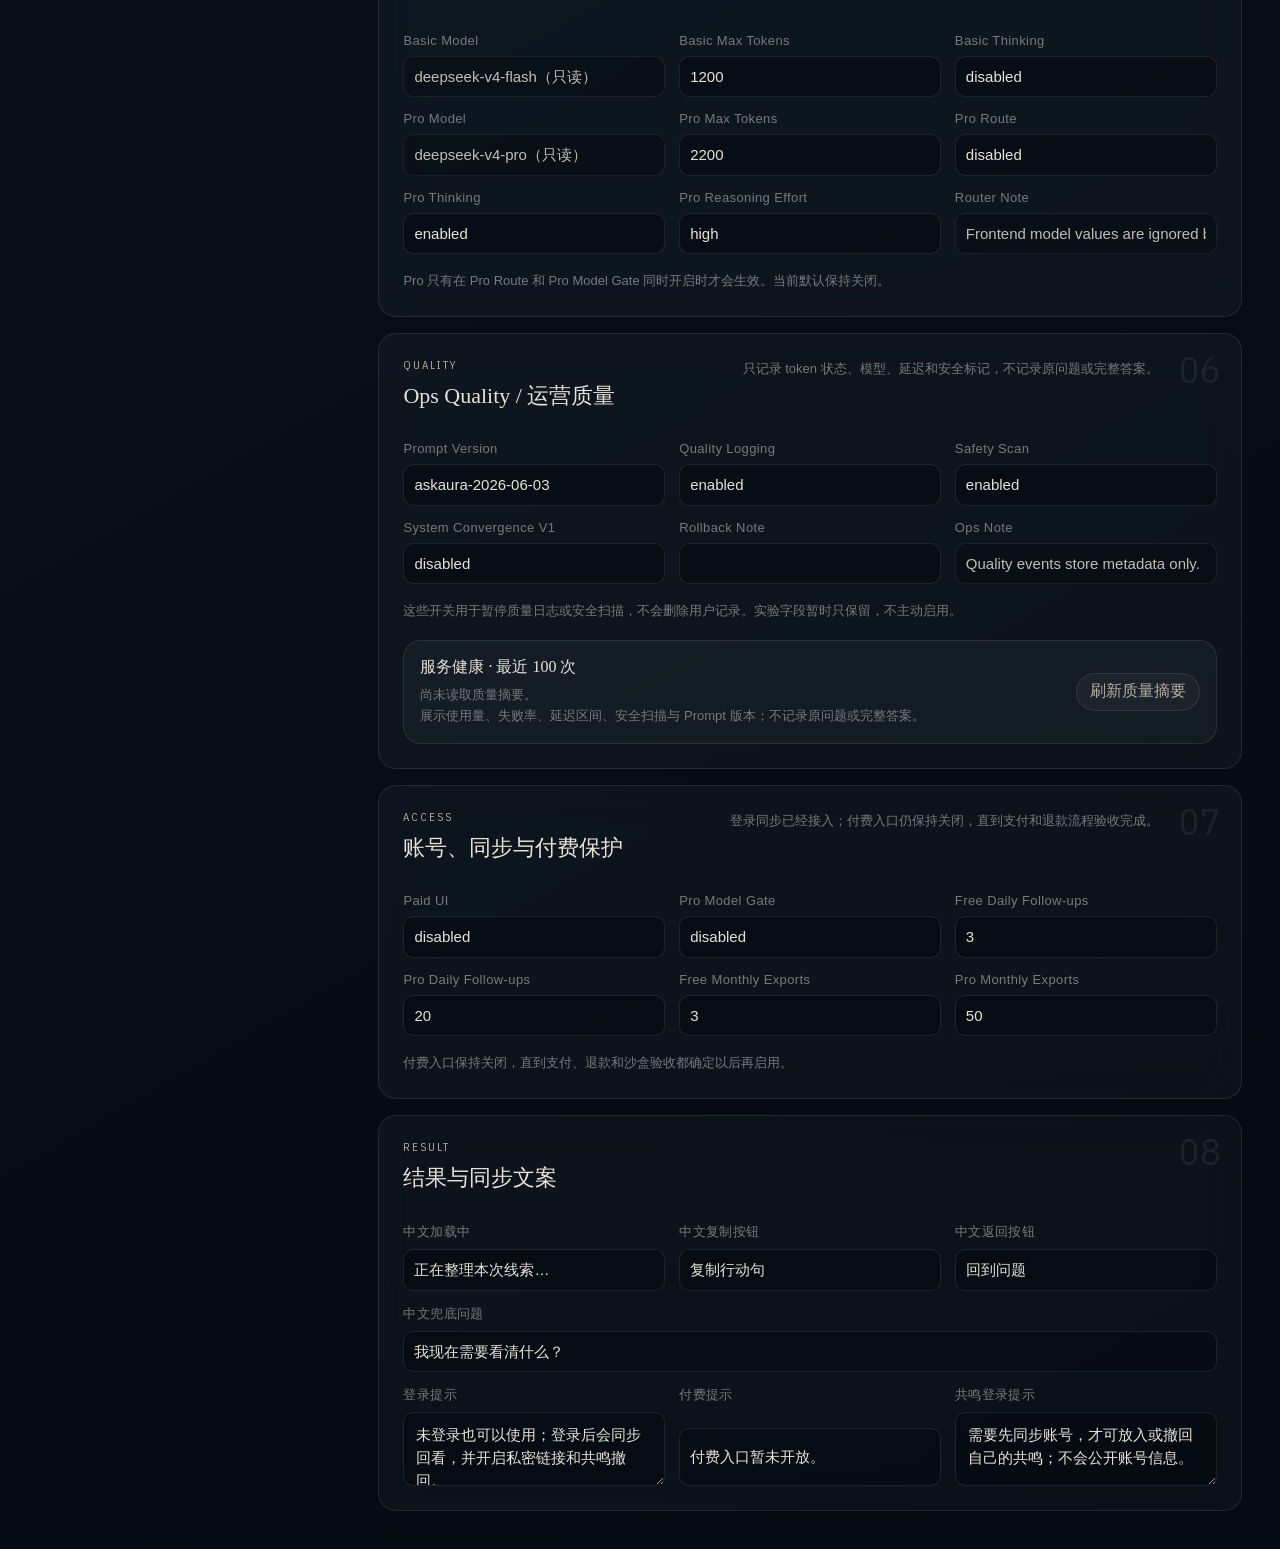
==== commit 7f90db31: "fix: unify typography and contain share text" ====
--- a/admin.html
+++ b/admin.html
@@ -5,7 +5,7 @@
     <meta name="viewport" content="width=device-width, initial-scale=1.0" />
     <title>AskAura Admin</title>
     <link rel="stylesheet" href="./admin-styles.css" />
-    <link rel="stylesheet" href="./theme-observation.css?v=20260710-5" />
+    <link rel="stylesheet" href="./theme-observation.css?v=20260723-typography-v1" />
     <script>
       window.ASKAURA_SUPABASE_URL = "https://oeqekrlodqxjlakdjqpu.supabase.co";
       window.ASKAURA_SUPABASE_ANON_KEY = "sb_publishable_SVgn7d5cRkkXI7Ns9WSJEQ_-xYXPLMX";
--- a/theme-observation.css
+++ b/theme-observation.css
@@ -1,12 +1,16 @@
 @font-face {
   font-family: "AskAura ZhiSong";
   src: url("./assets/fonts/LXGWNeoZhiSongScreen-subset.woff2") format("woff2");
+  font-weight: 400;
+  font-style: normal;
   font-display: swap;
 }
 
 @font-face {
   font-family: "AskAura Plex SC";
   src: url("./assets/fonts/IBMPlexSansSC-Regular-subset.woff2") format("woff2");
+  font-weight: 400;
+  font-style: normal;
   font-display: swap;
 }
 
@@ -14,12 +18,15 @@
   font-family: "AskAura Plex SC";
   src: url("./assets/fonts/IBMPlexSansSC-Medium-subset.woff2") format("woff2");
   font-weight: 500;
+  font-style: normal;
   font-display: swap;
 }
 
 @font-face {
   font-family: "AskAura Plex Condensed";
   src: url("./assets/fonts/IBMPlexSansCondensed-Regular-subset.woff2") format("woff2");
+  font-weight: 400;
+  font-style: normal;
   font-display: swap;
 }
 
@@ -45,8 +52,9 @@
   --obs-radius: 18px;
   --obs-radius-lg: 28px;
   --obs-shadow: 0 32px 90px rgba(0, 5, 12, 0.36);
-  --obs-font-display: "AskAura ZhiSong", "STSong", "Songti SC", serif;
-  --obs-font-ui: "AskAura Plex SC", "Microsoft YaHei UI", "PingFang SC", sans-serif;
+  /* Dynamic Chinese copy must use a complete font before the local brand subsets. */
+  --obs-font-display: "Noto Serif SC", "Songti SC", "STSong", "SimSun", serif;
+  --obs-font-ui: "Microsoft YaHei UI", "Microsoft YaHei", "PingFang SC", "Noto Sans CJK SC", sans-serif;
   --obs-font-data: "AskAura Plex Condensed", "Arial Narrow", sans-serif;
 
   /* Existing components inherit the new system without changing their DOM contract. */
@@ -79,9 +87,9 @@
   --control-text: var(--obs-muted);
   --control-text-active: var(--obs-ink);
   --font-display: var(--obs-font-display);
-  --font-body: var(--obs-font-display);
+  --font-body: var(--obs-font-ui);
   --font-ui: var(--obs-font-ui);
-  --font-cn: var(--obs-font-display);
+  --font-cn: var(--obs-font-ui);
   --font-en: "AskAura Plex Condensed", "Arial Narrow", sans-serif;
 }
 
@@ -92,7 +100,7 @@
 }
 
 body {
-  font-family: var(--obs-font-display);
+  font-family: var(--obs-font-ui);
 }
 
 .app-boot-state {
@@ -938,10 +946,16 @@
   font-weight: 500;
 }
 
+.symbol-summary-head strong {
+  font-family: var(--obs-font-display);
+  line-height: 1.45;
+  letter-spacing: 0;
+}
+
 .answer-title {
   font-size: clamp(42px, 4.2vw, 72px);
   line-height: 1.1;
-  letter-spacing: -0.045em;
+  letter-spacing: -0.035em;
 }
 
 .result-summary,
